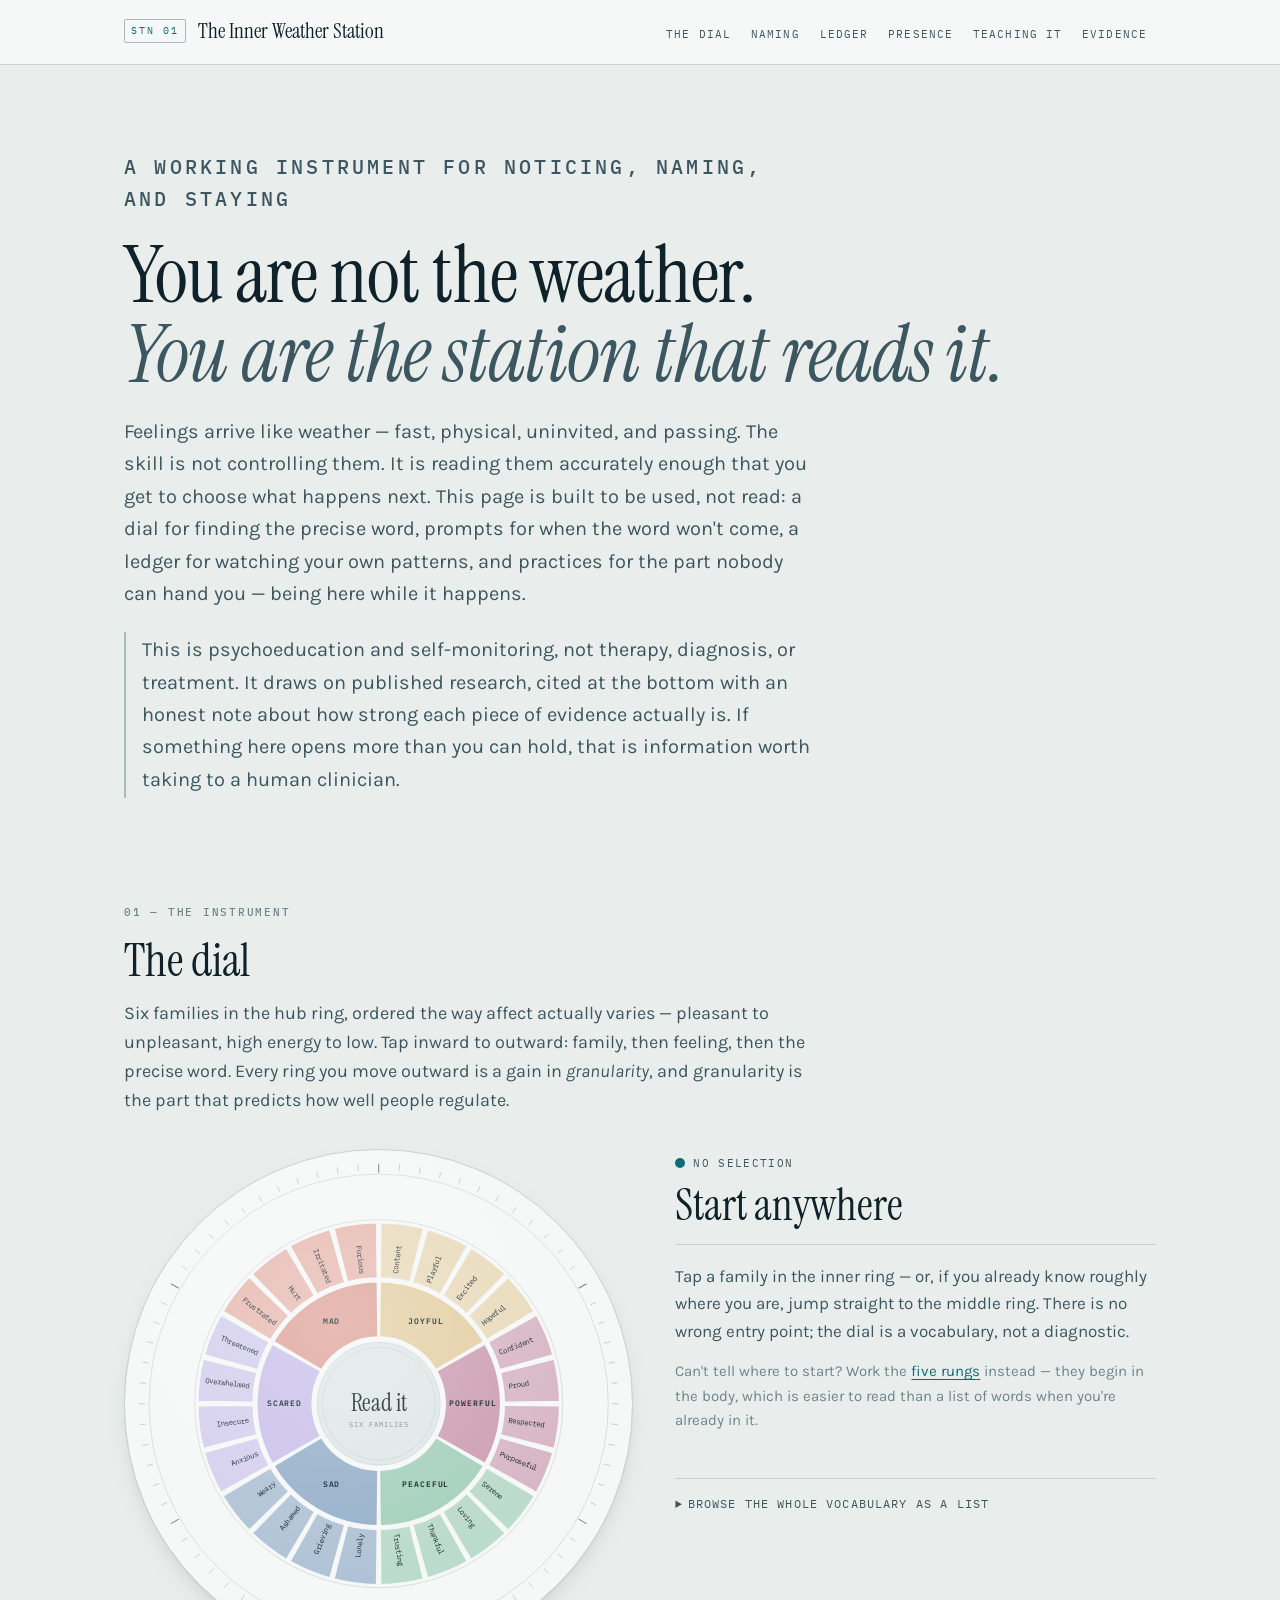
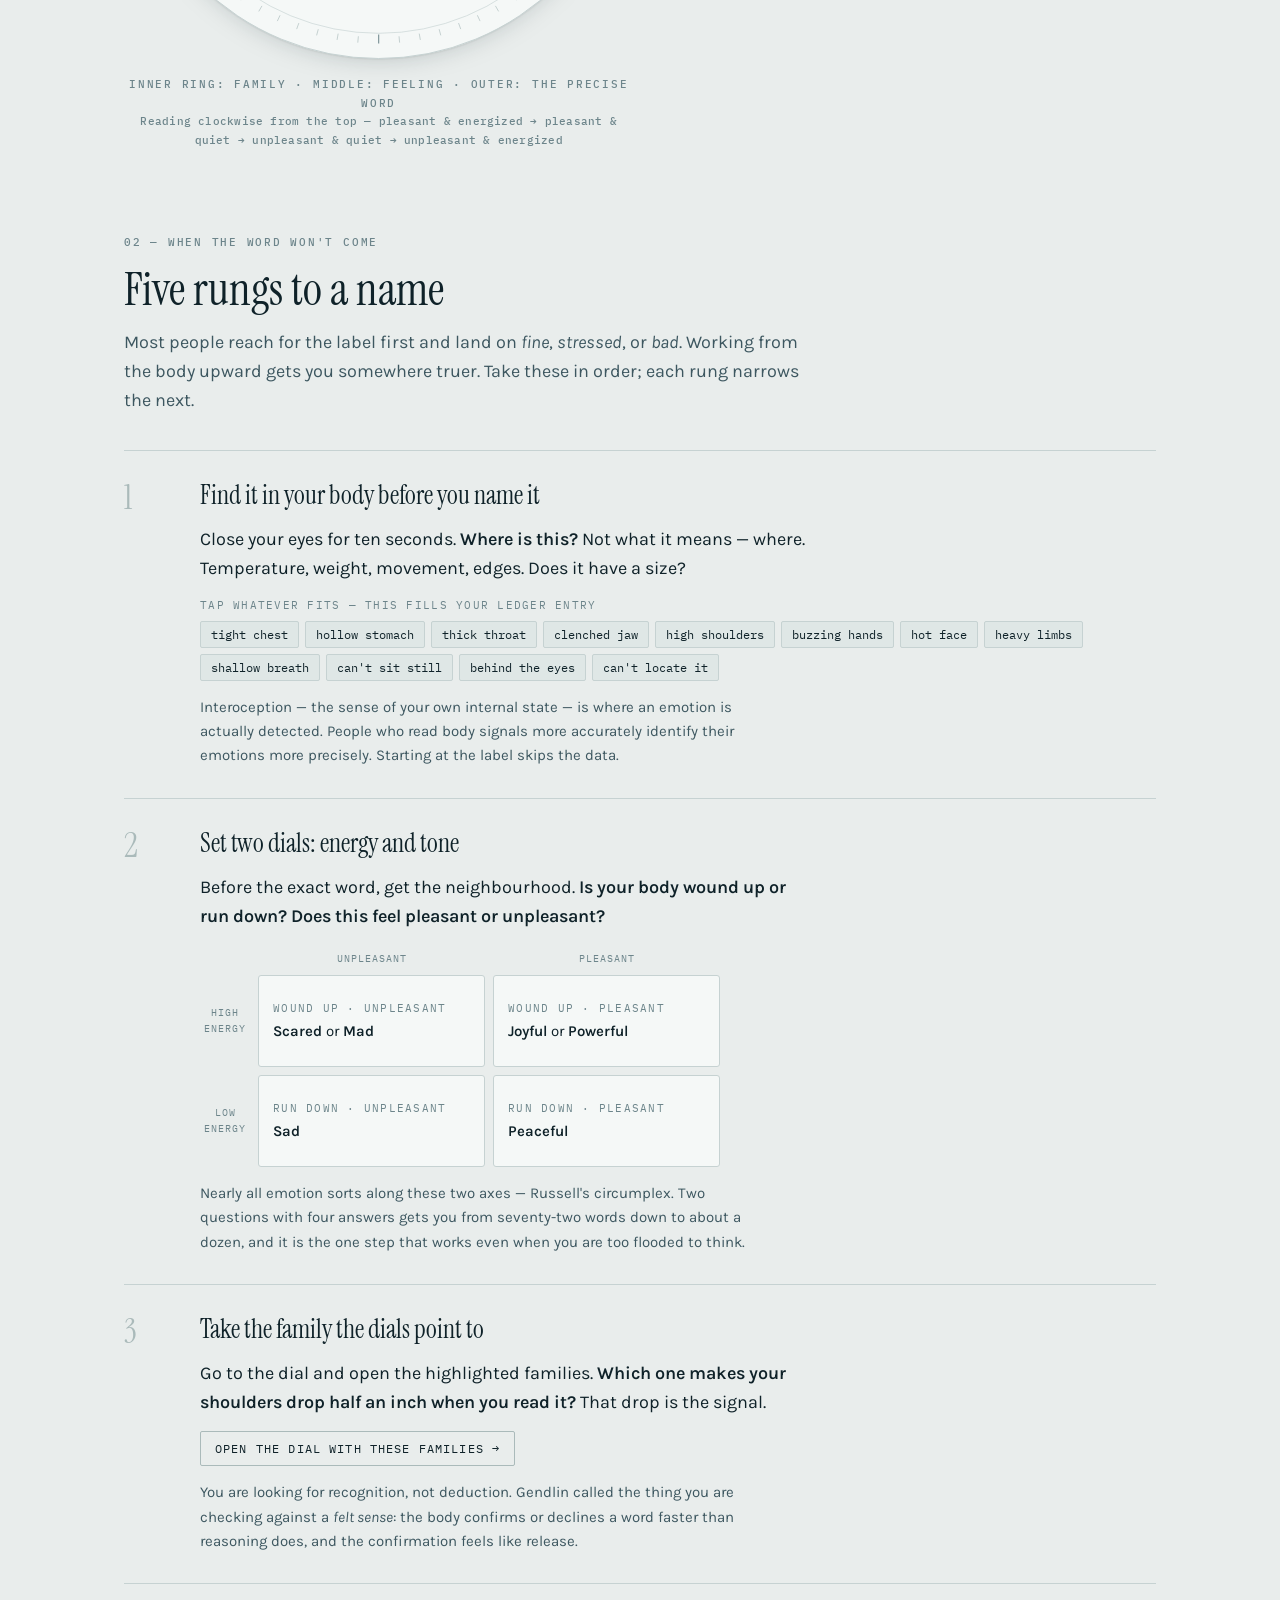
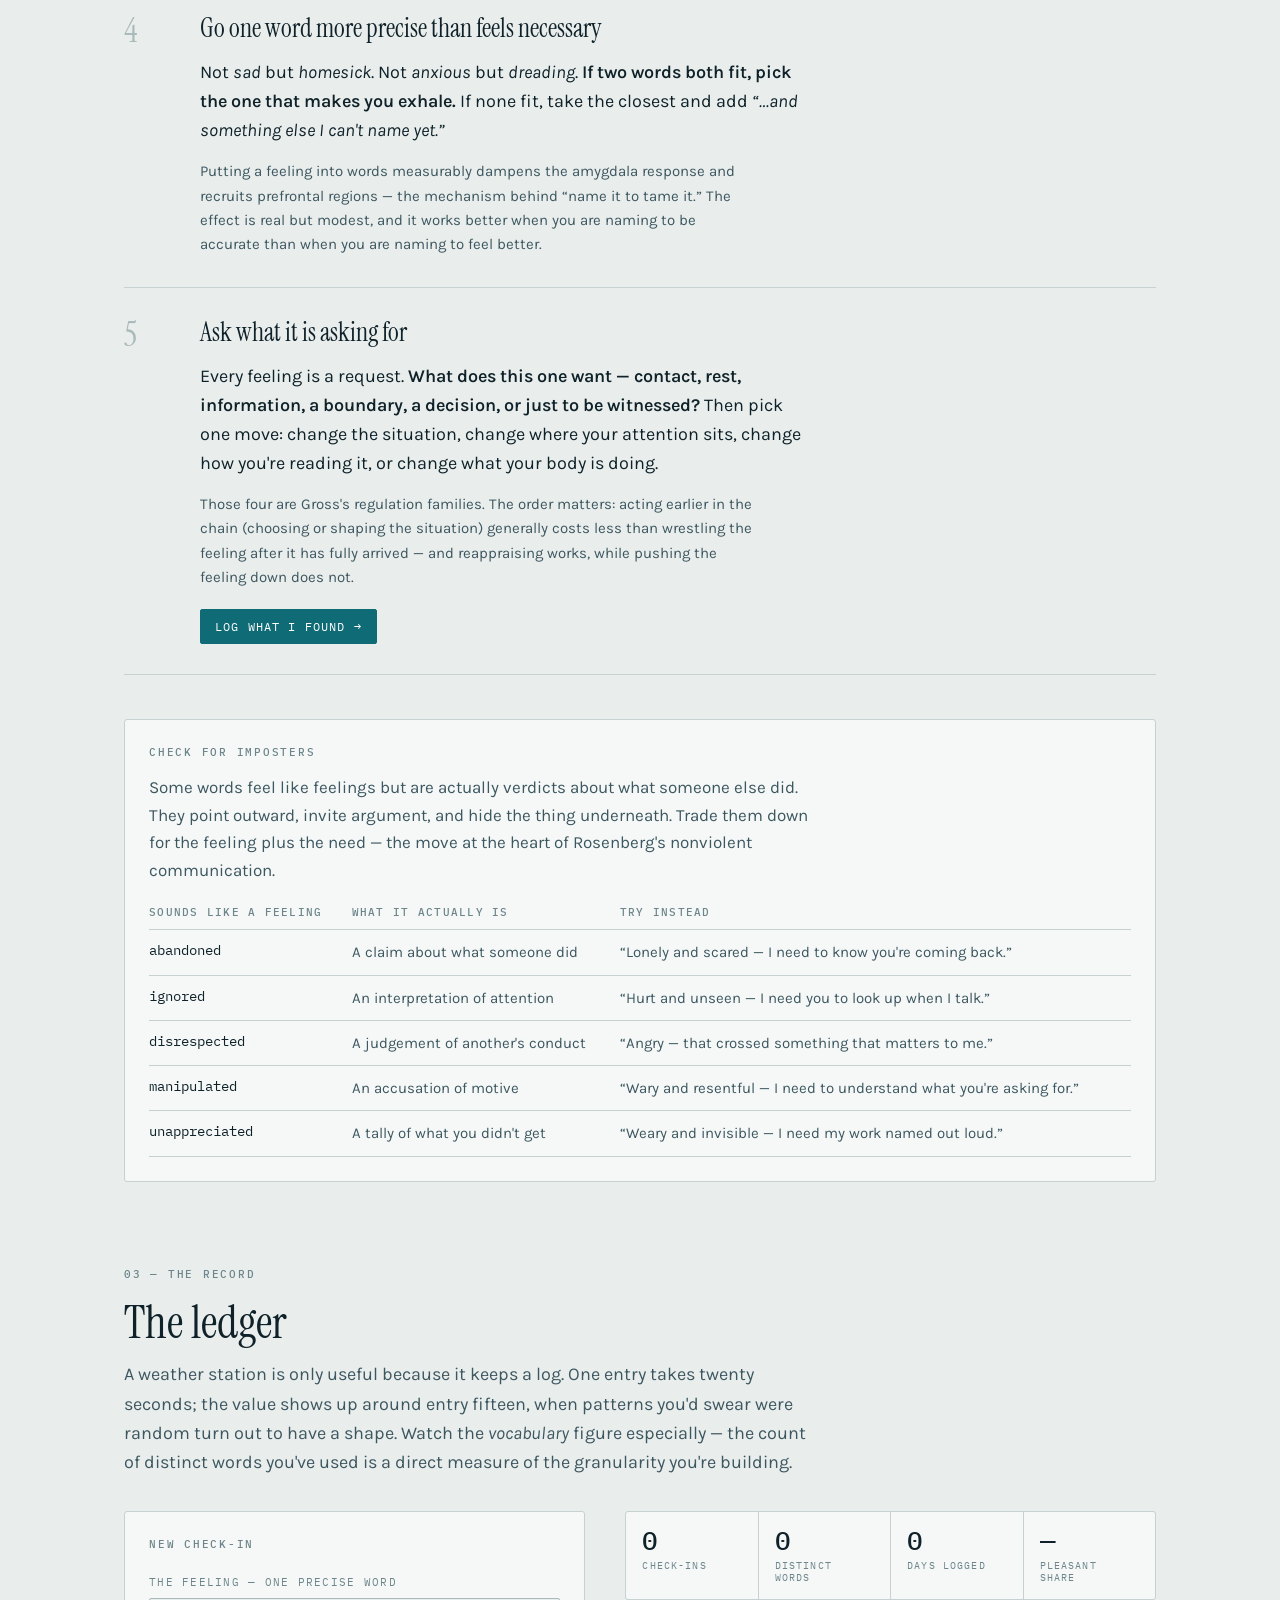
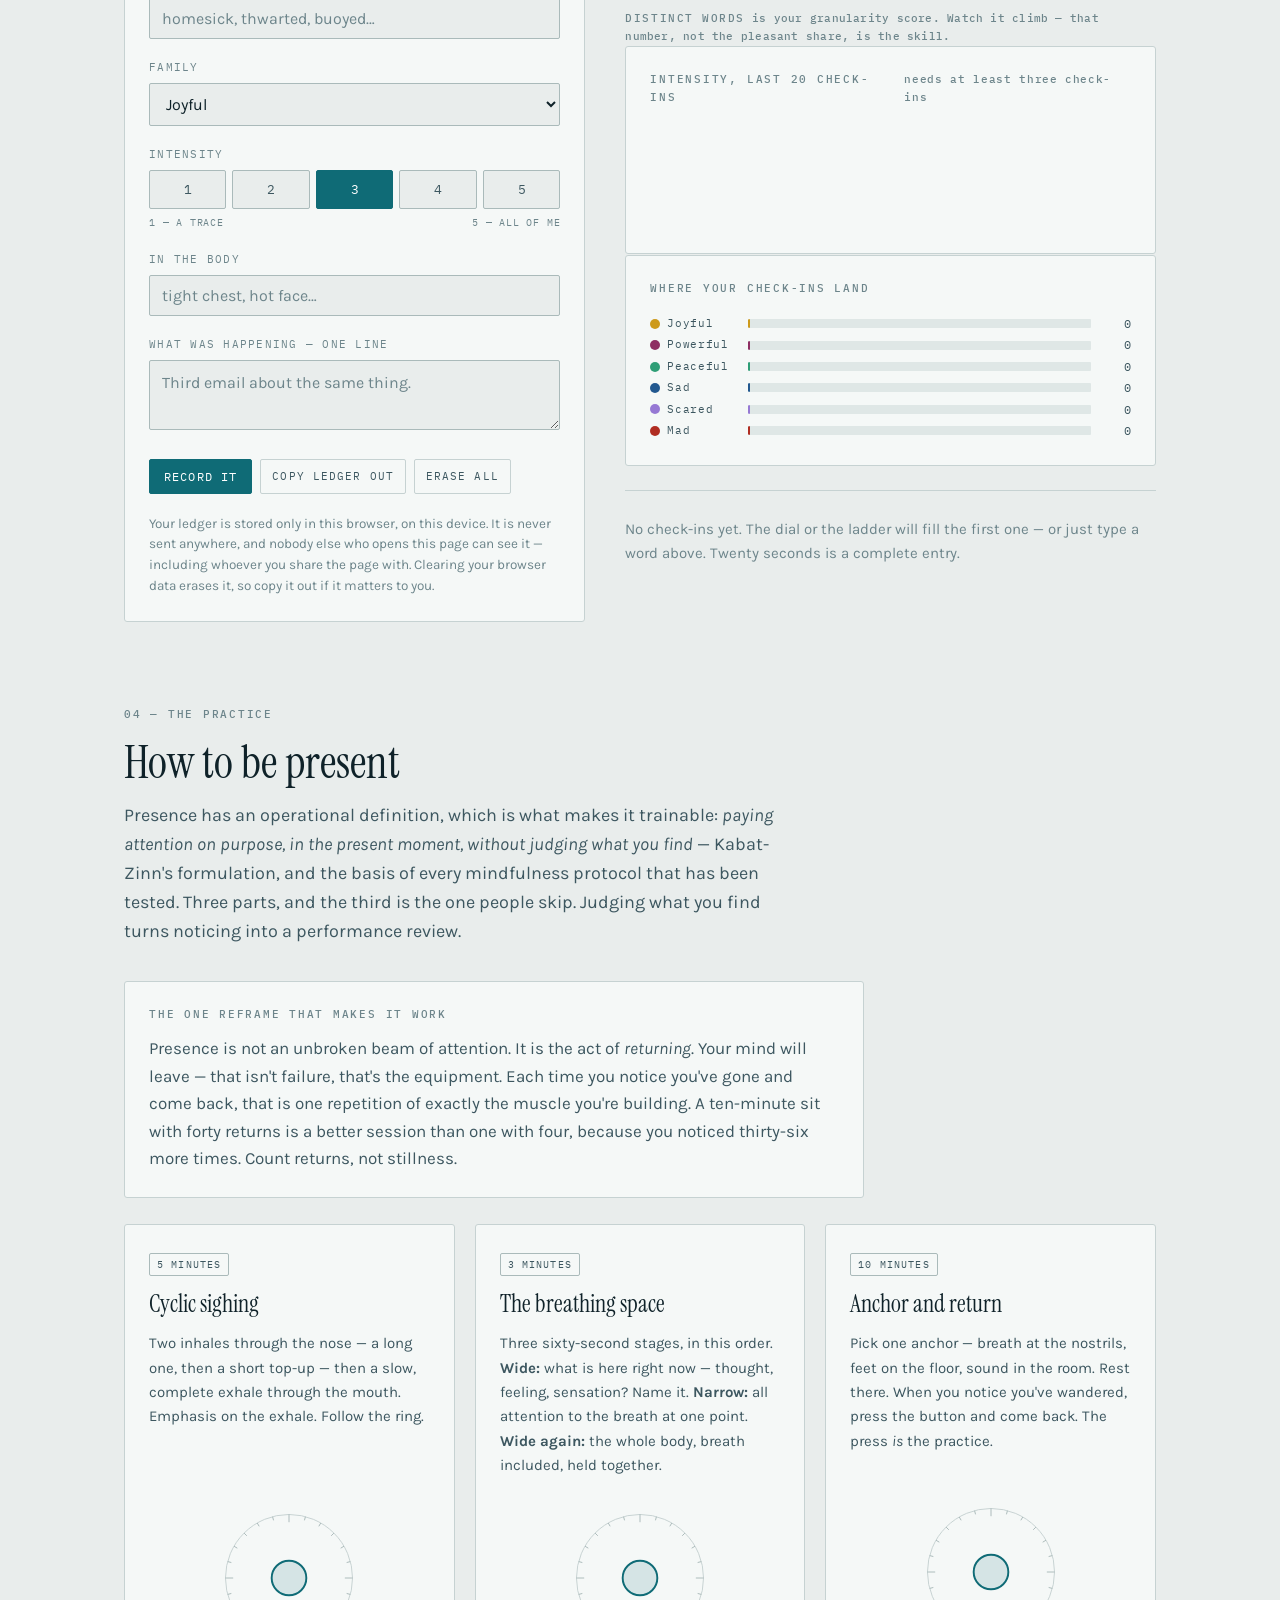
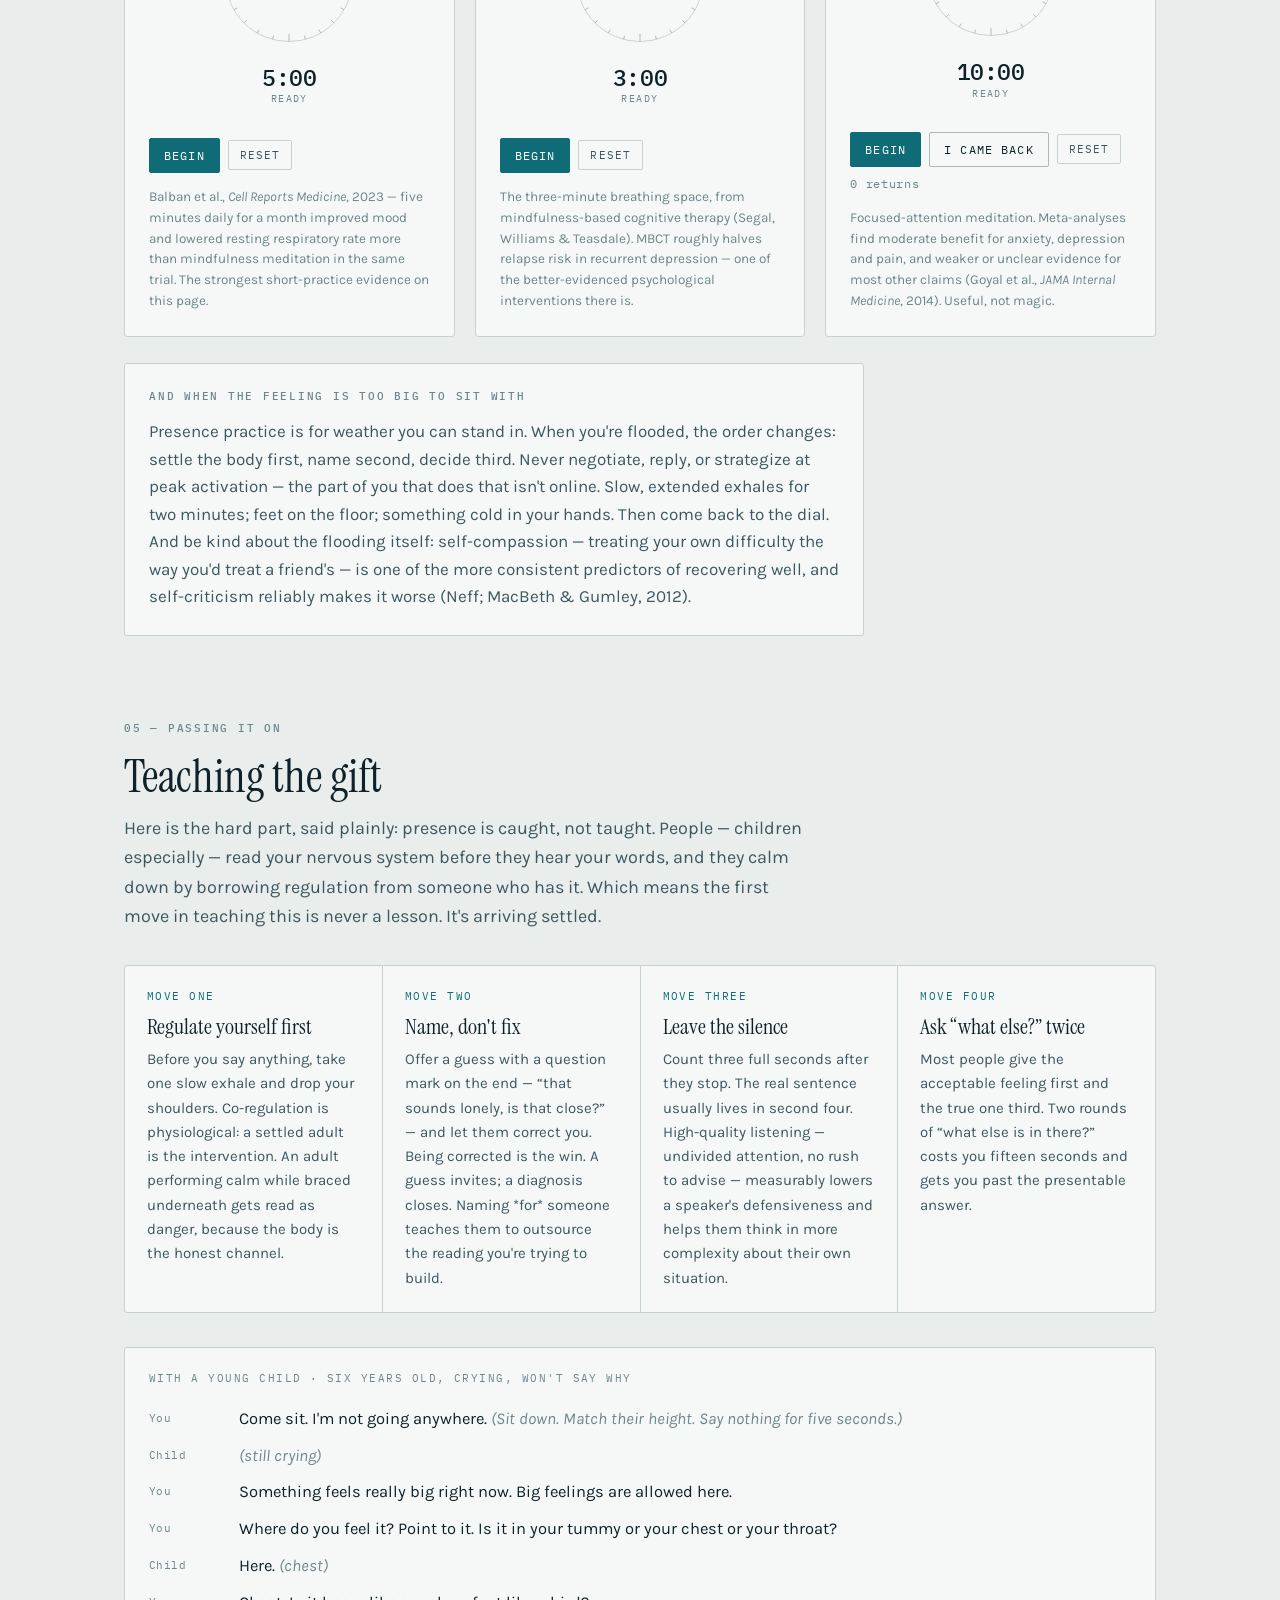
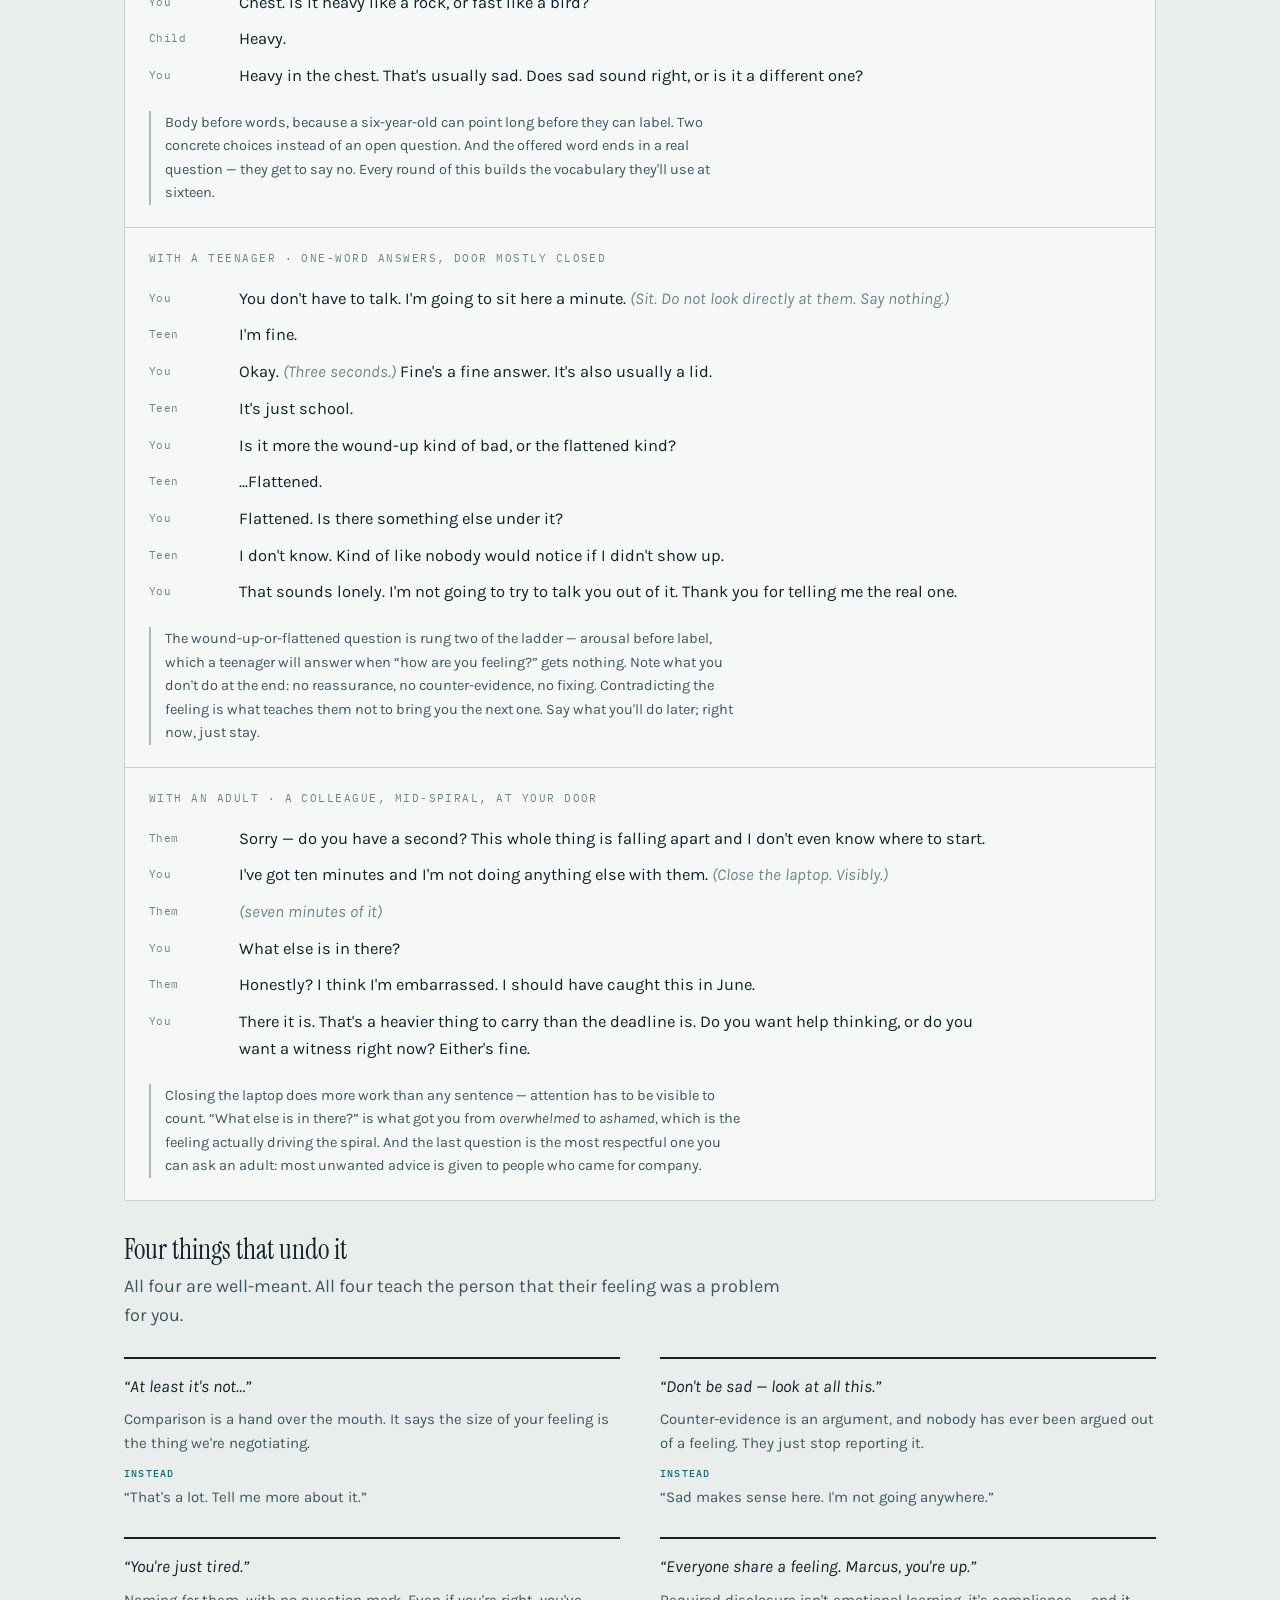
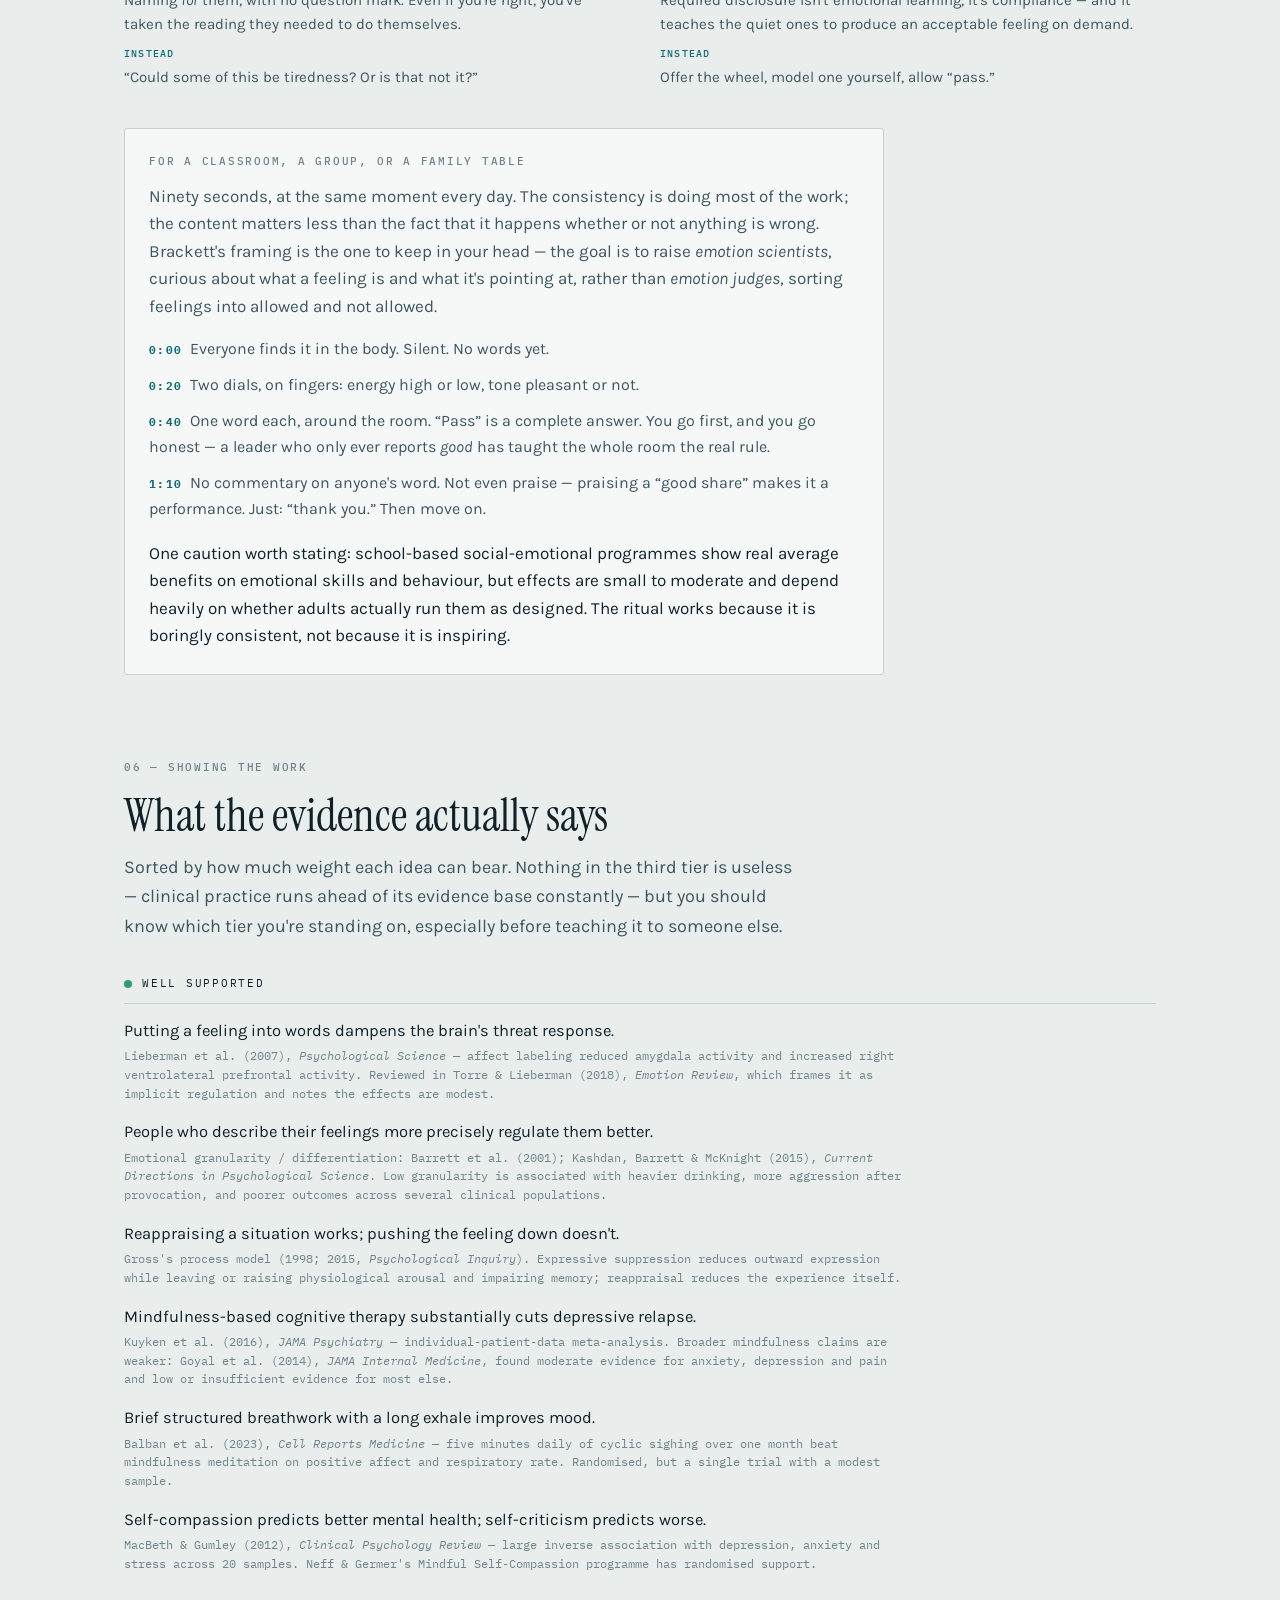
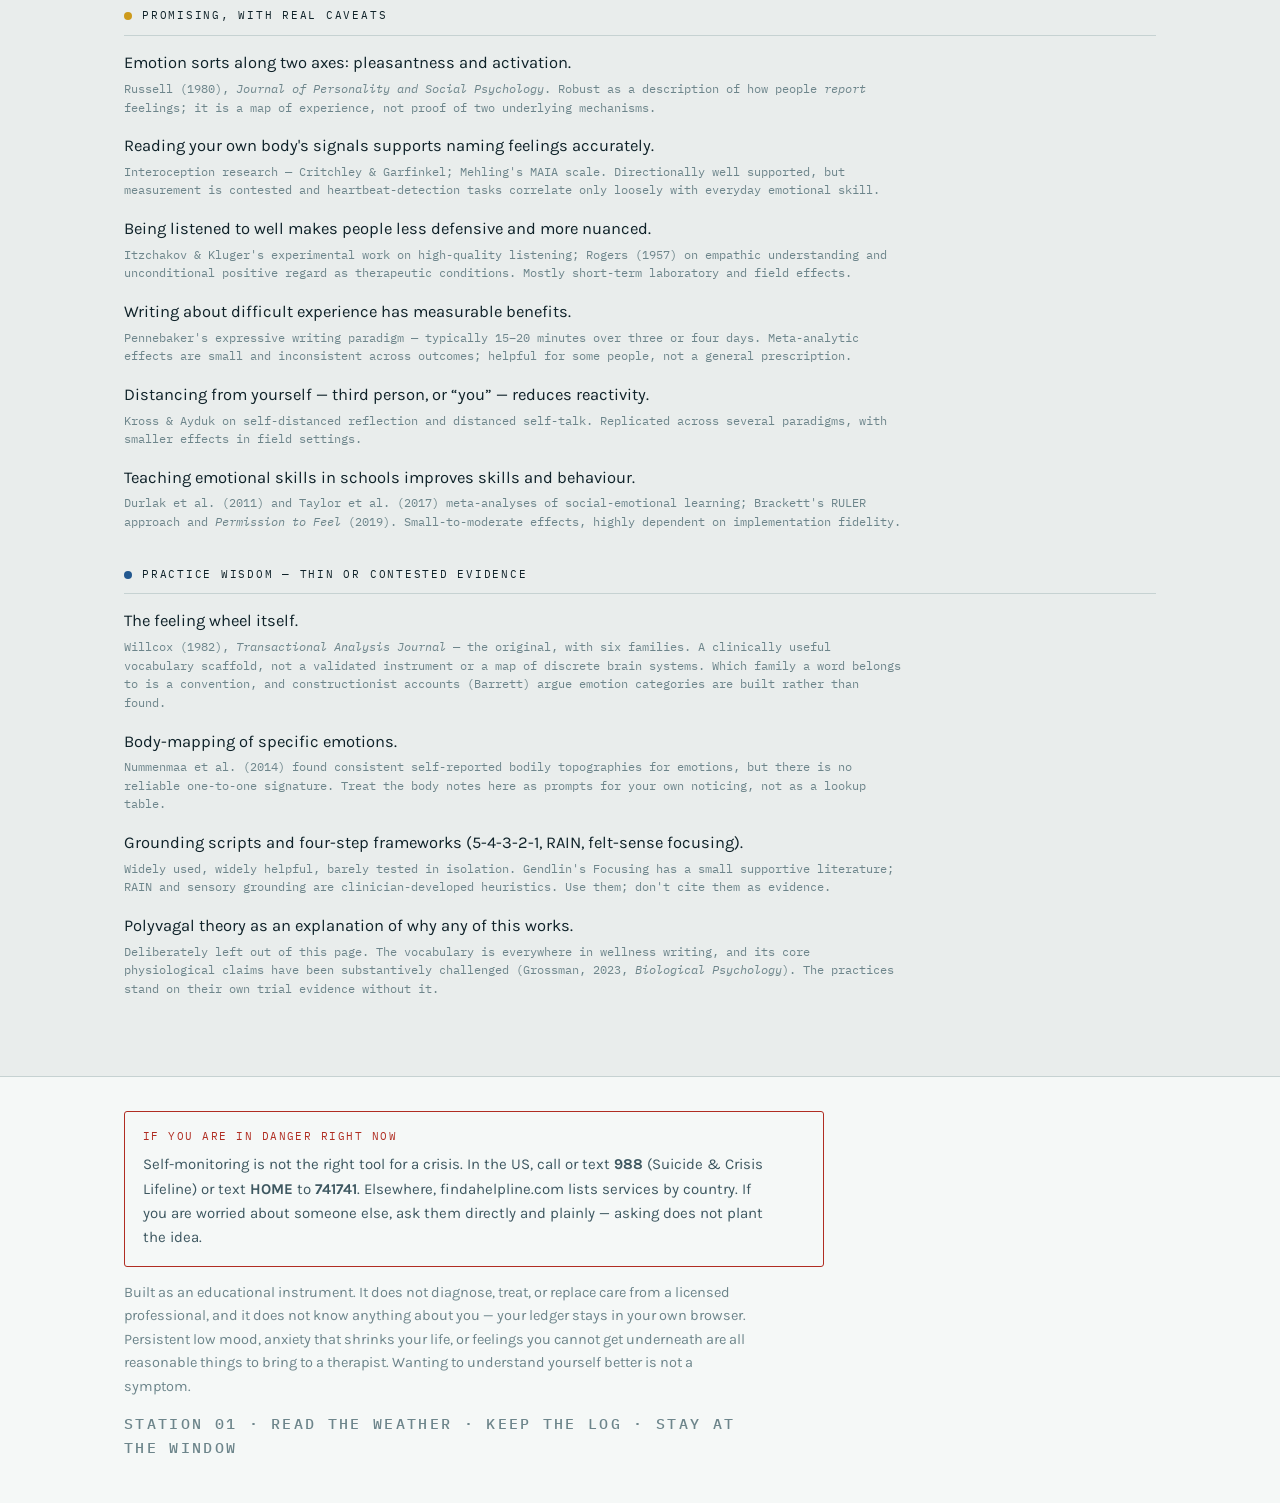
==== feelings/index.html @ 46fe53ad "Add The Inner Weather Station at /feelings A self-contained interactive page for naming and tracking" ====
<!doctype html>
<html lang="en">
<head>
<meta charset="utf-8">
<meta name="viewport" content="width=device-width,initial-scale=1">
<meta name="description" content="An interactive feeling wheel, naming prompts, a private check-in ledger, and timed presence practices.">
<style>*,*::before,*::after{box-sizing:border-box}body{margin:0}img,svg{max-width:100%}</style>
</head>
<body>
<title>The Inner Weather Station</title>
<link rel="preconnect" href="https://fonts.googleapis.com">
<link rel="preconnect" href="https://fonts.gstatic.com" crossorigin>
<link rel="stylesheet" href="https://fonts.googleapis.com/css2?family=Instrument+Serif:ital@0;1&family=Karla:ital,wght@0,300..700;1,400..600&family=IBM+Plex+Mono:wght@400;500;600&display=swap">

<style>
/* ─────────────────────────  TOKENS  ───────────────────────── */
:root{
  --ground:#E9EDEC; --panel:#F5F8F7; --sunk:#DFE7E6;
  --ink:#0F2229; --ink-2:#3D5760; --ink-3:#6D858B;
  --rule:#C6D2D2; --rule-2:#AABABA;
  --accent:#0F6B76; --accent-2:#0B4E56; --accent-ink:#FFFFFF; --accent-wash:#D7E7E8;
  --f1:#CD9A1B; --f2:#8E2F63; --f3:#2E9E76; --f4:#22588F; --f5:#9679D4; --f6:#B02D22;
  --tint-rest:32%; --tint-core:44%; --tint-hover:53%; --tint-on:72%; --tint-dim:13%;
  --lift: 0 1px 1px rgba(15,34,41,.05), 0 10px 30px -18px rgba(15,34,41,.35);
  --dial-glass: radial-gradient(circle at 42% 34%, rgba(255,255,255,.28), rgba(255,255,255,0) 58%);
}
@media (prefers-color-scheme: dark){
  :root:not([data-theme="light"]){
    --ground:#0C1A20; --panel:#14252C; --sunk:#0A161B;
    --ink:#E3EDEC; --ink-2:#A9BFC4; --ink-3:#7D959B;
    --rule:#263B43; --rule-2:#375057;
    --accent:#5CC2CC; --accent-2:#8FDCE3; --accent-ink:#08181C; --accent-wash:#16333A;
    --f1:#B68B2E; --f2:#A63A6E; --f3:#33AC74; --f4:#2A6BB4; --f5:#9C82D6; --f6:#DC5B3C;
    --tint-rest:26%; --tint-core:37%; --tint-hover:47%; --tint-on:66%; --tint-dim:11%;
    --lift: 0 1px 1px rgba(0,0,0,.4), 0 14px 34px -18px rgba(0,0,0,.7);
    --dial-glass: radial-gradient(circle at 42% 34%, rgba(160,220,225,.10), rgba(0,0,0,0) 60%);
  }
}
:root[data-theme="dark"]{
  --ground:#0C1A20; --panel:#14252C; --sunk:#0A161B;
  --ink:#E3EDEC; --ink-2:#A9BFC4; --ink-3:#7D959B;
  --rule:#263B43; --rule-2:#375057;
  --accent:#5CC2CC; --accent-2:#8FDCE3; --accent-ink:#08181C; --accent-wash:#16333A;
  --f1:#B68B2E; --f2:#A63A6E; --f3:#33AC74; --f4:#2A6BB4; --f5:#9C82D6; --f6:#DC5B3C;
  --tint-rest:26%; --tint-core:37%; --tint-hover:47%; --tint-on:66%; --tint-dim:11%;
  --lift: 0 1px 1px rgba(0,0,0,.4), 0 14px 34px -18px rgba(0,0,0,.7);
  --dial-glass: radial-gradient(circle at 42% 34%, rgba(160,220,225,.10), rgba(0,0,0,0) 60%);
}

/* ─────────────────────────  BASE  ───────────────────────── */
*{box-sizing:border-box}
body{
  margin:0; background:var(--ground); color:var(--ink);
  font-family:"Karla","Helvetica Neue",Helvetica,Arial,sans-serif;
  font-size:17px; line-height:1.62; font-weight:400;
  -webkit-font-smoothing:antialiased;
}
h1,h2,h3,h4{margin:0; text-wrap:balance; font-weight:400}
p{margin:0}
a{color:var(--accent); text-decoration-thickness:1px; text-underline-offset:3px}
:where(button,a,input,textarea,select,[tabindex]):focus-visible{
  outline:2px solid var(--accent); outline-offset:2px; border-radius:2px;
}
.wrap{max-width:1080px; margin:0 auto; padding:0 24px}
.measure{max-width:66ch}
.serif{font-family:"Instrument Serif",Georgia,"Times New Roman",serif; font-weight:400; letter-spacing:.004em}
.mono{font-family:"IBM Plex Mono",ui-monospace,SFMono-Regular,Menlo,monospace}
.num{font-variant-numeric:tabular-nums}

.eyebrow{
  font-family:"IBM Plex Mono",ui-monospace,monospace; font-size:11px; font-weight:500;
  letter-spacing:.16em; text-transform:uppercase; color:var(--ink-3);
}
.rule{height:1px; background:var(--rule); border:0; margin:0}

section{padding:76px 0 8px}
section > .wrap > header{display:flex; flex-direction:column; gap:14px; margin-bottom:34px}
.sec-title{font-family:"Instrument Serif",Georgia,serif; font-size:clamp(30px,4.4vw,46px); line-height:1.06}
.sec-lede{color:var(--ink-2); font-size:18px; max-width:62ch}

.card{
  background:var(--panel); border:1px solid var(--rule); border-radius:3px; padding:24px;
}
.stack{display:flex; flex-direction:column}
.g14{gap:14px} .g10{gap:10px} .g20{gap:20px} .g28{gap:28px} .g8{gap:8px}

/* ─────────────────────────  MASTHEAD  ───────────────────────── */
.mast{padding:0; border-bottom:1px solid var(--rule); background:var(--panel)}
.mast-in{display:flex; align-items:baseline; justify-content:space-between; gap:20px; padding:14px 24px; max-width:1080px; margin:0 auto; flex-wrap:wrap}
.brand{display:flex; align-items:baseline; gap:12px}
.brand-mark{
  font-family:"IBM Plex Mono",monospace; font-size:10px; letter-spacing:.2em; color:var(--accent);
  border:1px solid var(--rule-2); padding:3px 6px; border-radius:2px; align-self:center;
}
.brand-name{font-family:"Instrument Serif",Georgia,serif; font-size:21px}
nav.jump{display:flex; gap:2px; flex-wrap:wrap}
nav.jump a{
  font-family:"IBM Plex Mono",monospace; font-size:11px; letter-spacing:.1em; text-transform:uppercase;
  color:var(--ink-2); text-decoration:none; padding:6px 9px; border-radius:2px;
}
nav.jump a:hover{color:var(--ink); background:var(--sunk)}

.hero{padding:64px 0 30px}
.hero h1{font-family:"Instrument Serif",Georgia,serif; font-size:clamp(42px,7.6vw,80px); line-height:.99; letter-spacing:-.012em}
.hero h1 em{font-style:italic; color:var(--ink-2)}
.hero p{font-size:20px; color:var(--ink-2); max-width:58ch; margin-top:22px}
.disclaim{
  margin-top:30px; border-left:2px solid var(--rule-2); padding:2px 0 2px 16px;
  font-size:14.5px; color:var(--ink-3); max-width:64ch;
}

/* ─────────────────────────  DIAL  ───────────────────────── */
.dial-grid{display:grid; grid-template-columns:minmax(0,1.06fr) minmax(0,1fr); gap:42px; align-items:start}
@media (max-width:940px){ .dial-grid{grid-template-columns:1fr; gap:28px} }

.dial-shell{position:relative; background:var(--panel); border:1px solid var(--rule); border-radius:50%; padding:10px; box-shadow:var(--lift)}
.dial-shell::after{content:""; position:absolute; inset:0; border-radius:50%; background:var(--dial-glass); pointer-events:none}
svg.dial{display:block; width:100%; height:auto; overflow:visible}

.wseg{
  fill:color-mix(in oklab, var(--c) var(--tint-rest), var(--panel));
  stroke:var(--panel); stroke-width:2; transition:fill .16s ease;
}
.wedge[data-kind="core"] .wseg{fill:color-mix(in oklab, var(--c) var(--tint-core), var(--panel))}
.wedge{cursor:pointer}
.wedge:hover .wseg{fill:color-mix(in oklab, var(--c) var(--tint-hover), var(--panel))}
.wedge[data-on="1"] .wseg{fill:color-mix(in oklab, var(--c) var(--tint-on), var(--panel)); stroke:var(--c); stroke-width:1.5}
.wedge[data-dim="1"] .wseg{fill:color-mix(in oklab, var(--c) var(--tint-dim), var(--panel))}
.wedge[data-dim="1"] .wlabel{opacity:.5}
.wedge:focus{outline:none}
.wedge:focus-visible .wseg{stroke:var(--ink); stroke-width:2.5}
.wlabel{
  font-family:"IBM Plex Mono",monospace; fill:var(--ink); pointer-events:none;
  dominant-baseline:middle; transition:opacity .16s ease;
}
.wlabel-core{font-size:12.5px; font-weight:600; letter-spacing:.11em; text-transform:uppercase}
.wlabel-mid{font-size:11.5px; font-weight:400; letter-spacing:.005em}
.wlabel-nub{font-size:9.5px; font-weight:400; letter-spacing:.005em; fill:var(--ink-2)}
.tick{stroke:var(--rule-2); stroke-width:1}
.tick-major{stroke:var(--ink-3); stroke-width:1.6}
.hub-plate{fill:var(--sunk); stroke:var(--rule); stroke-width:1}
.hub-word{font-family:"Instrument Serif",Georgia,serif; fill:var(--ink); text-anchor:middle; dominant-baseline:middle}
.hub-sub{font-family:"IBM Plex Mono",monospace; font-size:10.5px; letter-spacing:.15em; text-transform:uppercase; fill:var(--ink-3); text-anchor:middle; dominant-baseline:middle}

/* readout */
.readout{position:sticky; top:16px; display:flex; flex-direction:column; gap:0}
.readout-head{border-bottom:1px solid var(--rule); padding-bottom:16px; margin-bottom:18px}
.readout-name{font-family:"Instrument Serif",Georgia,serif; font-size:clamp(32px,5vw,44px); line-height:1.02; margin-top:6px}
.fam-chip{display:inline-flex; align-items:center; gap:8px; font-family:"IBM Plex Mono",monospace; font-size:11px; letter-spacing:.12em; text-transform:uppercase; color:var(--ink-2)}
.dot{width:10px; height:10px; border-radius:50%; background:var(--c,var(--accent)); flex:0 0 auto}
.field{display:grid; grid-template-columns:96px 1fr; gap:14px; padding:12px 0; border-bottom:1px dashed var(--rule)}
.field:last-of-type{border-bottom:0}
.field dt{font-family:"IBM Plex Mono",monospace; font-size:10.5px; letter-spacing:.12em; text-transform:uppercase; color:var(--ink-3); padding-top:5px}
.field dd{margin:0; color:var(--ink)}
.field dd em{font-style:italic; color:var(--ink-2)}
@media (max-width:520px){ .field{grid-template-columns:1fr; gap:4px} }
.nubs{display:flex; flex-wrap:wrap; gap:6px; margin-top:4px}

/* buttons */
.btn{
  font-family:"IBM Plex Mono",monospace; font-size:11.5px; letter-spacing:.1em; text-transform:uppercase;
  background:transparent; color:var(--ink); border:1px solid var(--rule-2); border-radius:2px;
  padding:9px 14px; cursor:pointer; transition:background .15s, border-color .15s, color .15s;
}
.btn:hover{background:var(--sunk); border-color:var(--ink-3)}
.btn-primary{background:var(--accent); color:var(--accent-ink); border-color:var(--accent)}
.btn-primary:hover{background:var(--accent-2); border-color:var(--accent-2); color:var(--accent-ink)}
.btn-quiet{border-color:var(--rule); color:var(--ink-2); font-size:11px; padding:7px 11px}
.btn-row{display:flex; flex-wrap:wrap; gap:8px; margin-top:20px}
.chip{
  font-family:"IBM Plex Mono",monospace; font-size:12px; background:var(--sunk); color:var(--ink);
  border:1px solid var(--rule); border-radius:2px; padding:5px 10px; cursor:pointer;
}
.chip:hover{border-color:var(--ink-3)}
.chip[aria-pressed="true"]{background:var(--accent-wash); border-color:var(--accent); color:var(--ink)}

details.listview{margin-top:26px; border-top:1px solid var(--rule); padding-top:16px}
details.listview summary{cursor:pointer; font-family:"IBM Plex Mono",monospace; font-size:11.5px; letter-spacing:.1em; text-transform:uppercase; color:var(--ink-2)}
details.listview summary:hover{color:var(--ink)}
.vocab{display:grid; grid-template-columns:repeat(auto-fill,minmax(230px,1fr)); gap:22px; margin-top:22px}
.vocab h4{font-family:"IBM Plex Mono",monospace; font-size:11px; letter-spacing:.14em; text-transform:uppercase; display:flex; align-items:center; gap:8px; margin-bottom:8px}
.vocab ul{list-style:none; margin:0; padding:0; display:flex; flex-wrap:wrap; gap:5px}
.vocab button{
  font-family:"Karla",sans-serif; font-size:14px; background:none; border:0; border-bottom:1px solid var(--rule);
  color:var(--ink-2); padding:1px 0; cursor:pointer;
}
.vocab button:hover{color:var(--ink); border-color:var(--ink)}

/* ─────────────────────────  LADDER  ───────────────────────── */
.rungs{display:flex; flex-direction:column; gap:0; counter-reset:rung}
.rung{display:grid; grid-template-columns:56px 1fr; gap:20px; padding:30px 0; border-top:1px solid var(--rule)}
.rung:last-child{border-bottom:1px solid var(--rule)}
.rung-n{font-family:"Instrument Serif",Georgia,serif; font-size:34px; color:var(--rule-2); line-height:1}
.rung h3{font-family:"Instrument Serif",Georgia,serif; font-size:26px; line-height:1.15}
.rung .why{font-size:15px; color:var(--ink-2); max-width:62ch}
.rung .ask{font-size:18px; color:var(--ink); max-width:56ch}
.rung .ask strong{font-weight:600}
@media (max-width:640px){ .rung{grid-template-columns:1fr; gap:12px} .rung-n{font-size:24px} }

.quad{display:grid; grid-template-columns:auto 1fr 1fr; grid-template-rows:auto auto auto; gap:8px; max-width:520px; margin-top:6px}
.quad .qlab{font-family:"IBM Plex Mono",monospace; font-size:10px; letter-spacing:.1em; text-transform:uppercase; color:var(--ink-3); display:flex; align-items:center; justify-content:center; text-align:center; padding:0 4px}
.quad button{
  text-align:left; background:var(--panel); border:1px solid var(--rule); border-radius:3px; padding:14px;
  cursor:pointer; color:var(--ink); font-family:inherit; min-height:92px; transition:border-color .15s, background .15s;
}
.quad button:hover{border-color:var(--ink-3)}
.quad button[aria-pressed="true"]{border-color:var(--accent); background:var(--accent-wash)}
.quad .qt{font-family:"IBM Plex Mono",monospace; font-size:10.5px; letter-spacing:.12em; text-transform:uppercase; color:var(--ink-3); display:block; margin-bottom:6px}
.quad .qb{font-size:15px; line-height:1.35; display:block}
.quad .qb b{font-weight:600}

.imposters{margin-top:8px}
.imposters table{width:100%; border-collapse:collapse; font-size:15px}
.imposters th{text-align:left; font-family:"IBM Plex Mono",monospace; font-size:10.5px; letter-spacing:.12em; text-transform:uppercase; color:var(--ink-3); font-weight:500; padding:0 14px 8px 0; border-bottom:1px solid var(--rule)}
.imposters td{padding:10px 14px 10px 0; border-bottom:1px solid var(--rule); vertical-align:top; color:var(--ink-2)}
.imposters td:first-child{color:var(--ink); font-family:"IBM Plex Mono",monospace; font-size:13.5px; white-space:nowrap}
.tblwrap{overflow-x:auto}

/* ─────────────────────────  LEDGER  ───────────────────────── */
.log-grid{display:grid; grid-template-columns:minmax(0,1fr) minmax(0,1.15fr); gap:40px; align-items:start}
@media (max-width:940px){ .log-grid{grid-template-columns:1fr; gap:30px} }

.lab{font-family:"IBM Plex Mono",monospace; font-size:10.5px; letter-spacing:.12em; text-transform:uppercase; color:var(--ink-3); display:block; margin-bottom:7px}
input[type="text"], textarea, select{
  width:100%; font-family:inherit; font-size:16px; color:var(--ink); background:var(--ground);
  border:1px solid var(--rule-2); border-radius:2px; padding:10px 12px;
}
textarea{resize:vertical; min-height:64px; line-height:1.5}
input::placeholder, textarea::placeholder{color:var(--ink-3)}

.dialer{display:flex; gap:6px}
.dialer button{
  flex:1; font-family:"IBM Plex Mono",monospace; font-size:13px; padding:10px 0; background:var(--ground);
  border:1px solid var(--rule-2); border-radius:2px; color:var(--ink-2); cursor:pointer;
}
.dialer button[aria-pressed="true"]{background:var(--accent); border-color:var(--accent); color:var(--accent-ink)}
.dial-scale{display:flex; justify-content:space-between; font-family:"IBM Plex Mono",monospace; font-size:10px; letter-spacing:.08em; text-transform:uppercase; color:var(--ink-3); margin-top:6px}

.tiles{display:grid; grid-template-columns:repeat(auto-fit,minmax(118px,1fr)); gap:1px; background:var(--rule); border:1px solid var(--rule); border-radius:3px; overflow:hidden}
.tile{background:var(--panel); padding:14px 16px}
.tile .tv{font-family:"IBM Plex Mono",monospace; font-size:26px; font-weight:500; font-variant-numeric:tabular-nums; line-height:1.1; letter-spacing:-.01em}
.tile .tl{font-family:"IBM Plex Mono",monospace; font-size:9.5px; letter-spacing:.12em; text-transform:uppercase; color:var(--ink-3); margin-top:5px; line-height:1.35}

.spark-card{margin-top:1px}
.spark-head{display:flex; align-items:baseline; justify-content:space-between; gap:12px; margin-bottom:2px}
svg.spark{display:block; width:100%; height:auto; overflow:visible; touch-action:none}
.spk-line{fill:none; stroke:var(--accent); stroke-width:2; stroke-linecap:round; stroke-linejoin:round}
.spk-area{fill:var(--accent); opacity:.11}
.spk-grid{stroke:var(--rule); stroke-width:1}
.spk-end{fill:var(--accent); stroke:var(--panel); stroke-width:2}
.spk-hit{fill:transparent}
.spk-cross{stroke:var(--ink-3); stroke-width:1; stroke-dasharray:2 3}
.spk-ax{font-family:"IBM Plex Mono",monospace; font-size:9.5px; fill:var(--ink-3); letter-spacing:.06em}
.tip{
  position:absolute; pointer-events:none; background:var(--ink); color:var(--ground);
  font-family:"IBM Plex Mono",monospace; font-size:11px; padding:6px 8px; border-radius:2px;
  white-space:nowrap; transform:translate(-50%,-135%); opacity:0; transition:opacity .1s; z-index:5;
}
.relpos{position:relative}

.dist{display:flex; flex-direction:column; gap:2px; margin-top:16px}
.distrow{display:grid; grid-template-columns:88px 1fr 30px; gap:10px; align-items:center; font-size:13.5px}
.distrow .dn{font-family:"IBM Plex Mono",monospace; font-size:11px; letter-spacing:.06em; color:var(--ink-2); display:flex; align-items:center; gap:7px}
.bar{display:block; height:9px; border-radius:1px; background:var(--c); min-width:2px}
.bartrack{display:block; background:var(--sunk); border-radius:1px; overflow:hidden}
.distrow .dv{font-family:"IBM Plex Mono",monospace; font-size:12px; font-variant-numeric:tabular-nums; color:var(--ink-2); text-align:right}

.ledger{margin-top:24px; border-top:1px solid var(--rule)}
.entry{display:grid; grid-template-columns:74px 1fr auto; gap:14px; padding:13px 0; border-bottom:1px solid var(--rule); align-items:start}
.entry .ets{font-family:"IBM Plex Mono",monospace; font-size:11px; color:var(--ink-3); font-variant-numeric:tabular-nums; padding-top:3px; line-height:1.35}
.entry .ew{display:flex; align-items:baseline; gap:8px; flex-wrap:wrap; margin-bottom:1px}
.entry .ewn{font-size:17px}
.entry .eint{font-family:"IBM Plex Mono",monospace; font-size:11px; color:var(--ink-3); letter-spacing:.08em}
.entry .enote{display:block; font-size:14.5px; color:var(--ink-2); margin-top:3px}
.entry .del{background:none; border:0; color:var(--ink-3); cursor:pointer; font-family:"IBM Plex Mono",monospace; font-size:13px; padding:2px 4px; line-height:1}
.entry .del:hover{color:var(--f6)}
.empty{padding:26px 0; color:var(--ink-3); font-size:15px}

/* ─────────────────────────  PRACTICE  ───────────────────────── */
.prac-grid{display:grid; grid-template-columns:repeat(auto-fit,minmax(280px,1fr)); gap:20px}
.prac{display:flex; flex-direction:column; gap:14px}
.prac h3{font-family:"Instrument Serif",Georgia,serif; font-size:24px; line-height:1.12}
.prac .src{font-size:13.5px; color:var(--ink-3); line-height:1.55}
.prac .how{font-size:15px; color:var(--ink-2)}
.pacer-wrap{display:flex; flex-direction:column; align-items:center; gap:10px; padding:10px 0; margin-top:auto}
svg.pacer{width:154px; height:154px; overflow:visible}
.pc-track{fill:none; stroke:var(--rule); stroke-width:1}
.pc-fill{fill:var(--accent); opacity:.14}
.pc-ring{fill:none; stroke:var(--accent); stroke-width:2}
.pc-ticks{stroke:var(--rule-2); stroke-width:1}
.pc-readout{display:flex; flex-direction:column; align-items:center; gap:1px; margin:0}
.pc-clock{font-family:"IBM Plex Mono",monospace; font-size:23px; font-weight:500; font-variant-numeric:tabular-nums; letter-spacing:-.015em; line-height:1.1}
.pc-lab{font-family:"IBM Plex Mono",monospace; font-size:10px; letter-spacing:.14em; text-transform:uppercase; color:var(--ink-3)}
.prac-foot{display:flex; gap:8px; align-items:center; flex-wrap:wrap; padding-top:6px}
.retcount{font-family:"IBM Plex Mono",monospace; font-size:11.5px; color:var(--ink-3); letter-spacing:.06em}

.pill{
  display:inline-block; font-family:"IBM Plex Mono",monospace; font-size:9.5px; letter-spacing:.12em;
  text-transform:uppercase; padding:3px 7px; border-radius:2px; border:1px solid var(--rule-2); color:var(--ink-2);
}

/* ─────────────────────────  TEACH  ───────────────────────── */
.moves{display:grid; grid-template-columns:repeat(auto-fit,minmax(238px,1fr)); gap:1px; background:var(--rule); border:1px solid var(--rule); border-radius:3px; overflow:hidden}
.move{background:var(--panel); padding:22px}
.move .mk{font-family:"IBM Plex Mono",monospace; font-size:10.5px; letter-spacing:.14em; text-transform:uppercase; color:var(--accent); margin-bottom:9px}
.move h4{font-family:"Instrument Serif",Georgia,serif; font-size:22px; line-height:1.14; margin-bottom:8px}
.move p{font-size:15px; color:var(--ink-2)}

.scripts{display:flex; flex-direction:column; gap:1px; background:var(--rule); border:1px solid var(--rule); border-radius:3px; overflow:hidden}
.script{background:var(--panel); padding:22px 24px}
.script .who{font-family:"IBM Plex Mono",monospace; font-size:10.5px; letter-spacing:.14em; text-transform:uppercase; color:var(--ink-3); margin-bottom:14px}
.line{display:grid; grid-template-columns:76px 1fr; gap:14px; padding:5px 0; max-width:86ch}
.line .sp{font-family:"IBM Plex Mono",monospace; font-size:11px; color:var(--ink-3); padding-top:4px; letter-spacing:.04em}
.line .sl{font-size:16.5px}
.line .sl em{font-style:italic; color:var(--ink-3)}
.line-you .sl{color:var(--ink)}
.gloss{font-size:14.5px; color:var(--ink-2); border-left:2px solid var(--rule-2); padding-left:14px; margin-top:16px; max-width:66ch}
@media (max-width:560px){ .line{grid-template-columns:1fr; gap:2px} .line .sp{padding-top:8px} }

.donts{display:grid; grid-template-columns:repeat(2,minmax(0,1fr)); gap:28px 40px}
@media (max-width:700px){ .donts{grid-template-columns:1fr} }
.dont{border-top:2px solid var(--ink); padding-top:14px}
.dont .bad{font-size:17px; font-style:italic; color:var(--ink)}
.dont .why{font-size:15px; color:var(--ink-2); margin-top:7px}
.dont .instead{font-size:15px; margin-top:10px; color:var(--ink-2)}
.dont .instead b{font-family:"IBM Plex Mono",monospace; font-size:10px; letter-spacing:.12em; text-transform:uppercase; color:var(--accent); display:block; margin-bottom:3px; font-weight:500}

/* ─────────────────────────  EVIDENCE  ───────────────────────── */
.tiers{display:flex; flex-direction:column; gap:34px}
.tier h3{font-family:"IBM Plex Mono",monospace; font-size:11px; letter-spacing:.16em; text-transform:uppercase; display:flex; align-items:center; gap:10px; padding-bottom:10px; border-bottom:1px solid var(--rule)}
.tier h3 .grade{width:8px; height:8px; border-radius:50%}
.tier ul{list-style:none; margin:14px 0 0; padding:0; display:flex; flex-direction:column; gap:16px}
.tier li{display:grid; grid-template-columns:1fr; gap:3px; max-width:78ch}
.tier .claim{font-size:16.5px}
.tier .cite{font-family:"IBM Plex Mono",monospace; font-size:12px; color:var(--ink-3); line-height:1.55}

footer{margin-top:70px; border-top:1px solid var(--rule); background:var(--panel)}
.foot-in{max-width:1080px; margin:0 auto; padding:34px 24px 44px; display:flex; flex-direction:column; gap:14px}
.foot-in p{font-size:14.5px; color:var(--ink-3); max-width:70ch}
.crisis{border:1px solid var(--f6); border-radius:3px; padding:16px 18px; max-width:70ch}
.crisis .h{font-family:"IBM Plex Mono",monospace; font-size:10.5px; letter-spacing:.14em; text-transform:uppercase; color:var(--f6); margin-bottom:7px}
.crisis p{font-size:15px; color:var(--ink-2)}

.toast{
  position:fixed; left:50%; bottom:26px; transform:translateX(-50%) translateY(14px);
  background:var(--ink); color:var(--ground); font-family:"IBM Plex Mono",monospace; font-size:12px;
  padding:10px 16px; border-radius:2px; opacity:0; pointer-events:none; transition:opacity .18s, transform .18s; z-index:50;
}
.toast[data-on="1"]{opacity:1; transform:translateX(-50%) translateY(0)}

@media (max-width:560px){
  body{font-size:16px}
  .wrap{padding:0 18px}
  .eyebrow{font-size:10px; letter-spacing:.1em}
  .hero{padding:40px 0 22px}
  .hero p{font-size:18px}
  .disclaim{font-size:14px}
  section{padding:54px 0 4px}
  .card{padding:18px}
  nav.jump{gap:0}
  nav.jump a{font-size:10px; padding:6px 7px}
  .sec-lede{font-size:17px}
  .mast-in{padding:12px 18px}
  .foot-in{padding:28px 18px 38px}
}

@media (prefers-reduced-motion: reduce){
  *{animation-duration:.001ms !important; transition-duration:.001ms !important}
}
</style>

<header class="mast">
  <div class="mast-in">
    <div class="brand">
      <span class="brand-mark">STN 01</span>
      <span class="brand-name">The Inner Weather Station</span>
    </div>
    <nav class="jump" aria-label="Sections">
      <a href="#dial">The dial</a>
      <a href="#name">Naming</a>
      <a href="#log">Ledger</a>
      <a href="#presence">Presence</a>
      <a href="#teach">Teaching it</a>
      <a href="#evidence">Evidence</a>
    </nav>
  </div>
</header>

<main>

<!-- ══════════════════ HERO ══════════════════ -->
<div class="hero"><div class="wrap">
  <p class="eyebrow" style="margin-bottom:20px">A working instrument for noticing, naming, and staying</p>
  <h1>You are not the weather.<br><em>You are the station that reads it.</em></h1>
  <p>Feelings arrive like weather — fast, physical, uninvited, and passing. The skill is not controlling
  them. It is reading them accurately enough that you get to choose what happens next. This page is
  built to be used, not read: a dial for finding the precise word, prompts for when the word won't
  come, a ledger for watching your own patterns, and practices for the part nobody can hand you — being
  here while it happens.</p>
  <p class="disclaim">This is psychoeducation and self-monitoring, not therapy, diagnosis, or treatment.
  It draws on published research, cited at the bottom with an honest note about how strong each piece of
  evidence actually is. If something here opens more than you can hold, that is information worth taking
  to a human clinician.</p>
</div></div>

<!-- ══════════════════ THE DIAL ══════════════════ -->
<section id="dial"><div class="wrap">
  <header>
    <p class="eyebrow">01 — The instrument</p>
    <h2 class="sec-title">The dial</h2>
    <p class="sec-lede">Six families in the hub ring, ordered the way affect actually varies — pleasant to
    unpleasant, high energy to low. Tap inward to outward: family, then feeling, then the precise word.
    Every ring you move outward is a gain in <em>granularity</em>, and granularity is the part that
    predicts how well people regulate.</p>
  </header>

  <div class="dial-grid">
    <div>
      <div class="dial-shell"><svg class="dial" id="dialSvg" viewBox="0 0 760 760" role="group" aria-label="Interactive feeling dial"></svg></div>
      <p class="eyebrow" style="margin-top:16px; text-align:center; line-height:1.7">
        Inner ring: family · Middle: feeling · Outer: the precise word<br>
        <span style="text-transform:none; letter-spacing:.02em">Reading clockwise from the top — pleasant &amp; energized → pleasant &amp; quiet → unpleasant &amp; quiet → unpleasant &amp; energized</span>
      </p>
    </div>

    <div class="readout" id="readout">
      <div class="readout-head">
        <span class="fam-chip" id="roChip"><span class="dot" style="--c:var(--accent)"></span><span id="roChipTxt">No selection</span></span>
        <h3 class="readout-name" id="roName">Start anywhere</h3>
      </div>
      <div id="roBody"></div>
      <div class="btn-row" id="roActions"></div>

      <details class="listview">
        <summary>Browse the whole vocabulary as a list</summary>
        <div class="vocab" id="vocabList"></div>
      </details>
    </div>
  </div>
</div></section>

<!-- ══════════════════ NAMING LADDER ══════════════════ -->
<section id="name"><div class="wrap">
  <header>
    <p class="eyebrow">02 — When the word won't come</p>
    <h2 class="sec-title">Five rungs to a name</h2>
    <p class="sec-lede">Most people reach for the label first and land on <em>fine</em>, <em>stressed</em>,
    or <em>bad</em>. Working from the body upward gets you somewhere truer. Take these in order; each rung
    narrows the next.</p>
  </header>

  <div class="rungs">

    <div class="rung">
      <div class="rung-n">1</div>
      <div class="stack g14">
        <h3>Find it in your body before you name it</h3>
        <p class="ask">Close your eyes for ten seconds. <strong>Where is this?</strong> Not what it means —
        where. Temperature, weight, movement, edges. Does it have a size?</p>
        <div>
          <span class="lab">Tap whatever fits — this fills your ledger entry</span>
          <div class="nubs" id="bodyChips"></div>
        </div>
        <p class="why">Interoception — the sense of your own internal state — is where an emotion is
        actually detected. People who read body signals more accurately identify their emotions more
        precisely. Starting at the label skips the data.</p>
      </div>
    </div>

    <div class="rung">
      <div class="rung-n">2</div>
      <div class="stack g14">
        <h3>Set two dials: energy and tone</h3>
        <p class="ask">Before the exact word, get the neighbourhood. <strong>Is your body wound up or run
        down? Does this feel pleasant or unpleasant?</strong></p>
        <div class="quad" id="quad" role="group" aria-label="Energy and tone grid"></div>
        <p class="why">Nearly all emotion sorts along these two axes — Russell's circumplex. Two questions
        with four answers gets you from seventy-two words down to about a dozen, and it is the one step
        that works even when you are too flooded to think.</p>
      </div>
    </div>

    <div class="rung">
      <div class="rung-n">3</div>
      <div class="stack g14">
        <h3>Take the family the dials point to</h3>
        <p class="ask">Go to the dial and open the highlighted families. <strong>Which one makes your
        shoulders drop half an inch when you read it?</strong> That drop is the signal.</p>
        <div class="btn-row" style="margin-top:0"><button class="btn" id="toDial">Open the dial with these families →</button></div>
        <p class="why">You are looking for recognition, not deduction. Gendlin called the thing you are
        checking against a <em>felt sense</em>: the body confirms or declines a word faster than reasoning
        does, and the confirmation feels like release.</p>
      </div>
    </div>

    <div class="rung">
      <div class="rung-n">4</div>
      <div class="stack g14">
        <h3>Go one word more precise than feels necessary</h3>
        <p class="ask">Not <em>sad</em> but <em>homesick</em>. Not <em>anxious</em> but <em>dreading</em>.
        <strong>If two words both fit, pick the one that makes you exhale.</strong> If none fit, take the
        closest and add <em>“…and something else I can't name yet.”</em></p>
        <p class="why">Putting a feeling into words measurably dampens the amygdala response and recruits
        prefrontal regions — the mechanism behind “name it to tame it.” The effect is real but modest,
        and it works better when you are naming to be accurate than when you are naming to feel better.</p>
      </div>
    </div>

    <div class="rung">
      <div class="rung-n">5</div>
      <div class="stack g14">
        <h3>Ask what it is asking for</h3>
        <p class="ask">Every feeling is a request. <strong>What does this one want — contact, rest,
        information, a boundary, a decision, or just to be witnessed?</strong> Then pick one move:
        change the situation, change where your attention sits, change how you're reading it, or change
        what your body is doing.</p>
        <p class="why">Those four are Gross's regulation families. The order matters: acting earlier in the
        chain (choosing or shaping the situation) generally costs less than wrestling the feeling after it
        has fully arrived — and reappraising works, while pushing the feeling down does not.</p>
        <div class="btn-row" style="margin-top:6px"><button class="btn btn-primary" id="toLog">Log what I found →</button></div>
      </div>
    </div>
  </div>

  <div class="card imposters" style="margin-top:44px">
    <p class="eyebrow" style="margin-bottom:12px">Check for imposters</p>
    <p class="measure" style="margin-bottom:20px; color:var(--ink-2)">Some words feel like feelings but
    are actually verdicts about what someone else did. They point outward, invite argument, and hide the
    thing underneath. Trade them down for the feeling plus the need — the move at the heart of
    Rosenberg's nonviolent communication.</p>
    <div class="tblwrap"><table>
      <thead><tr><th>Sounds like a feeling</th><th>What it actually is</th><th>Try instead</th></tr></thead>
      <tbody>
        <tr><td>abandoned</td><td>A claim about what someone did</td><td>“Lonely and scared — I need to know you're coming back.”</td></tr>
        <tr><td>ignored</td><td>An interpretation of attention</td><td>“Hurt and unseen — I need you to look up when I talk.”</td></tr>
        <tr><td>disrespected</td><td>A judgement of another's conduct</td><td>“Angry — that crossed something that matters to me.”</td></tr>
        <tr><td>manipulated</td><td>An accusation of motive</td><td>“Wary and resentful — I need to understand what you're asking for.”</td></tr>
        <tr><td>unappreciated</td><td>A tally of what you didn't get</td><td>“Weary and invisible — I need my work named out loud.”</td></tr>
      </tbody>
    </table></div>
  </div>
</div></section>

<!-- ══════════════════ LEDGER ══════════════════ -->
<section id="log"><div class="wrap">
  <header>
    <p class="eyebrow">03 — The record</p>
    <h2 class="sec-title">The ledger</h2>
    <p class="sec-lede">A weather station is only useful because it keeps a log. One entry takes twenty
    seconds; the value shows up around entry fifteen, when patterns you'd swear were random turn out to
    have a shape. Watch the <em>vocabulary</em> figure especially — the count of distinct words you've
    used is a direct measure of the granularity you're building.</p>
  </header>

  <div class="log-grid">
    <div class="card stack g20">
      <p class="eyebrow">New check-in</p>
      <div>
        <label class="lab" for="wordIn">The feeling — one precise word</label>
        <input type="text" id="wordIn" placeholder="homesick, thwarted, buoyed…" autocomplete="off">
      </div>
      <div>
        <label class="lab" for="famIn">Family</label>
        <select id="famIn"></select>
      </div>
      <div>
        <span class="lab">Intensity</span>
        <div class="dialer" id="intDial" role="group" aria-label="Intensity, 1 to 5"></div>
        <div class="dial-scale"><span>1 — a trace</span><span>5 — all of me</span></div>
      </div>
      <div>
        <label class="lab" for="bodyIn">In the body</label>
        <input type="text" id="bodyIn" placeholder="tight chest, hot face…" autocomplete="off">
      </div>
      <div>
        <label class="lab" for="noteIn">What was happening — one line</label>
        <textarea id="noteIn" placeholder="Third email about the same thing."></textarea>
      </div>
      <div class="btn-row" style="margin-top:0">
        <button class="btn btn-primary" id="saveEntry">Record it</button>
        <button class="btn btn-quiet" id="exportBtn">Copy ledger out</button>
        <button class="btn btn-quiet" id="clearBtn">Erase all</button>
      </div>
      <p class="why" style="font-size:13.5px; color:var(--ink-3); line-height:1.55">
        Your ledger is stored only in this browser, on this device. It is never sent anywhere, and nobody
        else who opens this page can see it — including whoever you share the page with. Clearing your
        browser data erases it, so copy it out if it matters to you.</p>
      <div id="exportOut" hidden>
        <label class="lab" for="exportTxt">Your ledger as CSV — paste it into a spreadsheet</label>
        <textarea id="exportTxt" readonly rows="5" class="mono" style="font-size:12px"></textarea>
      </div>
    </div>

    <div>
      <div class="tiles" id="tiles"></div>
      <p class="eyebrow" style="margin-top:10px; text-transform:none; letter-spacing:.02em; line-height:1.6">
        <span style="text-transform:uppercase; letter-spacing:.14em">Distinct words</span> is your
        granularity score. Watch it climb — that number, not the pleasant share, is the skill.</p>

      <div class="card spark-card">
        <div class="spark-head">
          <p class="eyebrow">Intensity, last 20 check-ins</p>
          <span class="eyebrow" id="sparkNote" style="letter-spacing:.06em; text-transform:none"></span>
        </div>
        <div class="relpos" id="sparkWrap">
          <svg class="spark" id="spark" viewBox="0 0 520 130" role="img" aria-label="Line chart of intensity across recent check-ins"></svg>
          <div class="tip" id="sparkTip"></div>
        </div>
      </div>

      <div class="card" style="margin-top:1px">
        <p class="eyebrow">Where your check-ins land</p>
        <div class="dist" id="dist"></div>
      </div>

      <div class="ledger" id="ledger" aria-live="polite"></div>
    </div>
  </div>
</div></section>

<!-- ══════════════════ PRESENCE ══════════════════ -->
<section id="presence"><div class="wrap">
  <header>
    <p class="eyebrow">04 — The practice</p>
    <h2 class="sec-title">How to be present</h2>
    <p class="sec-lede">Presence has an operational definition, which is what makes it trainable:
    <em>paying attention on purpose, in the present moment, without judging what you find</em> — Kabat-Zinn's
    formulation, and the basis of every mindfulness protocol that has been tested. Three parts, and the
    third is the one people skip. Judging what you find turns noticing into a performance review.</p>
  </header>

  <div class="card measure" style="max-width:74ch; margin-bottom:26px">
    <p class="eyebrow" style="margin-bottom:12px">The one reframe that makes it work</p>
    <p style="color:var(--ink-2)">Presence is not an unbroken beam of attention. It is the act of
    <em>returning</em>. Your mind will leave — that isn't failure, that's the equipment. Each time you
    notice you've gone and come back, that is one repetition of exactly the muscle you're building. A
    ten-minute sit with forty returns is a better session than one with four, because you noticed
    thirty-six more times. Count returns, not stillness.</p>
  </div>

  <div class="prac-grid">

    <div class="card prac">
      <div><span class="pill">5 minutes</span></div>
      <h3>Cyclic sighing</h3>
      <p class="how">Two inhales through the nose — a long one, then a short top-up — then a slow,
      complete exhale through the mouth. Emphasis on the exhale. Follow the ring.</p>
      <div class="pacer-wrap">
        <svg class="pacer" id="pacerA" viewBox="0 0 160 160" aria-hidden="true"></svg>
        <p class="pc-readout" aria-live="off"><span class="pc-clock num" id="clkA">5:00</span><span class="pc-lab" id="phA">ready</span></p>
      </div>
      <div class="prac-foot">
        <button class="btn btn-primary" data-timer="A">Begin</button>
        <button class="btn btn-quiet" data-reset="A">Reset</button>
      </div>
      <p class="src">Balban et al., <em>Cell Reports Medicine</em>, 2023 — five minutes daily for a month
      improved mood and lowered resting respiratory rate more than mindfulness meditation in the same
      trial. The strongest short-practice evidence on this page.</p>
    </div>

    <div class="card prac">
      <div><span class="pill">3 minutes</span></div>
      <h3>The breathing space</h3>
      <p class="how">Three sixty-second stages, in this order. <b>Wide:</b> what is here right now —
      thought, feeling, sensation? Name it. <b>Narrow:</b> all attention to the breath at one point.
      <b>Wide again:</b> the whole body, breath included, held together.</p>
      <div class="pacer-wrap">
        <svg class="pacer" id="pacerB" viewBox="0 0 160 160" aria-hidden="true"></svg>
        <p class="pc-readout" aria-live="off"><span class="pc-clock num" id="clkB">3:00</span><span class="pc-lab" id="phB">ready</span></p>
      </div>
      <div class="prac-foot">
        <button class="btn btn-primary" data-timer="B">Begin</button>
        <button class="btn btn-quiet" data-reset="B">Reset</button>
      </div>
      <p class="src">The three-minute breathing space, from mindfulness-based cognitive therapy (Segal,
      Williams &amp; Teasdale). MBCT roughly halves relapse risk in recurrent depression — one of the
      better-evidenced psychological interventions there is.</p>
    </div>

    <div class="card prac">
      <div><span class="pill">10 minutes</span></div>
      <h3>Anchor and return</h3>
      <p class="how">Pick one anchor — breath at the nostrils, feet on the floor, sound in the room. Rest
      there. When you notice you've wandered, press the button and come back. The press <em>is</em> the
      practice.</p>
      <div class="pacer-wrap">
        <svg class="pacer" id="pacerC" viewBox="0 0 160 160" aria-hidden="true"></svg>
        <p class="pc-readout" aria-live="off"><span class="pc-clock num" id="clkC">10:00</span><span class="pc-lab" id="phC">ready</span></p>
      </div>
      <div class="prac-foot">
        <button class="btn btn-primary" data-timer="C">Begin</button>
        <button class="btn" id="retBtn">I came back</button>
        <button class="btn btn-quiet" data-reset="C">Reset</button>
        <span class="retcount" id="retCount">0 returns</span>
      </div>
      <p class="src">Focused-attention meditation. Meta-analyses find moderate benefit for anxiety,
      depression and pain, and weaker or unclear evidence for most other claims (Goyal et al., <em>JAMA
      Internal Medicine</em>, 2014). Useful, not magic.</p>
    </div>
  </div>

  <div class="card" style="margin-top:26px; max-width:74ch">
    <p class="eyebrow" style="margin-bottom:12px">And when the feeling is too big to sit with</p>
    <p style="color:var(--ink-2)">Presence practice is for weather you can stand in. When you're flooded,
    the order changes: settle the body first, name second, decide third. Never negotiate, reply, or
    strategize at peak activation — the part of you that does that isn't online. Slow, extended exhales
    for two minutes; feet on the floor; something cold in your hands. Then come back to the dial. And be
    kind about the flooding itself: self-compassion — treating your own difficulty the way you'd treat a
    friend's — is one of the more consistent predictors of recovering well, and self-criticism reliably
    makes it worse (Neff; MacBeth &amp; Gumley, 2012).</p>
  </div>
</div></section>

<!-- ══════════════════ TEACHING ══════════════════ -->
<section id="teach"><div class="wrap">
  <header>
    <p class="eyebrow">05 — Passing it on</p>
    <h2 class="sec-title">Teaching the gift</h2>
    <p class="sec-lede">Here is the hard part, said plainly: presence is caught, not taught. People —
    children especially — read your nervous system before they hear your words, and they calm down by
    borrowing regulation from someone who has it. Which means the first move in teaching this is never a
    lesson. It's arriving settled.</p>
  </header>

  <div class="moves" style="margin-bottom:34px">
    <div class="move">
      <p class="mk">Move one</p>
      <h4>Regulate yourself first</h4>
      <p>Before you say anything, take one slow exhale and drop your shoulders. Co-regulation is
      physiological: a settled adult is the intervention. An adult performing calm while braced
      underneath gets read as danger, because the body is the honest channel.</p>
    </div>
    <div class="move">
      <p class="mk">Move two</p>
      <h4>Name, don't fix</h4>
      <p>Offer a guess with a question mark on the end — “that sounds lonely, is that close?” — and let
      them correct you. Being corrected is the win. A guess invites; a diagnosis closes. Naming *for*
      someone teaches them to outsource the reading you're trying to build.</p>
    </div>
    <div class="move">
      <p class="mk">Move three</p>
      <h4>Leave the silence</h4>
      <p>Count three full seconds after they stop. The real sentence usually lives in second four.
      High-quality listening — undivided attention, no rush to advise — measurably lowers a speaker's
      defensiveness and helps them think in more complexity about their own situation.</p>
    </div>
    <div class="move">
      <p class="mk">Move four</p>
      <h4>Ask “what else?” twice</h4>
      <p>Most people give the acceptable feeling first and the true one third. Two rounds of “what else
      is in there?” costs you fifteen seconds and gets you past the presentable answer.</p>
    </div>
  </div>

  <div class="scripts" style="margin-bottom:34px">

    <div class="script">
      <p class="who">With a young child · six years old, crying, won't say why</p>
      <div class="line line-you"><span class="sp">You</span><span class="sl">Come sit. I'm not going anywhere. <em>(Sit down. Match their height. Say nothing for five seconds.)</em></span></div>
      <div class="line"><span class="sp">Child</span><span class="sl"><em>(still crying)</em></span></div>
      <div class="line line-you"><span class="sp">You</span><span class="sl">Something feels really big right now. Big feelings are allowed here.</span></div>
      <div class="line line-you"><span class="sp">You</span><span class="sl">Where do you feel it? Point to it. Is it in your tummy or your chest or your throat?</span></div>
      <div class="line"><span class="sp">Child</span><span class="sl">Here. <em>(chest)</em></span></div>
      <div class="line line-you"><span class="sp">You</span><span class="sl">Chest. Is it heavy like a rock, or fast like a bird?</span></div>
      <div class="line"><span class="sp">Child</span><span class="sl">Heavy.</span></div>
      <div class="line line-you"><span class="sp">You</span><span class="sl">Heavy in the chest. That's usually sad. Does sad sound right, or is it a different one?</span></div>
      <p class="gloss">Body before words, because a six-year-old can point long before they can label.
      Two concrete choices instead of an open question. And the offered word ends in a real question —
      they get to say no. Every round of this builds the vocabulary they'll use at sixteen.</p>
    </div>

    <div class="script">
      <p class="who">With a teenager · one-word answers, door mostly closed</p>
      <div class="line line-you"><span class="sp">You</span><span class="sl">You don't have to talk. I'm going to sit here a minute. <em>(Sit. Do not look directly at them. Say nothing.)</em></span></div>
      <div class="line"><span class="sp">Teen</span><span class="sl">I'm fine.</span></div>
      <div class="line line-you"><span class="sp">You</span><span class="sl">Okay. <em>(Three seconds.)</em> Fine's a fine answer. It's also usually a lid.</span></div>
      <div class="line"><span class="sp">Teen</span><span class="sl">It's just school.</span></div>
      <div class="line line-you"><span class="sp">You</span><span class="sl">Is it more the wound-up kind of bad, or the flattened kind?</span></div>
      <div class="line"><span class="sp">Teen</span><span class="sl">…Flattened.</span></div>
      <div class="line line-you"><span class="sp">You</span><span class="sl">Flattened. Is there something else under it?</span></div>
      <div class="line"><span class="sp">Teen</span><span class="sl">I don't know. Kind of like nobody would notice if I didn't show up.</span></div>
      <div class="line line-you"><span class="sp">You</span><span class="sl">That sounds lonely. I'm not going to try to talk you out of it. Thank you for telling me the real one.</span></div>
      <p class="gloss">The wound-up-or-flattened question is rung two of the ladder — arousal before label,
      which a teenager will answer when “how are you feeling?” gets nothing. Note what you don't do at
      the end: no reassurance, no counter-evidence, no fixing. Contradicting the feeling is what teaches
      them not to bring you the next one. Say what you'll do later; right now, just stay.</p>
    </div>

    <div class="script">
      <p class="who">With an adult · a colleague, mid-spiral, at your door</p>
      <div class="line"><span class="sp">Them</span><span class="sl">Sorry — do you have a second? This whole thing is falling apart and I don't even know where to start.</span></div>
      <div class="line line-you"><span class="sp">You</span><span class="sl">I've got ten minutes and I'm not doing anything else with them. <em>(Close the laptop. Visibly.)</em></span></div>
      <div class="line"><span class="sp">Them</span><span class="sl"><em>(seven minutes of it)</em></span></div>
      <div class="line line-you"><span class="sp">You</span><span class="sl">What else is in there?</span></div>
      <div class="line"><span class="sp">Them</span><span class="sl">Honestly? I think I'm embarrassed. I should have caught this in June.</span></div>
      <div class="line line-you"><span class="sp">You</span><span class="sl">There it is. That's a heavier thing to carry than the deadline is. Do you want help thinking, or do you want a witness right now? Either's fine.</span></div>
      <p class="gloss">Closing the laptop does more work than any sentence — attention has to be visible to
      count. “What else is in there?” is what got you from <em>overwhelmed</em> to <em>ashamed</em>, which
      is the feeling actually driving the spiral. And the last question is the most respectful one you can
      ask an adult: most unwanted advice is given to people who came for company.</p>
    </div>
  </div>

  <h3 class="sec-title" style="font-size:28px; margin-bottom:8px">Four things that undo it</h3>
  <p class="sec-lede" style="margin-bottom:26px">All four are well-meant. All four teach the person that
  their feeling was a problem for you.</p>
  <div class="donts" style="margin-bottom:38px">
    <div class="dont">
      <p class="bad">“At least it's not…”</p>
      <p class="why">Comparison is a hand over the mouth. It says the size of your feeling is the thing
      we're negotiating.</p>
      <p class="instead"><b>Instead</b>“That's a lot. Tell me more about it.”</p>
    </div>
    <div class="dont">
      <p class="bad">“Don't be sad — look at all this.”</p>
      <p class="why">Counter-evidence is an argument, and nobody has ever been argued out of a feeling.
      They just stop reporting it.</p>
      <p class="instead"><b>Instead</b>“Sad makes sense here. I'm not going anywhere.”</p>
    </div>
    <div class="dont">
      <p class="bad">“You're just tired.”</p>
      <p class="why">Naming <em>for</em> them, with no question mark. Even if you're right, you've taken
      the reading they needed to do themselves.</p>
      <p class="instead"><b>Instead</b>“Could some of this be tiredness? Or is that not it?”</p>
    </div>
    <div class="dont">
      <p class="bad">“Everyone share a feeling. Marcus, you're up.”</p>
      <p class="why">Required disclosure isn't emotional learning, it's compliance — and it teaches the
      quiet ones to produce an acceptable feeling on demand.</p>
      <p class="instead"><b>Instead</b>Offer the wheel, model one yourself, allow “pass.”</p>
    </div>
  </div>

  <div class="card" style="max-width:76ch">
    <p class="eyebrow" style="margin-bottom:12px">For a classroom, a group, or a family table</p>
    <p style="color:var(--ink-2); margin-bottom:16px">Ninety seconds, at the same moment every day. The
    consistency is doing most of the work; the content matters less than the fact that it happens whether
    or not anything is wrong. Brackett's framing is the one to keep in your head — the goal is to raise
    <em>emotion scientists</em>, curious about what a feeling is and what it's pointing at, rather than
    <em>emotion judges</em>, sorting feelings into allowed and not allowed.</p>
    <div class="stack g10" style="color:var(--ink-2); font-size:16px">
      <p><b style="font-family:'IBM Plex Mono',monospace;font-size:11px;letter-spacing:.12em;color:var(--accent);text-transform:uppercase">0:00</b> &nbsp;Everyone finds it in the body. Silent. No words yet.</p>
      <p><b style="font-family:'IBM Plex Mono',monospace;font-size:11px;letter-spacing:.12em;color:var(--accent);text-transform:uppercase">0:20</b> &nbsp;Two dials, on fingers: energy high or low, tone pleasant or not.</p>
      <p><b style="font-family:'IBM Plex Mono',monospace;font-size:11px;letter-spacing:.12em;color:var(--accent);text-transform:uppercase">0:40</b> &nbsp;One word each, around the room. “Pass” is a complete answer. You go first, and you go honest — a leader who only ever reports <em>good</em> has taught the whole room the real rule.</p>
      <p><b style="font-family:'IBM Plex Mono',monospace;font-size:11px;letter-spacing:.12em;color:var(--accent);text-transform:uppercase">1:10</b> &nbsp;No commentary on anyone's word. Not even praise — praising a “good share” makes it a performance. Just: “thank you.” Then move on.</p>
    </div>
    <p class="src" style="margin-top:18px">One caution worth stating: school-based social-emotional
    programmes show real average benefits on emotional skills and behaviour, but effects are small to
    moderate and depend heavily on whether adults actually run them as designed. The ritual works because
    it is boringly consistent, not because it is inspiring.</p>
  </div>
</div></section>

<!-- ══════════════════ EVIDENCE ══════════════════ -->
<section id="evidence"><div class="wrap">
  <header>
    <p class="eyebrow">06 — Showing the work</p>
    <h2 class="sec-title">What the evidence actually says</h2>
    <p class="sec-lede">Sorted by how much weight each idea can bear. Nothing in the third tier is
    useless — clinical practice runs ahead of its evidence base constantly — but you should know which
    tier you're standing on, especially before teaching it to someone else.</p>
  </header>

  <div class="tiers">
    <div class="tier">
      <h3><span class="grade" style="background:var(--f3)"></span>Well supported</h3>
      <ul>
        <li><p class="claim">Putting a feeling into words dampens the brain's threat response.</p>
          <p class="cite">Lieberman et al. (2007), <em>Psychological Science</em> — affect labeling reduced
          amygdala activity and increased right ventrolateral prefrontal activity. Reviewed in Torre &amp;
          Lieberman (2018), <em>Emotion Review</em>, which frames it as implicit regulation and notes the
          effects are modest.</p></li>
        <li><p class="claim">People who describe their feelings more precisely regulate them better.</p>
          <p class="cite">Emotional granularity / differentiation: Barrett et al. (2001); Kashdan, Barrett
          &amp; McKnight (2015), <em>Current Directions in Psychological Science</em>. Low granularity is
          associated with heavier drinking, more aggression after provocation, and poorer outcomes across
          several clinical populations.</p></li>
        <li><p class="claim">Reappraising a situation works; pushing the feeling down doesn't.</p>
          <p class="cite">Gross's process model (1998; 2015, <em>Psychological Inquiry</em>). Expressive
          suppression reduces outward expression while leaving or raising physiological arousal and
          impairing memory; reappraisal reduces the experience itself.</p></li>
        <li><p class="claim">Mindfulness-based cognitive therapy substantially cuts depressive relapse.</p>
          <p class="cite">Kuyken et al. (2016), <em>JAMA Psychiatry</em> — individual-patient-data
          meta-analysis. Broader mindfulness claims are weaker: Goyal et al. (2014), <em>JAMA Internal
          Medicine</em>, found moderate evidence for anxiety, depression and pain and low or insufficient
          evidence for most else.</p></li>
        <li><p class="claim">Brief structured breathwork with a long exhale improves mood.</p>
          <p class="cite">Balban et al. (2023), <em>Cell Reports Medicine</em> — five minutes daily of
          cyclic sighing over one month beat mindfulness meditation on positive affect and respiratory
          rate. Randomised, but a single trial with a modest sample.</p></li>
        <li><p class="claim">Self-compassion predicts better mental health; self-criticism predicts worse.</p>
          <p class="cite">MacBeth &amp; Gumley (2012), <em>Clinical Psychology Review</em> — large inverse
          association with depression, anxiety and stress across 20 samples. Neff &amp; Germer's Mindful
          Self-Compassion programme has randomised support.</p></li>
      </ul>
    </div>

    <div class="tier">
      <h3><span class="grade" style="background:var(--f1)"></span>Promising, with real caveats</h3>
      <ul>
        <li><p class="claim">Emotion sorts along two axes: pleasantness and activation.</p>
          <p class="cite">Russell (1980), <em>Journal of Personality and Social Psychology</em>. Robust as
          a description of how people <em>report</em> feelings; it is a map of experience, not proof of
          two underlying mechanisms.</p></li>
        <li><p class="claim">Reading your own body's signals supports naming feelings accurately.</p>
          <p class="cite">Interoception research — Critchley &amp; Garfinkel; Mehling's MAIA scale.
          Directionally well supported, but measurement is contested and heartbeat-detection tasks
          correlate only loosely with everyday emotional skill.</p></li>
        <li><p class="claim">Being listened to well makes people less defensive and more nuanced.</p>
          <p class="cite">Itzchakov &amp; Kluger's experimental work on high-quality listening; Rogers
          (1957) on empathic understanding and unconditional positive regard as therapeutic conditions.
          Mostly short-term laboratory and field effects.</p></li>
        <li><p class="claim">Writing about difficult experience has measurable benefits.</p>
          <p class="cite">Pennebaker's expressive writing paradigm — typically 15–20 minutes over three or
          four days. Meta-analytic effects are small and inconsistent across outcomes; helpful for some
          people, not a general prescription.</p></li>
        <li><p class="claim">Distancing from yourself — third person, or “you” — reduces reactivity.</p>
          <p class="cite">Kross &amp; Ayduk on self-distanced reflection and distanced self-talk. Replicated
          across several paradigms, with smaller effects in field settings.</p></li>
        <li><p class="claim">Teaching emotional skills in schools improves skills and behaviour.</p>
          <p class="cite">Durlak et al. (2011) and Taylor et al. (2017) meta-analyses of social-emotional
          learning; Brackett's RULER approach and <em>Permission to Feel</em> (2019). Small-to-moderate
          effects, highly dependent on implementation fidelity.</p></li>
      </ul>
    </div>

    <div class="tier">
      <h3><span class="grade" style="background:var(--f4)"></span>Practice wisdom — thin or contested evidence</h3>
      <ul>
        <li><p class="claim">The feeling wheel itself.</p>
          <p class="cite">Willcox (1982), <em>Transactional Analysis Journal</em> — the original, with six
          families. A clinically useful vocabulary scaffold, not a validated instrument or a map of
          discrete brain systems. Which family a word belongs to is a convention, and constructionist
          accounts (Barrett) argue emotion categories are built rather than found.</p></li>
        <li><p class="claim">Body-mapping of specific emotions.</p>
          <p class="cite">Nummenmaa et al. (2014) found consistent self-reported bodily topographies for
          emotions, but there is no reliable one-to-one signature. Treat the body notes here as prompts
          for your own noticing, not as a lookup table.</p></li>
        <li><p class="claim">Grounding scripts and four-step frameworks (5-4-3-2-1, RAIN, felt-sense focusing).</p>
          <p class="cite">Widely used, widely helpful, barely tested in isolation. Gendlin's Focusing has
          a small supportive literature; RAIN and sensory grounding are clinician-developed heuristics.
          Use them; don't cite them as evidence.</p></li>
        <li><p class="claim">Polyvagal theory as an explanation of why any of this works.</p>
          <p class="cite">Deliberately left out of this page. The vocabulary is everywhere in wellness
          writing, and its core physiological claims have been substantively challenged (Grossman, 2023,
          <em>Biological Psychology</em>). The practices stand on their own trial evidence without it.</p></li>
      </ul>
    </div>
  </div>
</div></section>

</main>

<footer>
  <div class="foot-in">
    <div class="crisis">
      <p class="h">If you are in danger right now</p>
      <p>Self-monitoring is not the right tool for a crisis. In the US, call or text <strong>988</strong>
      (Suicide &amp; Crisis Lifeline) or text <strong>HOME</strong> to <strong>741741</strong>. Elsewhere,
      findahelpline.com lists services by country. If you are worried about someone else, ask them
      directly and plainly — asking does not plant the idea.</p>
    </div>
    <p>Built as an educational instrument. It does not diagnose, treat, or replace care from a licensed
    professional, and it does not know anything about you — your ledger stays in your own browser.
    Persistent low mood, anxiety that shrinks your life, or feelings you cannot get underneath are all
    reasonable things to bring to a therapist. Wanting to understand yourself better is not a symptom.</p>
    <p class="eyebrow">Station 01 · Read the weather · Keep the log · Stay at the window</p>
  </div>
</footer>

<div class="toast" id="toast"></div>

<script type="module">
/* ══════════════════════════ DATA ══════════════════════════
   Six families ordered by Russell's circumplex, clockwise from
   the top: pleasant+energised → pleasant+quiet → unpleasant+quiet
   → unpleasant+energised. Families follow Willcox (1982).       */

const FAMILIES = [
  { key:"joyful", name:"Joyful", v:"pleasant", a:"high", tone:"Pleasant, energised, open — the world feels worth moving toward.",
    mids:[
      { name:"Content", def:"Enough. Nothing is missing right now — different from excited, which reaches forward for something not yet here.",
        body:"Shoulders dropped, slow easy breath, a warm settled chest.",
        need:"To be noticed before it passes. Contentment is quiet and almost never gets logged.",
        ask:"What is enough right now that you'd normally walk straight past?",
        nubs:["satisfied","at ease","fulfilled"] },
      { name:"Playful", def:"Energy with no goal attached. The opposite of performing — and the first thing to disappear when you're being evaluated.",
        body:"Light across the face, wanting to move, quick shallow breath.",
        need:"Permission, and usually a partner. Play dies under assessment.",
        ask:"What would you do right now if you knew nobody was grading it?",
        nubs:["amused","buoyant","silly"] },
      { name:"Excited", def:"Pleasant activation aimed at something coming. Physiologically almost identical to anxiety — the difference is what you expect to happen.",
        body:"Fast heart, buzzing hands, genuinely hard to sit still.",
        need:"Somewhere to put the charge, and someone to tell.",
        ask:"What are you moving toward — and is any part of this actually nervous?",
        nubs:["eager","charged","thrilled"] },
      { name:"Hopeful", def:"Holding that a better outcome is possible without knowing it's coming. Quietly vulnerable, because hope is the thing that can be disappointed.",
        body:"Chest opens, eyes lift, a slight forward lean.",
        need:"One concrete next step, so hope doesn't have to live on abstraction.",
        ask:"What are you hoping for, and what would the very first sign of it be?",
        nubs:["buoyed","expectant","heartened"] } ] },

  { key:"powerful", name:"Powerful", v:"pleasant", a:"high", tone:"Pleasant, high agency — you are the one acting, not the one being acted on.",
    mids:[
      { name:"Confident", def:"Trusting your capacity for this specific thing. Not a global claim about your worth, which is why it survives a bad day.",
        body:"Weight even on both feet, steady voice, loose jaw.",
        need:"To be spent. Confidence with nowhere to go turns into restlessness.",
        ask:"What, specifically, are you actually competent at here?",
        nubs:["assured","capable","steady"] },
      { name:"Proud", def:"A standard of your own being met. Distinct from being praised — you can be praised and feel nothing, or unwitnessed and feel this.",
        body:"Chest lifts, spine lengthens, an involuntary small smile.",
        need:"To be witnessed by one person whose judgement you'd actually trust.",
        ask:"What did this cost you that nobody else can see?",
        nubs:["gratified","worthy","glowing"] },
      { name:"Respected", def:"Registering that you matter to someone. This one depends on other people — which is exactly why losing it lands so hard.",
        body:"Warmth in the face, open throat, easier eye contact.",
        need:"To be said out loud. Naming it back is what makes it repeat.",
        ask:"Who gave you this, and do they know they did?",
        nubs:["valued","seen","honoured"] },
      { name:"Purposeful", def:"Energy organised around something that matters. The most durable form of feeling powerful, because it doesn't need an audience.",
        body:"Narrow focus, forward pressure, time going missing.",
        need:"Protection from interruption.",
        ask:"What is the one thing this is in service of?",
        nubs:["driven","focused","resolute"] } ] },

  { key:"peaceful", name:"Peaceful", v:"pleasant", a:"low", tone:"Pleasant, low energy — nothing needs to change right now.",
    mids:[
      { name:"Serene", def:"Calm that isn't the absence of feeling. It's feeling with nothing urgent attached to it.",
        body:"Long exhale, soft belly, attention wide rather than pointed.",
        need:"Not to be spent immediately. Protect whatever produced it.",
        ask:"What did you do — or stop doing — that let this happen?",
        nubs:["calm","still","unhurried"] },
      { name:"Loving", def:"Warmth moving outward toward someone specific. Directional, which is what separates it from contentment.",
        body:"Chest warm and full, wanting to move closer, soft throat.",
        need:"Expression. Unspoken love reliably turns into ache.",
        ask:"Who is this pointed at, and what stops you saying it to them?",
        nubs:["tender","warm","fond"] },
      { name:"Thankful", def:"Registering that something good came from outside you. Requires admitting dependence, which is why it can feel unexpectedly heavy.",
        body:"Chest full in a good way, throat tight, sometimes tears.",
        need:"To reach the actual person, not just to be felt privately.",
        ask:"Who or what gave you something you didn't earn?",
        nubs:["grateful","moved","humbled"] },
      { name:"Trusting", def:"Lowered guard. Your nervous system's verdict that this situation is safe — a judgement, and occasionally a wrong one.",
        body:"Shoulders down from the ears, slower scanning, open posture.",
        need:"To be worth it. Trust is data; check it against behaviour.",
        ask:"What told your body this was safe?",
        nubs:["safe","at rest","open"] } ] },

  { key:"sad", name:"Sad", v:"unpleasant", a:"low", tone:"Unpleasant, low energy — something is gone, or out of reach.",
    mids:[
      { name:"Lonely", def:"The gap between the connection you have and the connection you need. Not the same as being alone — you can have this in a full room.",
        body:"Hollow chest, heavy limbs, a pull to curl inward.",
        need:"Contact. One real exchange does more than a crowd.",
        ask:"Who would you want to walk through the door right now?",
        nubs:["isolated","unseen","homesick"] },
      { name:"Grieving", def:"The bill for having loved something. Not a problem to be solved — it's love with nowhere left to land.",
        body:"Waves rather than a state: chest and throat tighten, then release. Unpredictable timing.",
        need:"Time and company. Not repair, and not perspective.",
        ask:"What are you missing, and what did it give you that you no longer have?",
        nubs:["bereft","aching","wistful"] },
      { name:"Ashamed", def:"“I am bad,” where guilt says “I did something bad.” Guilt moves you toward repair; shame moves you toward hiding. The difference is everything.",
        body:"Heat in the face and neck, gaze dropping, wanting to be physically smaller.",
        need:"To be seen anyway. Shame does not survive being met without flinching.",
        ask:"Is this about something you did, or about who you think you are? What's the guilt version of the sentence?",
        nubs:["exposed","small","mortified"] },
      { name:"Weary", def:"Depletion, not laziness. Often what depression feels like from the inside before it has a name.",
        body:"Everything heavy, food and interest gone flat, speech slow.",
        need:"Real rest — and if this has run for weeks, a professional set of eyes.",
        ask:"When did you last feel rested? What has been drawing on you since then?",
        nubs:["depleted","flat","numb"] } ] },

  { key:"scared", name:"Scared", v:"unpleasant", a:"high", tone:"Unpleasant, high energy — something might hurt, and you're braced for it.",
    mids:[
      { name:"Anxious", def:"Fear without a target: the body prepared for a threat the mind hasn't specified yet.",
        body:"Tight chest, high shallow breathing, restless hands, eyes scanning.",
        need:"Specificity. A named fear is smaller than an unnamed one.",
        ask:"Finish the sentence: “I'm afraid that ______ will happen, and then ______.”",
        nubs:["restless","keyed up","dreading"] },
      { name:"Insecure", def:"Fear pointed at your own adequacy rather than at the situation. The threat is being found out.",
        body:"Tight throat, shoulders drawn up, silently rehearsing what to say.",
        need:"Evidence, not reassurance. Reassurance wears off in an hour.",
        ask:"What are you afraid they'll find out? Now — is it actually true?",
        nubs:["unsure","shaky","inadequate"] },
      { name:"Overwhelmed", def:"Demand past capacity, so nothing gets processed at all. The freeze is a full inbox, not a failure of character.",
        body:"Buzzing head, tight chest, can't finish a thought, urge to leave the room.",
        need:"Reduction. One item, written down, out of your head.",
        ask:"If you could only do one of these in the next hour, which one?",
        nubs:["flooded","scattered","frozen"] },
      { name:"Threatened", def:"Fear with a source you can point at. Sharper and considerably more useful than free-floating anxiety.",
        body:"Jaw set, muscles loaded, narrowed vision, very awake.",
        need:"Safety first, decisions second. Don't strategise while flooded.",
        ask:"What is the specific threat, and what would genuinely make you safer in the next ten minutes?",
        nubs:["alarmed","wary","braced"] } ] },

  { key:"mad", name:"Mad", v:"unpleasant", a:"high", tone:"Unpleasant, high energy — a boundary or a value has been crossed.",
    mids:[
      { name:"Frustrated", def:"Blocked movement toward something you want. Anger's most common and least dangerous form.",
        body:"Tension in hands and jaw, sharp exhale, a wish to push against something.",
        need:"A different route — or to grieve the route that just closed.",
        ask:"What are you trying to do that isn't working? Is the block outside you or inside you?",
        nubs:["thwarted","impatient","stuck"] },
      { name:"Hurt", def:"Anger's softer origin, and almost always underneath it. Find the hurt and the anger gets far more accurate.",
        body:"Ache behind the sternum, tight throat, tears close to the surface.",
        need:"Acknowledgement — from whoever caused it, or failing that, from you.",
        ask:"What did you hope for from them that you didn't get?",
        nubs:["wounded","betrayed","raw"] },
      { name:"Irritated", def:"Low-grade anger, usually about accumulation rather than the current trigger. The last straw is rarely the problem.",
        body:"Prickly skin, short breath, no tolerance for noise or being touched.",
        need:"To find the real load. Also, unglamorously: food, water, sleep.",
        ask:"What is this the tenth of? And when did you last eat or sleep properly?",
        nubs:["annoyed","edgy","prickly"] },
      { name:"Furious", def:"Full activation in defence of something that matters. Excellent information about your values, and terrible at choosing actions.",
        body:"Heat, hard heartbeat, sound loud in the ears, hands wanting to move.",
        need:"Discharge without damage now; the decision later.",
        ask:"Which value of yours got violated? And what will you regret if you act in the next ten minutes?",
        nubs:["enraged","seething","hot"] } ] },
];

const BODY_CHIPS = ["tight chest","hollow stomach","thick throat","clenched jaw","high shoulders",
  "buzzing hands","hot face","heavy limbs","shallow breath","can't sit still","behind the eyes","can't locate it"];

const QUADS = [
  { a:"high", v:"pleasant",   t:"Wound up · pleasant",   b:"<b>Joyful</b> or <b>Powerful</b>", fams:[0,1] },
  { a:"high", v:"unpleasant", t:"Wound up · unpleasant", b:"<b>Scared</b> or <b>Mad</b>",      fams:[4,5] },
  { a:"low",  v:"pleasant",   t:"Run down · pleasant",   b:"<b>Peaceful</b>",                  fams:[2] },
  { a:"low",  v:"unpleasant", t:"Run down · unpleasant", b:"<b>Sad</b>",                       fams:[3] },
];

/* ══════════════════════════ HELPERS ══════════════════════════ */
const $  = (s,r=document)=>r.querySelector(s);
const $$ = (s,r=document)=>[...r.querySelectorAll(s)];
const SVGNS = "http://www.w3.org/2000/svg";
const el = (n,a={},kids=[])=>{ const e=document.createElementNS(SVGNS,n);
  for(const k in a) e.setAttribute(k,a[k]); kids.forEach(c=>e.appendChild(c)); return e; };
const rad = d => d*Math.PI/180;
const famVar = i => `var(--f${i+1})`;
const esc = s => String(s).replace(/[&<>"]/g,c=>({"&":"&amp;","<":"&lt;",">":"&gt;",'"':"&quot;"}[c]));
const reduceMotion = matchMedia("(prefers-reduced-motion: reduce)").matches;

let toastT;
function toast(msg){
  const t=$("#toast"); t.textContent=msg; t.dataset.on="1";
  clearTimeout(toastT); toastT=setTimeout(()=>t.dataset.on="0",2600);
}

/* ══════════════════════════ THE DIAL ══════════════════════════ */
const C=380, HUB=96, R1=[104,190], R2=[196,282], R3=[287,358], TICK=[364,374], PAD=0.7;

function sector(r0,r1,a0,a1){
  const pt=(r,a)=>[ (C+r*Math.cos(rad(a))).toFixed(2), (C+r*Math.sin(rad(a))).toFixed(2) ];
  const [x0,y0]=pt(r1,a0), [x1,y1]=pt(r1,a1), [x2,y2]=pt(r0,a1), [x3,y3]=pt(r0,a0);
  const laf = (a1-a0) > 180 ? 1 : 0;
  return `M${x0} ${y0}A${r1} ${r1} 0 ${laf} 1 ${x1} ${y1}L${x2} ${y2}A${r0} ${r0} 0 ${laf} 0 ${x3} ${y3}Z`;
}

/** Radial label that always reads right-side-up. */
function radialLabel(text, cls, rIn, midA, inset=8){
  const flip = midA > 90 && midA < 270;
  const r = rIn + inset;
  const g = el("g",{transform:`translate(${C} ${C}) rotate(${midA})`});
  if(flip){
    const inner = el("g",{transform:"rotate(180)"});
    const t = el("text",{class:`wlabel ${cls}`, x:-r, y:0, "text-anchor":"end"});
    t.textContent = text; inner.appendChild(t); g.appendChild(inner);
  } else {
    const t = el("text",{class:`wlabel ${cls}`, x:r, y:0, "text-anchor":"start"});
    t.textContent = text; g.appendChild(t);
  }
  return g;
}

const svg = $("#dialSvg");
let sel = { fi:null, mi:null, ni:null };   // current selection

function buildDial(){
  svg.textContent = "";

  /* engraved rim */
  const rim = el("g",{"aria-hidden":"true"});
  for(let k=0;k<72;k++){
    const a = -90 + k*5, major = k%12===0;
    const r0 = major ? TICK[0]-4 : TICK[0], r1 = TICK[1];
    rim.appendChild(el("line",{ class: major?"tick tick-major":"tick",
      x1:(C+r0*Math.cos(rad(a))).toFixed(2), y1:(C+r0*Math.sin(rad(a))).toFixed(2),
      x2:(C+r1*Math.cos(rad(a))).toFixed(2), y2:(C+r1*Math.sin(rad(a))).toFixed(2) }));
  }
  svg.appendChild(rim);

  /* rings */
  const gRings = el("g");
  FAMILIES.forEach((F,fi)=>{
    const fa0 = -90 + fi*60, fa1 = fa0 + 60;

    /* — core wedge — */
    const wCore = el("g",{ class:"wedge", "data-kind":"core", "data-fi":fi, tabindex:"0",
      role:"button", "aria-label":`${F.name} — feeling family`, style:`--c:${famVar(fi)}` });
    wCore.appendChild(el("path",{class:"wseg", d:sector(R1[0],R1[1],fa0+PAD,fa1-PAD)}));
      const cr=(R1[0]+R1[1])/2, ca=rad(fa0+30);
    const ct=el("text",{class:"wlabel wlabel-core",
      x:(C+cr*Math.cos(ca)).toFixed(1), y:(C+cr*Math.sin(ca)).toFixed(1), "text-anchor":"middle"});
    ct.textContent=F.name.toUpperCase(); wCore.appendChild(ct);
    gRings.appendChild(wCore);

    /* — mid wedges — */
    F.mids.forEach((M,mi)=>{
      const ma0 = fa0 + mi*15, ma1 = ma0 + 15;
      const w = el("g",{ class:"wedge", "data-kind":"mid", "data-fi":fi, "data-mi":mi, tabindex:"0",
        role:"button", "aria-label":`${M.name} — a ${F.name.toLowerCase()} feeling`, style:`--c:${famVar(fi)}` });
      w.appendChild(el("path",{class:"wseg", d:sector(R2[0],R2[1],ma0+PAD,ma1-PAD)}));
      w.appendChild(radialLabel(M.name,"wlabel-mid",R2[0],ma0+7.5,8));
      gRings.appendChild(w);
    });
  });
  svg.appendChild(gRings);

  /* — nuance ring: guide circles so the empty slot reads as waiting — */
  const guide=el("g",{"aria-hidden":"true"});
  [R3[0],R3[1]].forEach(r=>guide.appendChild(
    el("circle",{cx:C, cy:C, r, fill:"none", stroke:"var(--rule)", "stroke-width":"1"})));
  svg.appendChild(guide);
  svg.appendChild(el("g",{id:"nubRing"}));

  /* — hub readout — */
  const hub = el("g",{id:"hub","aria-hidden":"true"});
  hub.appendChild(el("circle",{class:"hub-plate", cx:C, cy:C, r:HUB}));
  hub.appendChild(el("circle",{class:"hub-plate", cx:C, cy:C, r:HUB-8, style:"fill:none"}));
  const w1 = el("text",{id:"hubWord", class:"hub-word", x:C, y:C+2, "font-size":"34"});
  const w2 = el("text",{id:"hubSub",  class:"hub-sub",  x:C, y:C+34});
  const w0 = el("text",{id:"hubTop",  class:"hub-sub",  x:C, y:C-40});
  hub.append(w0,w1,w2); svg.appendChild(hub);

  paintDial();
}

function hubText(top,word,sub){
  const t=$("#hubTop"), w=$("#hubWord"), s=$("#hubSub");
  t.textContent=top; s.textContent=sub;
  const len=word.length;
  w.setAttribute("font-size", len>13 ? 22 : len>10 ? 27 : len>7 ? 32 : 38);
  /* wrap two words onto two lines when long */
  w.textContent = word;
}

function paintDial(){
  /* Dimming is reserved for an explicit narrowing (rung two). Dimming five of
     six families just because one is selected bleaches the whole instrument. */
  const narrowed = highlightFams.length > 0;
  $$(".wedge",svg).forEach(w=>{
    const fi=+w.dataset.fi, kind=w.dataset.kind;
    const mi=w.dataset.mi!==undefined?+w.dataset.mi:null;
    const on = (kind==="core" && sel.fi===fi && sel.mi===null) ||
               (kind==="mid"  && sel.fi===fi && sel.mi===mi);
    w.dataset.on  = on ? "1":"0";
    w.dataset.dim = (narrowed && !highlightFams.includes(fi)) ? "1":"0";
  });
  drawNubRing();
}

function drawNubRing(){
  const g=$("#nubRing"); g.textContent="";
  if(sel.fi===null) return;
  /* Fill the whole family's outer arc, not just three slivers — twelve words
     read as a ring segment, three read as stray tags. The selected feeling's
     words stay lit; its siblings go quiet but remain reachable. */
  const F=FAMILIES[sel.fi], fa0 = -90 + sel.fi*60;
  F.mids.forEach((M,mi)=>{
    M.nubs.forEach((word,ni)=>{
      const a0 = fa0 + mi*15 + ni*5;
      const quiet = sel.mi!==null && sel.mi!==mi;
      const w = el("g",{ class:"wedge", "data-kind":"nub",
        "data-fi":sel.fi, "data-mi":mi, "data-ni":ni, tabindex:"0", role:"button",
        "aria-label":`${word} — a precise word for ${M.name.toLowerCase()}`,
        style:`--c:${famVar(sel.fi)}`,
        "data-on": (sel.mi===mi && sel.ni===ni) ? "1":"0",
        "data-dim": quiet ? "1":"0" });
      w.appendChild(el("path",{class:"wseg", d:sector(R3[0],R3[1],a0+0.35,a0+4.65)}));
      w.appendChild(radialLabel(word,"wlabel-nub",R3[0],a0+2.5,6));
      g.appendChild(w);
    });
  });
}

/* ── selection ── */
let highlightFams = [];

function select(fi,mi,ni){
  highlightFams = [];
  sel = { fi, mi:(mi??null), ni:(ni??null) };
  paintDial(); renderReadout();
}

function onWedge(e){
  const w = e.target.closest(".wedge"); if(!w) return;
  const fi=+w.dataset.fi;
  if(w.dataset.kind==="core") select(fi,null,null);
  else if(w.dataset.kind==="mid") select(fi,+w.dataset.mi,null);
  else select(fi,+w.dataset.mi,+w.dataset.ni);
}
svg.addEventListener("click",onWedge);
svg.addEventListener("keydown",e=>{
  if(e.key==="Enter"||e.key===" "){ e.preventDefault(); onWedge(e); }
});

/* ── readout panel ── */
function renderReadout(){
  const chip=$("#roChip"), chipT=$("#roChipTxt"), name=$("#roName"),
        body=$("#roBody"), acts=$("#roActions");

  if(sel.fi===null){
    chip.style.setProperty("--c","var(--accent)"); chipT.textContent="No selection";
    name.textContent="Start anywhere";
    body.innerHTML = `<p style="color:var(--ink-2)">Tap a family in the inner ring — or, if you already
      know roughly where you are, jump straight to the middle ring. There is no wrong entry point; the
      dial is a vocabulary, not a diagnostic.</p>
      <p style="color:var(--ink-3); font-size:15px; margin-top:14px">Can't tell where to start? Work the
      <a href="#name">five rungs</a> instead — they begin in the body, which is easier to read than a list
      of words when you're already in it.</p>`;
    acts.innerHTML="";
    hubText("","Read it","six families");
    return;
  }

  const F=FAMILIES[sel.fi];
  chip.style.setProperty("--c",famVar(sel.fi));
  chipT.textContent = `${F.name} · ${F.v} · ${F.a==="high"?"energised":"low energy"}`;

  if(sel.mi===null){
    name.textContent = F.name;
    body.innerHTML = `<p style="color:var(--ink-2); font-size:18px">${esc(F.tone)}</p>
      <dl style="margin:20px 0 0">
        <div class="field"><dt>Inside it</dt><dd>${F.mids.map(m=>esc(m.name)).join(" · ")}</dd></div>
      </dl>
      <p style="color:var(--ink-3); font-size:15px; margin-top:16px">Pick the one that lands. Families are
      a convention for organising vocabulary, not a claim that your brain files feelings this way — a word
      that sits in two families at once is a real thing, not a mistake.</p>`;
    acts.innerHTML="";
    hubText("family",F.name,`${F.mids.length} feelings`);
    return;
  }

  const M=F.mids[sel.mi];
  const word = sel.ni!==null ? M.nubs[sel.ni] : M.name;
  name.textContent = word;
  if(sel.ni!==null) chipT.textContent = `${F.name} → ${M.name}`;

  body.innerHTML = `
    <dl style="margin:0">
      <div class="field"><dt>What it is</dt><dd>${esc(M.def)}</dd></div>
      <div class="field"><dt>In the body</dt><dd><em>${esc(M.body)}</em></dd></div>
      <div class="field"><dt>Asking for</dt><dd>${esc(M.need)}</dd></div>
      <div class="field"><dt>Ask yourself</dt><dd>${esc(M.ask)}</dd></div>
      <div class="field"><dt>More precise</dt><dd><div class="nubs">${
        M.nubs.map((n,i)=>`<button class="chip" data-nub="${i}" aria-pressed="${sel.ni===i}">${esc(n)}</button>`).join("")
      }</div></dd></div>
    </dl>`;
  acts.innerHTML = `<button class="btn btn-primary" id="useWord">Log “${esc(word)}” →</button>
                    <button class="btn btn-quiet" id="clearSel">Clear</button>`;
  hubText(sel.ni!==null?M.name.toLowerCase():F.name.toLowerCase(), word, F.name);

  $$("[data-nub]",body).forEach(b=>b.addEventListener("click",()=>{
    const i=+b.dataset.nub; select(sel.fi,sel.mi, sel.ni===i?null:i);
  }));
  $("#useWord").addEventListener("click",()=>prefill(word,sel.fi));
  $("#clearSel").addEventListener("click",()=>{ highlightFams=[]; select(null,null,null); });
}

/* ── vocabulary list view (accessibility + browsing) ── */
function buildVocab(){
  $("#vocabList").innerHTML = FAMILIES.map((F,fi)=>`
    <div>
      <h4><span class="dot" style="--c:${famVar(fi)}"></span>${esc(F.name)}</h4>
      <ul>${F.mids.map((M,mi)=>
        `<li><button data-f="${fi}" data-m="${mi}">${esc(M.name)}</button></li>` +
        M.nubs.map((n,ni)=>`<li><button data-f="${fi}" data-m="${mi}" data-n="${ni}">${esc(n)}</button></li>`).join("")
      ).join("")}</ul>
    </div>`).join("");
  $$("#vocabList button").forEach(b=>b.addEventListener("click",()=>{
    select(+b.dataset.f, +b.dataset.m, b.dataset.n!==undefined?+b.dataset.n:null);
    $("#dial").scrollIntoView({behavior: reduceMotion?"auto":"smooth", block:"start"});
  }));
}

/* ══════════════════════════ LADDER ══════════════════════════ */
const picked = { body:new Set(), quad:null };

$("#bodyChips").innerHTML = BODY_CHIPS.map(c=>
  `<button class="chip" data-body="${esc(c)}" aria-pressed="false">${esc(c)}</button>`).join("");
$$("#bodyChips button").forEach(b=>b.addEventListener("click",()=>{
  const v=b.dataset.body, on=b.getAttribute("aria-pressed")==="true";
  b.setAttribute("aria-pressed",String(!on));
  on ? picked.body.delete(v) : picked.body.add(v);
}));

$("#quad").innerHTML = `
  <span class="qlab" style="grid-row:2; grid-column:1">High<br>energy</span>
  <span class="qlab" style="grid-row:1; grid-column:2">Unpleasant</span>
  <span class="qlab" style="grid-row:1; grid-column:3">Pleasant</span>
  ${[1,0,3,2].map(i=>{ const q=QUADS[i]; return `
    <button data-q="${i}" aria-pressed="false" style="grid-row:${q.a==="high"?2:3}; grid-column:${q.v==="unpleasant"?2:3}">
      <span class="qt">${esc(q.t)}</span><span class="qb">${q.b}</span>
    </button>`; }).join("")}
  <span class="qlab" style="grid-row:3; grid-column:1">Low<br>energy</span>`;

$$("#quad button").forEach(b=>b.addEventListener("click",()=>{
  const i=+b.dataset.q, already = picked.quad===i;
  $$("#quad button").forEach(x=>x.setAttribute("aria-pressed","false"));
  picked.quad = already ? null : i;
  if(!already) b.setAttribute("aria-pressed","true");
  highlightFams = already ? [] : QUADS[i].fams;
  sel={fi:null,mi:null,ni:null}; paintDial(); renderReadout();
}));

$("#toDial").addEventListener("click",()=>{
  if(picked.quad===null) toast("Pick a square in rung two first");
  $("#dial").scrollIntoView({behavior: reduceMotion?"auto":"smooth"});
});
$("#toLog").addEventListener("click",()=>{
  if(picked.body.size) $("#bodyIn").value = [...picked.body].join(", ");
  if(picked.quad!==null && sel.fi===null) $("#famIn").value = String(QUADS[picked.quad].fams[0]);
  $("#log").scrollIntoView({behavior: reduceMotion?"auto":"smooth"});
  setTimeout(()=>$("#wordIn").focus(), reduceMotion?0:420);
});

/* ══════════════════════════ LEDGER ══════════════════════════ */
const KEY="iws.ledger.v1";
let entries = [];
try{ entries = JSON.parse(localStorage.getItem(KEY) || "[]"); if(!Array.isArray(entries)) entries=[]; }
catch(_){ entries=[]; }
function persist(){ try{ localStorage.setItem(KEY, JSON.stringify(entries)); }catch(_){ } }

$("#famIn").innerHTML = FAMILIES.map((F,i)=>`<option value="${i}">${esc(F.name)}</option>`).join("");
let intensity = 3;
$("#intDial").innerHTML = [1,2,3,4,5].map(n=>
  `<button data-i="${n}" aria-pressed="${n===3}">${n}</button>`).join("");
$$("#intDial button").forEach(b=>b.addEventListener("click",()=>{
  intensity=+b.dataset.i;
  $$("#intDial button").forEach(x=>x.setAttribute("aria-pressed",String(+x.dataset.i===intensity)));
}));

function prefill(word,fi){
  $("#wordIn").value = word;
  $("#famIn").value  = String(fi);
  if(picked.body.size && !$("#bodyIn").value) $("#bodyIn").value = [...picked.body].join(", ");
  else if(!$("#bodyIn").value){
    const M = sel.mi!==null ? FAMILIES[fi].mids[sel.mi] : null;
    if(M) $("#bodyIn").placeholder = M.body.replace(/\.$/,"").toLowerCase();
  }
  $("#log").scrollIntoView({behavior: reduceMotion?"auto":"smooth"});
  setTimeout(()=>$("#noteIn").focus(), reduceMotion?0:420);
}

$("#saveEntry").addEventListener("click",()=>{
  const word=$("#wordIn").value.trim();
  if(!word){ $("#wordIn").focus(); toast("Give it a word first — even an imperfect one"); return; }
  entries.unshift({
    id: `${Date.now()}-${entries.length}`,
    ts: new Date().toISOString(),
    word, fi:+$("#famIn").value, intensity,
    body:$("#bodyIn").value.trim(), note:$("#noteIn").value.trim()
  });
  persist(); renderLog();
  $("#wordIn").value=""; $("#bodyIn").value=""; $("#noteIn").value="";
  toast("Recorded. That's the whole practice.");
});

$("#clearBtn").addEventListener("click",()=>{
  if(!entries.length){ toast("Nothing to erase"); return; }
  if(confirm(`Erase all ${entries.length} check-ins? This cannot be undone.`)){
    entries=[]; persist(); renderLog(); toast("Ledger erased");
  }
});

const fmtDate = iso => { const d=new Date(iso);
  return d.toLocaleDateString(undefined,{month:"short",day:"numeric"}) + "\n" +
         d.toLocaleTimeString(undefined,{hour:"numeric",minute:"2-digit"}); };
const localKey = d => `${d.getFullYear()}-${String(d.getMonth()+1).padStart(2,"0")}-${String(d.getDate()).padStart(2,"0")}`;
const dayKey = iso => localKey(new Date(iso));

function stats(){
  const n=entries.length;
  const words=new Set(entries.map(e=>e.word.toLowerCase()));
  const days=new Set(entries.map(e=>dayKey(e.ts)));
  const counts=FAMILIES.map(()=>0);
  entries.forEach(e=>{ if(counts[e.fi]!==undefined) counts[e.fi]++; });
  const pleasant=entries.filter(e=>FAMILIES[e.fi]?.v==="pleasant").length;
  return { n, distinct:words.size, days:days.size, counts, pleasant };
}

function renderTiles(){
  const s=stats();
  const pct = s.n ? Math.round(100*s.pleasant/s.n) : 0;
  const tiles=[
    { v:s.n,        l:"check-ins" },
    { v:s.distinct, l:"distinct words" },
    { v:s.days,     l:"days logged" },
    { v:s.n?`${pct}%`:"—", l:"pleasant share" },
  ];
  $("#tiles").innerHTML = tiles.map(t=>
    `<div class="tile"><div class="tv">${esc(t.v)}</div><div class="tl">${t.l}</div></div>`).join("");
}

function renderDist(){
  const s=stats(), max=Math.max(1,...s.counts);
  $("#dist").innerHTML = FAMILIES.map((F,i)=>`
    <div class="distrow">
      <span class="dn"><span class="dot" style="--c:${famVar(i)}"></span>${esc(F.name)}</span>
      <span class="bartrack"><span class="bar" style="--c:${famVar(i)}; width:${(100*s.counts[i]/max).toFixed(1)}%"></span></span>
      <span class="dv">${s.counts[i]}</span>
    </div>`).join("");
}

/* — sparkline: single series, hover crosshair + tooltip — */
function renderSpark(){
  const svgS=$("#spark"), tip=$("#sparkTip");
  const data = entries.slice(0,20).reverse();
  svgS.textContent="";
  $("#sparkNote").textContent = data.length<3 ? "needs at least three check-ins" : "";
  if(data.length<3) return;

  const W=520,H=130, L=22,R=10,T=12,B=20;
  const x = i => L + (W-L-R) * (data.length===1 ? .5 : i/(data.length-1));
  const y = v => T + (H-T-B) * (1 - (v-1)/4);

  const g=el("g");
  [1,3,5].forEach(v=>{
    g.appendChild(el("line",{class:"spk-grid", x1:L, x2:W-R, y1:y(v), y2:y(v)}));
    const t=el("text",{class:"spk-ax", x:2, y:y(v)+3.5}); t.textContent=v; g.appendChild(t);
  });

  const pts = data.map((e,i)=>[x(i),y(e.intensity)]);
  const line = pts.map((p,i)=>`${i?"L":"M"}${p[0].toFixed(1)} ${p[1].toFixed(1)}`).join("");
  g.appendChild(el("path",{class:"spk-area", d:`${line}L${pts[pts.length-1][0].toFixed(1)} ${y(1)}L${pts[0][0].toFixed(1)} ${y(1)}Z`}));
  g.appendChild(el("path",{class:"spk-line", d:line}));
  const last=pts[pts.length-1];
  g.appendChild(el("circle",{class:"spk-end", cx:last[0], cy:last[1], r:4.5}));

  const cross=el("line",{class:"spk-cross", y1:T, y2:H-B, x1:-99, x2:-99, opacity:"0"});
  g.appendChild(cross);
  g.appendChild(el("rect",{class:"spk-hit", x:L, y:0, width:W-L-R+8, height:H,
    style:"cursor:crosshair"}));
  svgS.appendChild(g);

  const hit=$(".spk-hit",svgS);
  function move(ev){
    const r=svgS.getBoundingClientRect();
    const px=(ev.clientX-r.left)/r.width*W;
    let bi=0,bd=1e9;
    pts.forEach((p,i)=>{ const d=Math.abs(p[0]-px); if(d<bd){bd=d;bi=i;} });
    const e=data[bi], p=pts[bi];
    cross.setAttribute("x1",p[0]); cross.setAttribute("x2",p[0]); cross.setAttribute("opacity","1");
    tip.style.left = `${p[0]/W*100}%`;
    tip.style.top  = `${p[1]/H*100}%`;
    tip.textContent = `${e.word} · ${e.intensity}/5 · ${new Date(e.ts).toLocaleDateString(undefined,{month:"short",day:"numeric"})}`;
    tip.style.opacity="1";
  }
  hit.addEventListener("pointermove",move);
  hit.addEventListener("pointerdown",move);
  hit.addEventListener("pointerleave",()=>{ tip.style.opacity="0"; cross.setAttribute("opacity","0"); });
}

function renderLedger(){
  const box=$("#ledger");
  if(!entries.length){
    box.innerHTML = `<p class="empty">No check-ins yet. The dial or the ladder will fill the first one —
      or just type a word above. Twenty seconds is a complete entry.</p>`;
    return;
  }
  box.innerHTML = entries.map(e=>{
    const F=FAMILIES[e.fi]||FAMILIES[0];
    return `<div class="entry">
      <span class="ets num">${esc(fmtDate(e.ts)).replace("\n","<br>")}</span>
      <span>
        <span class="ew">
          <span class="dot" style="--c:${famVar(e.fi)}"></span>
          <span class="ewn">${esc(e.word)}</span>
          <span class="eint num">${esc(F.name)} · ${e.intensity}/5</span>
        </span>
        ${e.body ? `<span class="enote"><em>${esc(e.body)}</em></span>`:""}
        ${e.note ? `<span class="enote">${esc(e.note)}</span>`:""}
      </span>
      <button class="del" data-del="${esc(e.id)}" aria-label="Delete this check-in" title="Delete">✕</button>
    </div>`;
  }).join("");
  $$("[data-del]",box).forEach(b=>b.addEventListener("click",()=>{
    entries = entries.filter(x=>x.id!==b.dataset.del); persist(); renderLog();
  }));
}

function renderLog(){ renderTiles(); renderSpark(); renderDist(); renderLedger(); }

/* — copy the ledger out —
   Deliberately NOT the `downloads` capability: declaring one costs the page the
   ability to be shared by link, which matters more here than handing over a file. */
$("#exportBtn").addEventListener("click", async ()=>{
  if(!entries.length){ toast("Nothing to copy yet"); return; }
  const rows = [["timestamp","word","family","intensity","body","note"],
    ...[...entries].reverse().map(e=>[e.ts,e.word,(FAMILIES[e.fi]||{}).name||"",e.intensity,e.body,e.note])];
  const csv = rows.map(r=>r.map(c=>`"${String(c??"").replace(/"/g,'""')}"`).join(",")).join("\n");

  /* show it either way — the clipboard is not reliable inside a sandboxed frame */
  const box=$("#exportOut"), txt=$("#exportTxt");
  box.hidden=false; txt.value=csv;
  try{
    await navigator.clipboard.writeText(csv);
    toast(`${entries.length} check-ins copied to your clipboard`);
  }catch(_){
    txt.focus(); txt.select();
    toast("Selected below — copy it with Cmd/Ctrl-C");
  }
});

/* ══════════════════════════ PACERS & TIMERS ══════════════════════════ */
const PRACTICE = {
  A:{ total:300, cycle:[["Inhale",2000],["Again — top up",1000],["Long exhale",6000]] },
  B:{ total:180, stages:[[0,"Wide — what's here?"],[60,"Narrow — the breath"],[120,"Wide — whole body"]] },
  C:{ total:600 },
};
const state = { A:{raf:null,acc:0}, B:{raf:null,acc:0}, C:{raf:null,acc:0} };
let returns = 0;

const fmtClock = s => `${Math.floor(s/60)}:${String(Math.floor(s%60)).padStart(2,"0")}`;
const PC_MIN = 18, PC_MAX = 58;

function pacerFrame(id){
  const svgP=$(`#pacer${id}`); svgP.textContent="";
  const g=el("g");
  g.appendChild(el("circle",{class:"pc-track", cx:80, cy:80, r:66}));
  for(let k=0;k<24;k++){
    const a=-90+k*15, r0=k%6===0?58:62;
    g.appendChild(el("line",{class:"pc-ticks",
      x1:(80+r0*Math.cos(rad(a))).toFixed(2), y1:(80+r0*Math.sin(rad(a))).toFixed(2),
      x2:(80+66*Math.cos(rad(a))).toFixed(2), y2:(80+66*Math.sin(rad(a))).toFixed(2)}));
  }
  g.appendChild(el("circle",{class:"pc-fill", id:`fill${id}`, cx:80, cy:80, r:PC_MIN}));
  g.appendChild(el("circle",{class:"pc-ring", id:`ring${id}`, cx:80, cy:80, r:PC_MIN}));
  svgP.appendChild(g);
  setPacer(id, PC_MIN, "ready", PRACTICE[id].total);
}

function setPacer(id,r,phase,left){
  const f=$(`#fill${id}`), k=$(`#ring${id}`);
  if(f){ f.setAttribute("r",r.toFixed(1)); k.setAttribute("r",r.toFixed(1)); }
  const p=$(`#ph${id}`), t=$(`#clk${id}`);
  if(p) p.textContent=phase;
  if(t) t.textContent=fmtClock(left);
}

/** Radius, phase label and remaining time for a practice at `elapsed` seconds. */
function pacerAt(id, elapsed){
  const cfg=PRACTICE[id];
  const left=Math.max(0, cfg.total-elapsed);
  let r=PC_MIN, phase="";
  if(cfg.cycle){
    const period=cfg.cycle.reduce((a,c)=>a+c[1],0);
    let m=(elapsed*1000)%period;
    for(const [label,dur] of cfg.cycle){
      if(m<dur){
        const f=m/dur;
        phase=label;
        r = label.startsWith("Long") ? PC_MAX-(PC_MAX-PC_MIN)*f
          : (label==="Inhale" ? PC_MIN+28*f : PC_MIN+28+(PC_MAX-PC_MIN-28)*f);
        break;
      }
      m-=dur;
    }
    if(reduceMotion) r = phase.startsWith("Long") ? 26 : 54;
  } else if(cfg.stages){
    phase = ([...cfg.stages].reverse().find(st=>elapsed>=st[0]) || cfg.stages[0])[1];
    r = reduceMotion ? 40 : 38+18*Math.sin(elapsed/5*Math.PI*2);
  } else {
    phase="resting";
    r = reduceMotion ? 40 : 40+8*Math.sin(elapsed/6*Math.PI);
  }
  return {r, phase, left};
}

function startTimer(id){
  const st=state[id], btn=$(`[data-timer="${id}"]`);
  if(st.raf){                       // pause: bank the elapsed time
    cancelAnimationFrame(st.raf); st.raf=null;
    btn.textContent="Resume";
    return;
  }
  const t0 = performance.now() - st.acc*1000;
  const tick = now => {
    /* rAF hands back the frame's start time, which can sit a hair BEFORE the
       performance.now() read above — so elapsed must be clamped, not trusted. */
    const elapsed = Math.max(0, (now - t0)/1000);
    st.acc = elapsed;
    const {r, phase, left} = pacerAt(id, elapsed);
    setPacer(id, r, phase, left);
    if(left<=0){ finishTimer(id); return; }
    st.raf = requestAnimationFrame(tick);
  };
  btn.textContent="Pause";
  st.raf = requestAnimationFrame(tick);
}

function finishTimer(id){
  const st=state[id];
  if(st.raf) cancelAnimationFrame(st.raf);
  st.raf=null; st.acc=0;
  const btn=$(`[data-timer="${id}"]`); if(btn) btn.textContent="Again";
  setPacer(id,PC_MIN,"done",0);
  toast("Done. Notice what changed \u2014 and what didn\u2019t.");
}

function resetTimer(id){
  const st=state[id];
  if(st.raf) cancelAnimationFrame(st.raf);
  st.raf=null; st.acc=0;
  const btn=$(`[data-timer="${id}"]`); if(btn) btn.textContent="Begin";
  pacerFrame(id);
  if(id==="C"){ returns=0; $("#retCount").textContent="0 returns"; }
}

["A","B","C"].forEach(id=>{
  pacerFrame(id);
  $(`[data-timer="${id}"]`).addEventListener("click",()=>startTimer(id));
  $(`[data-reset="${id}"]`).addEventListener("click",()=>resetTimer(id));
});

$("#retBtn").addEventListener("click",()=>{
  returns++;
  $("#retCount").textContent = `${returns} return${returns===1?"":"s"}`;
  if(returns===8) toast("Eight returns is eight repetitions. That\u2019s the work.");
});

/* ══════════════════════════ GO ══════════════════════════ */
buildDial(); buildVocab(); renderReadout(); renderLog();
</script>

</body>
</html>
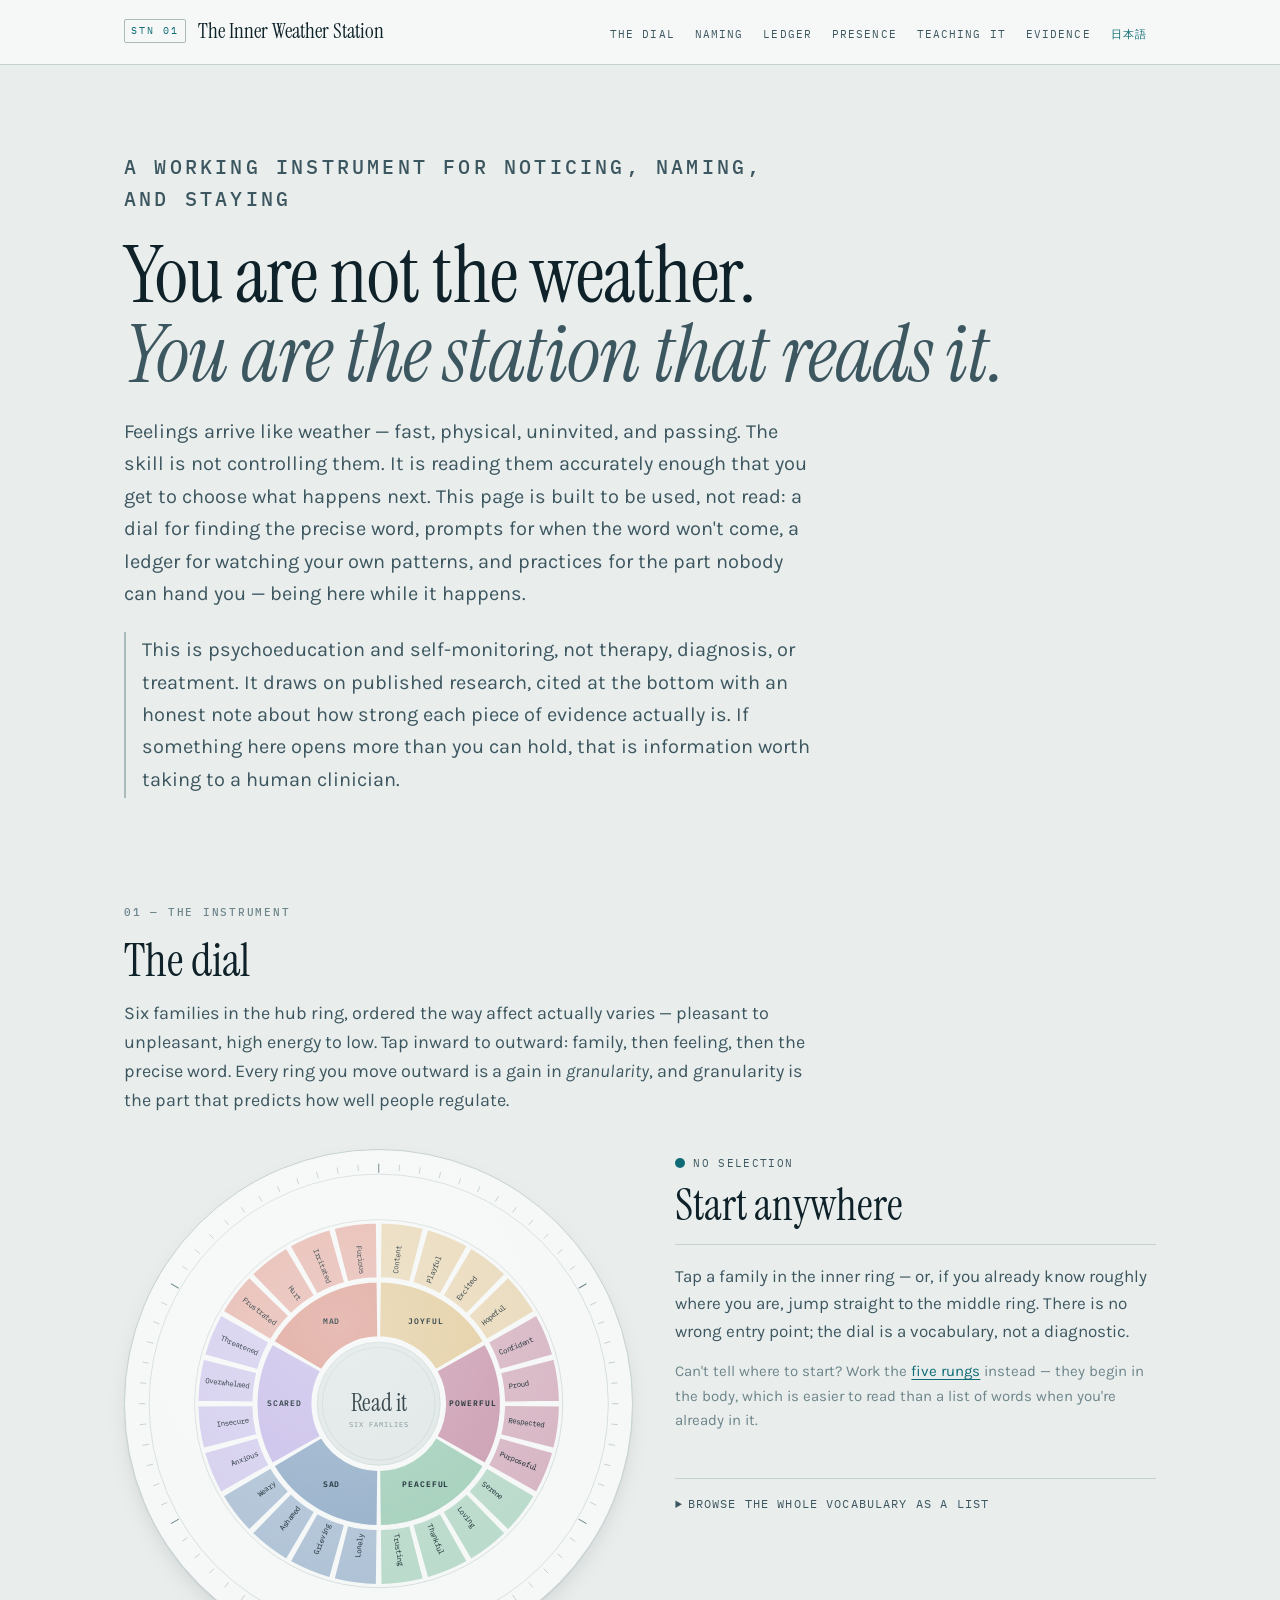
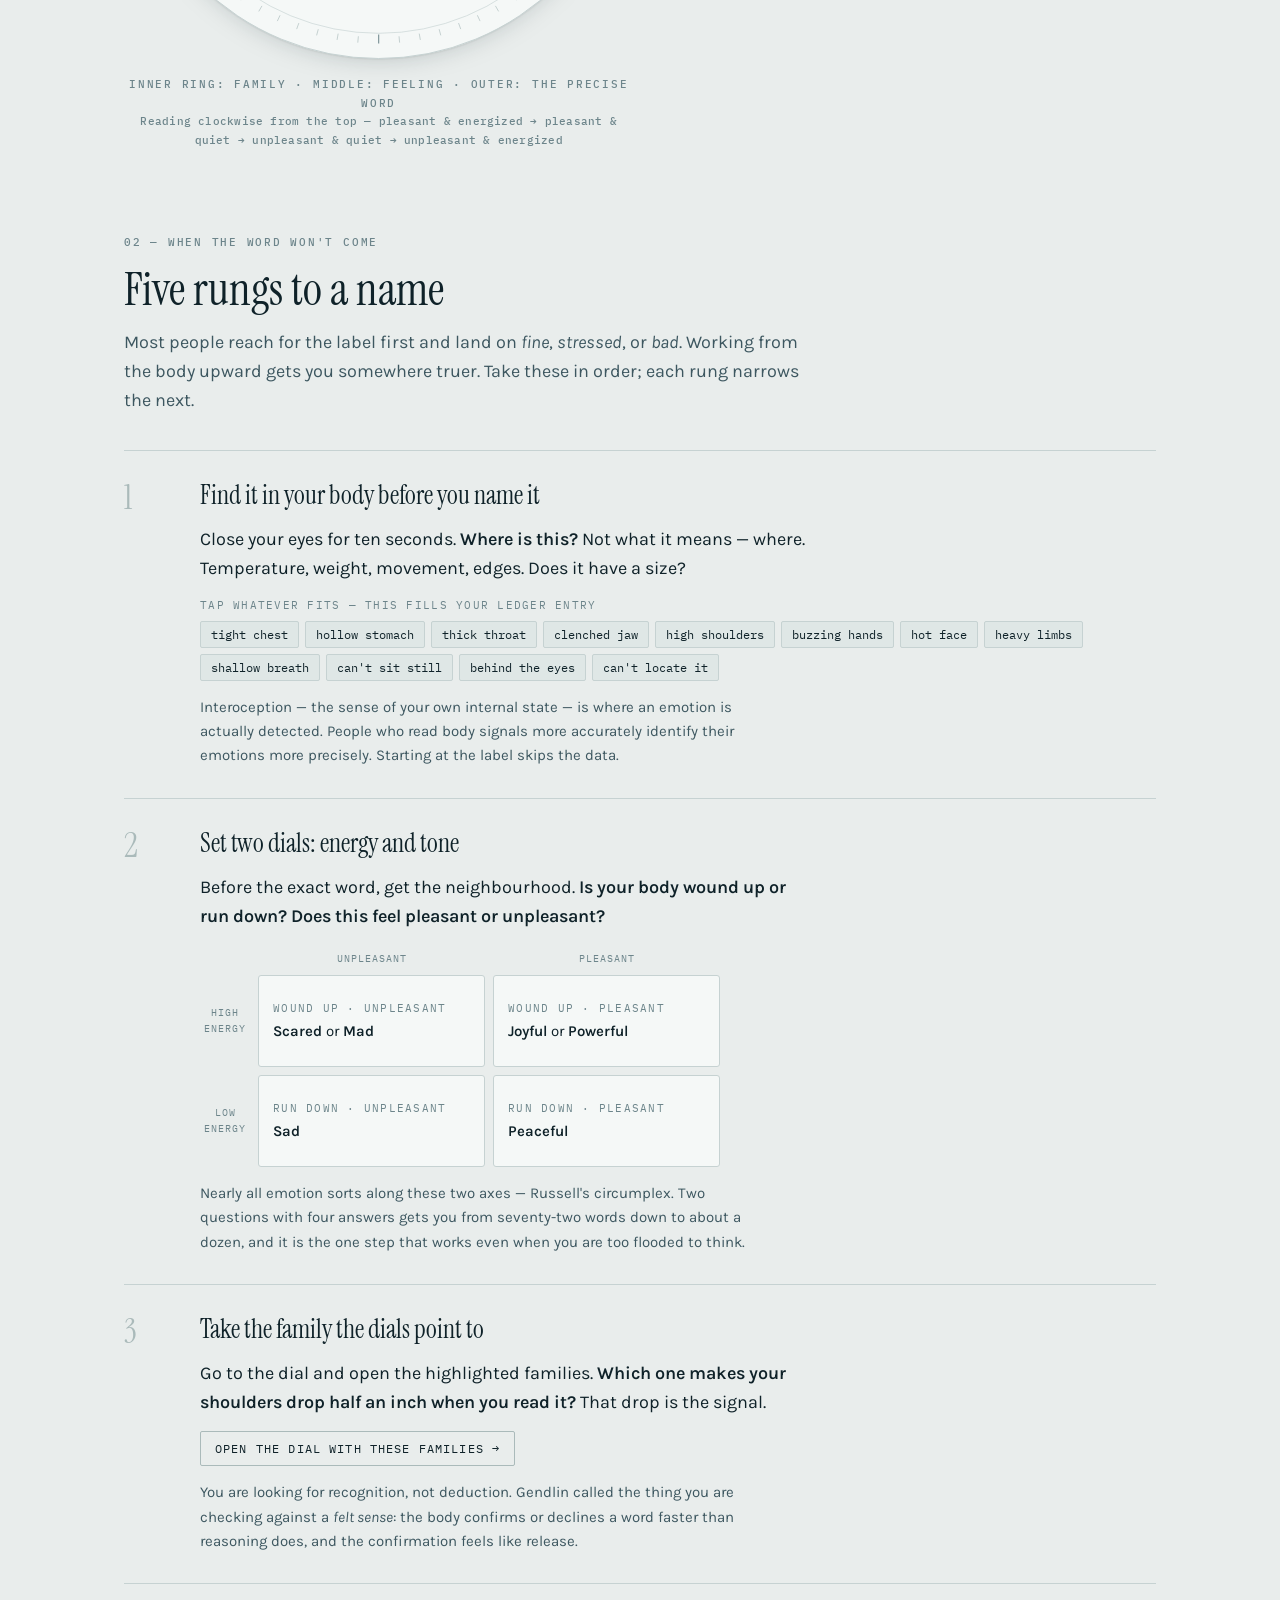
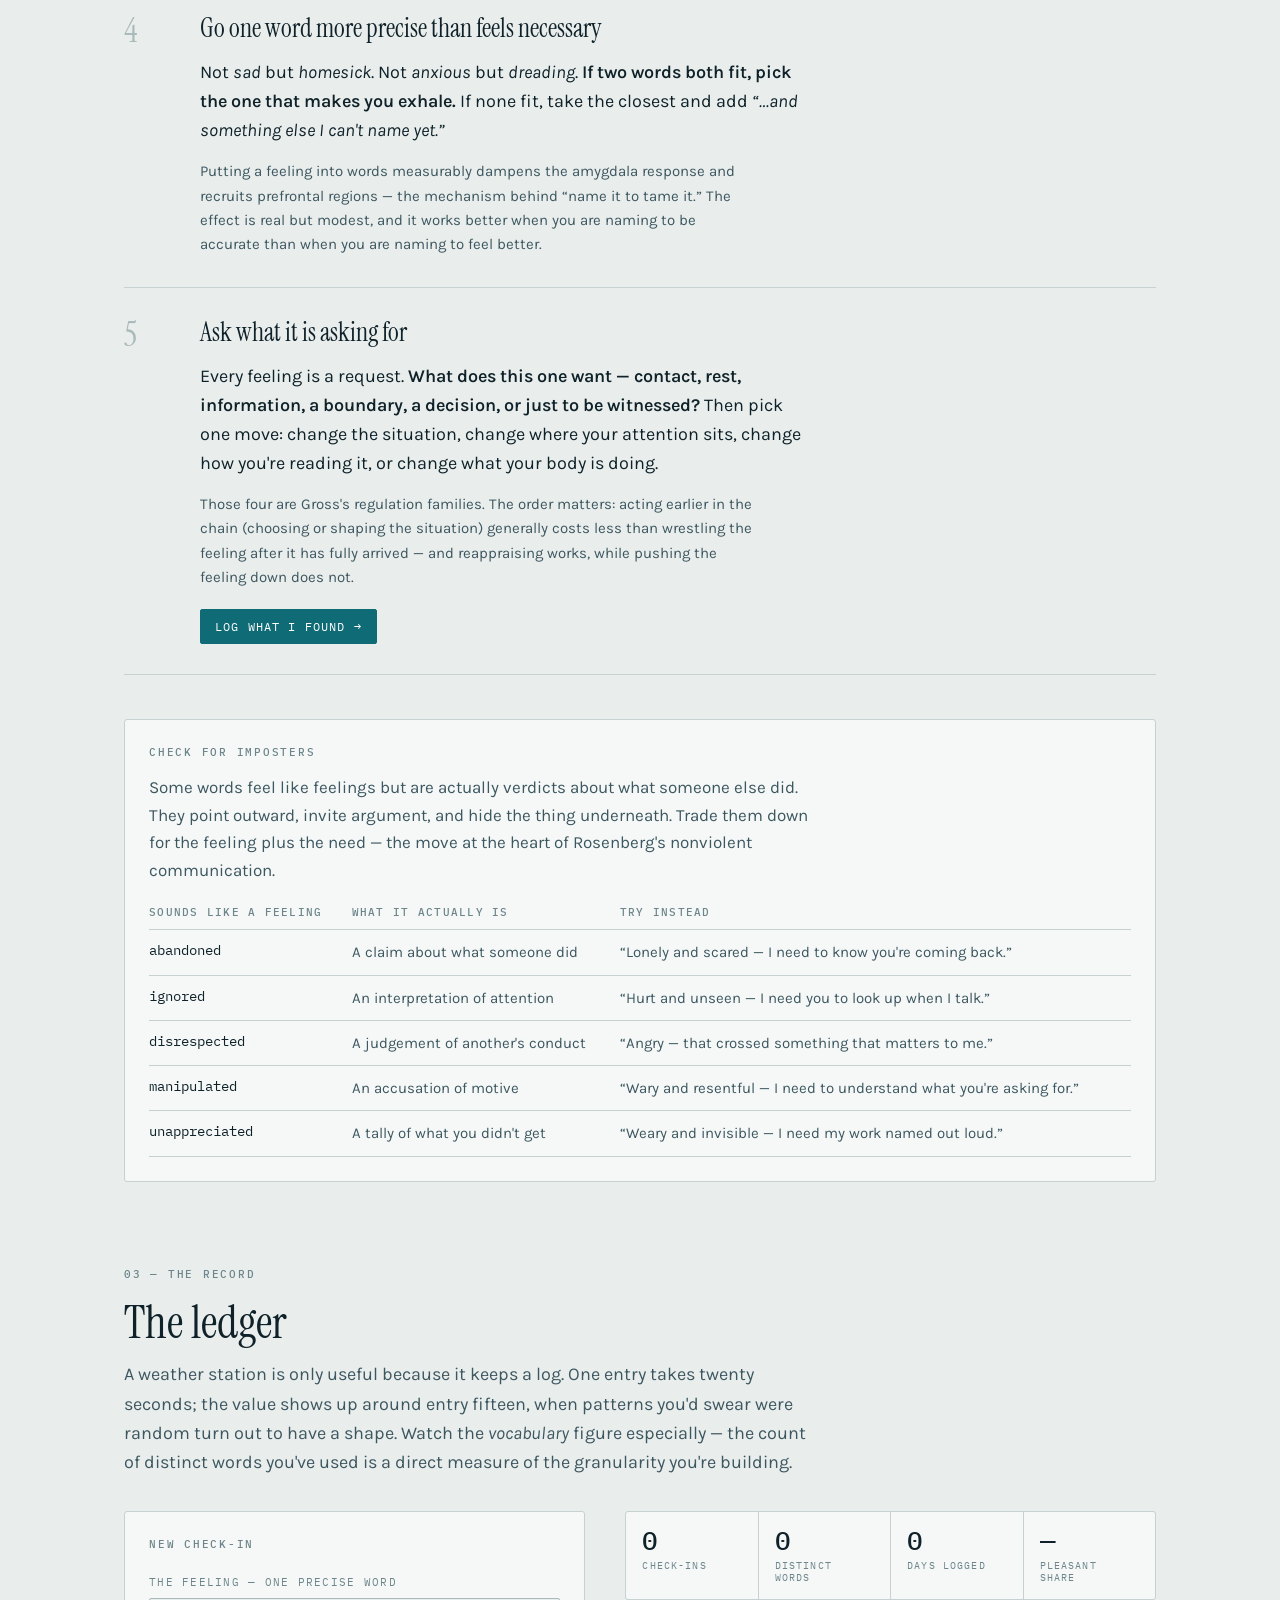
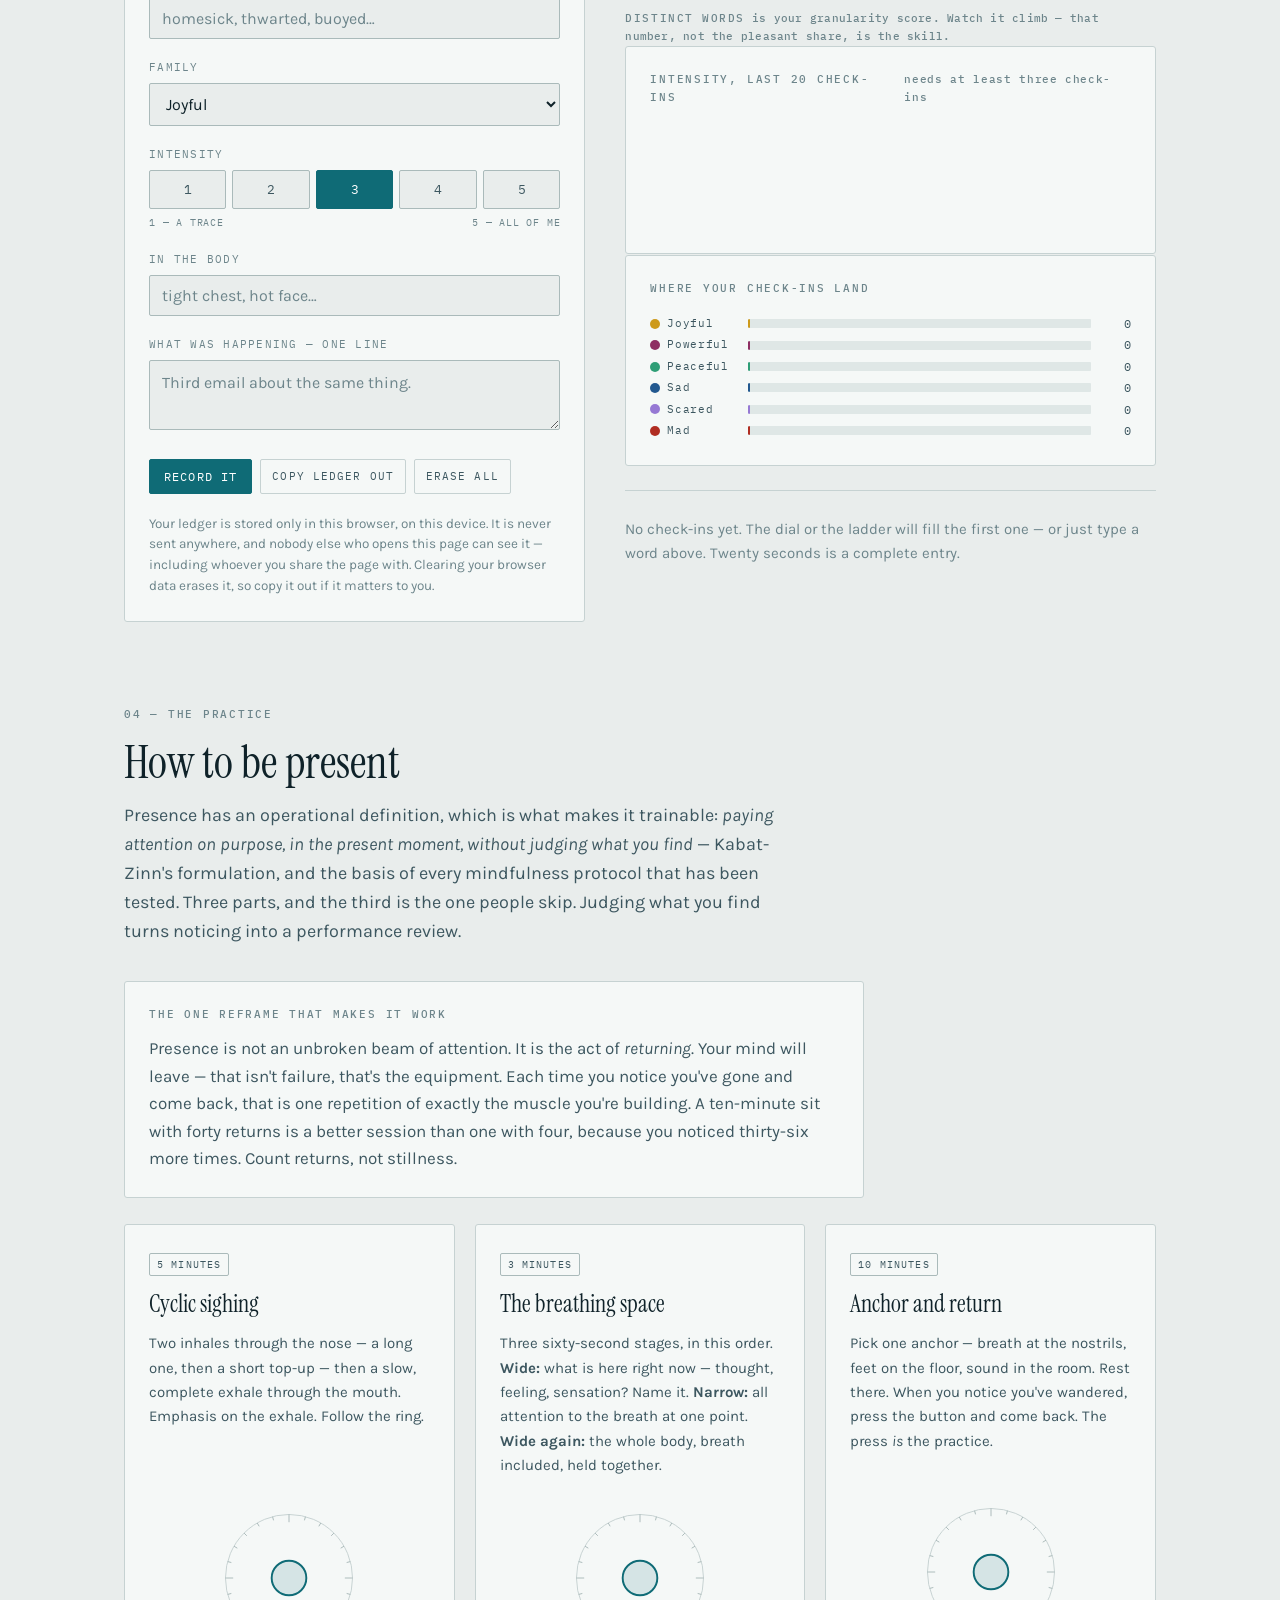
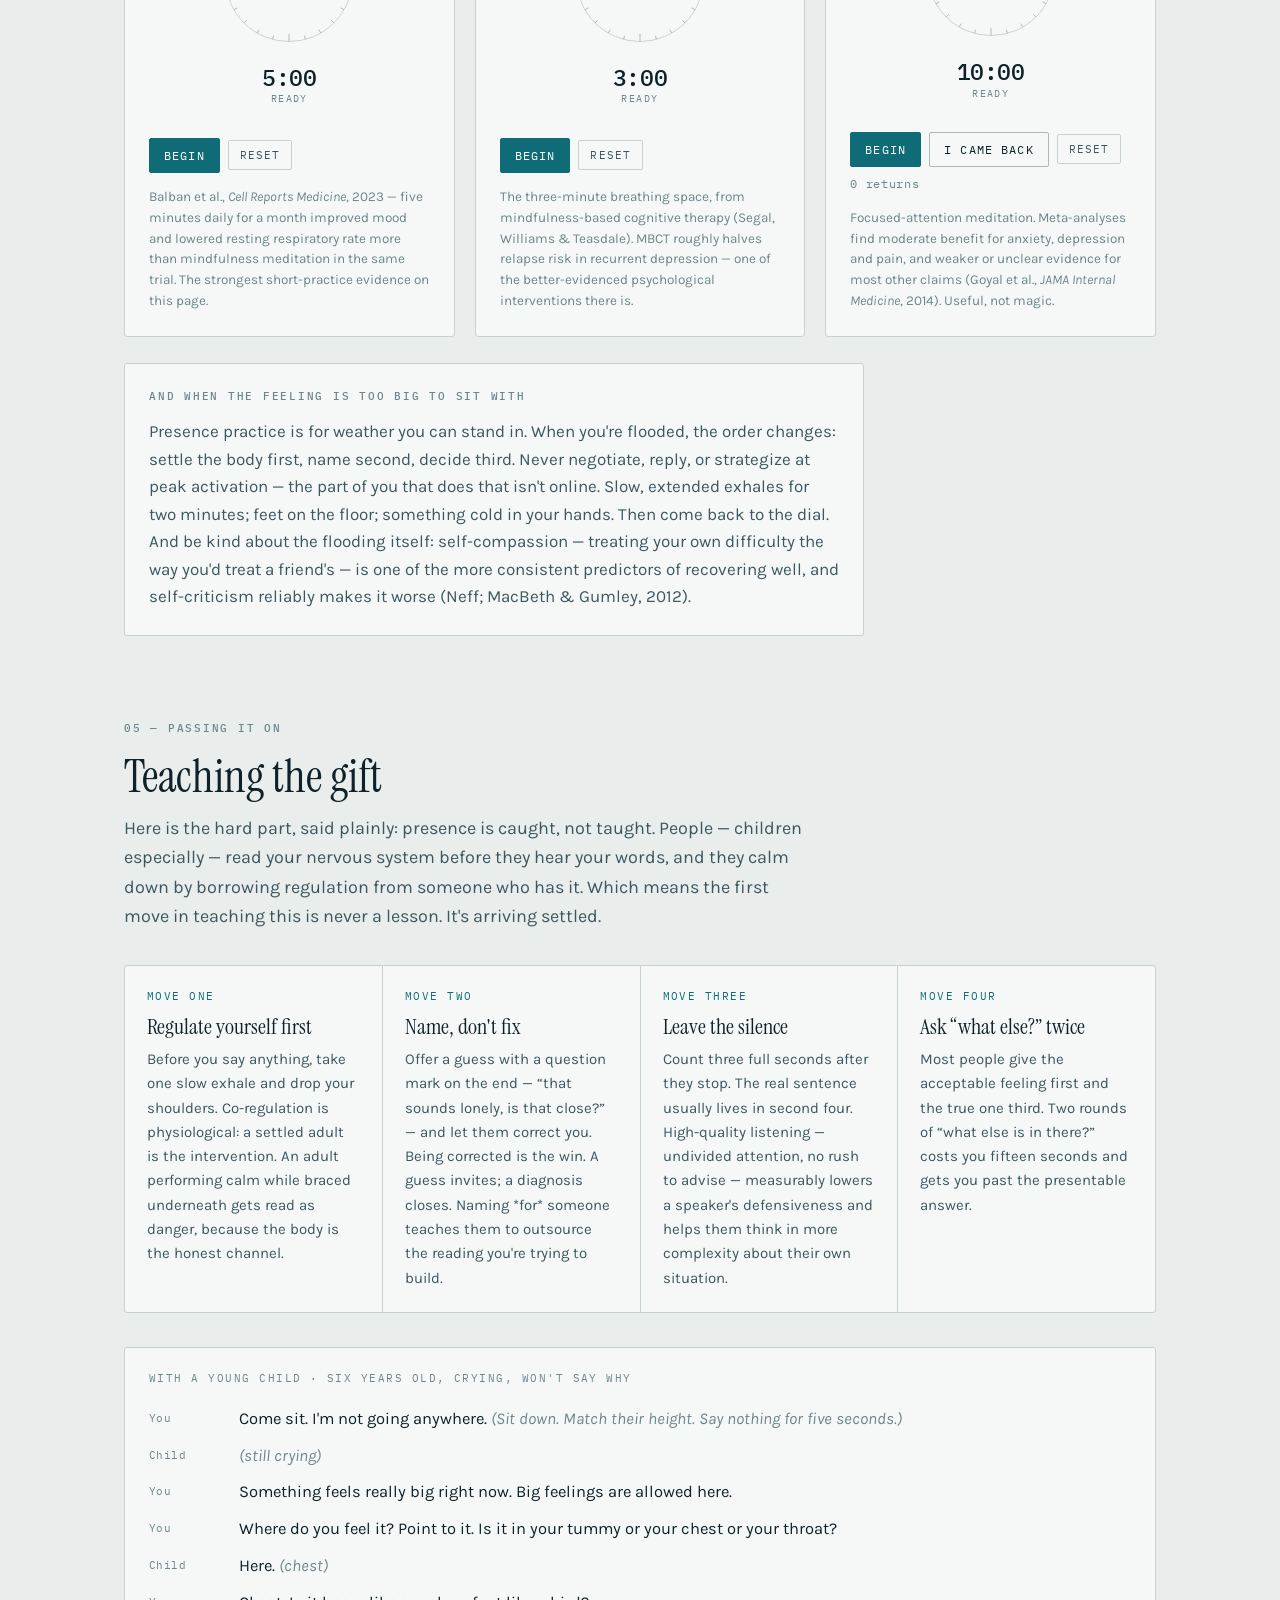
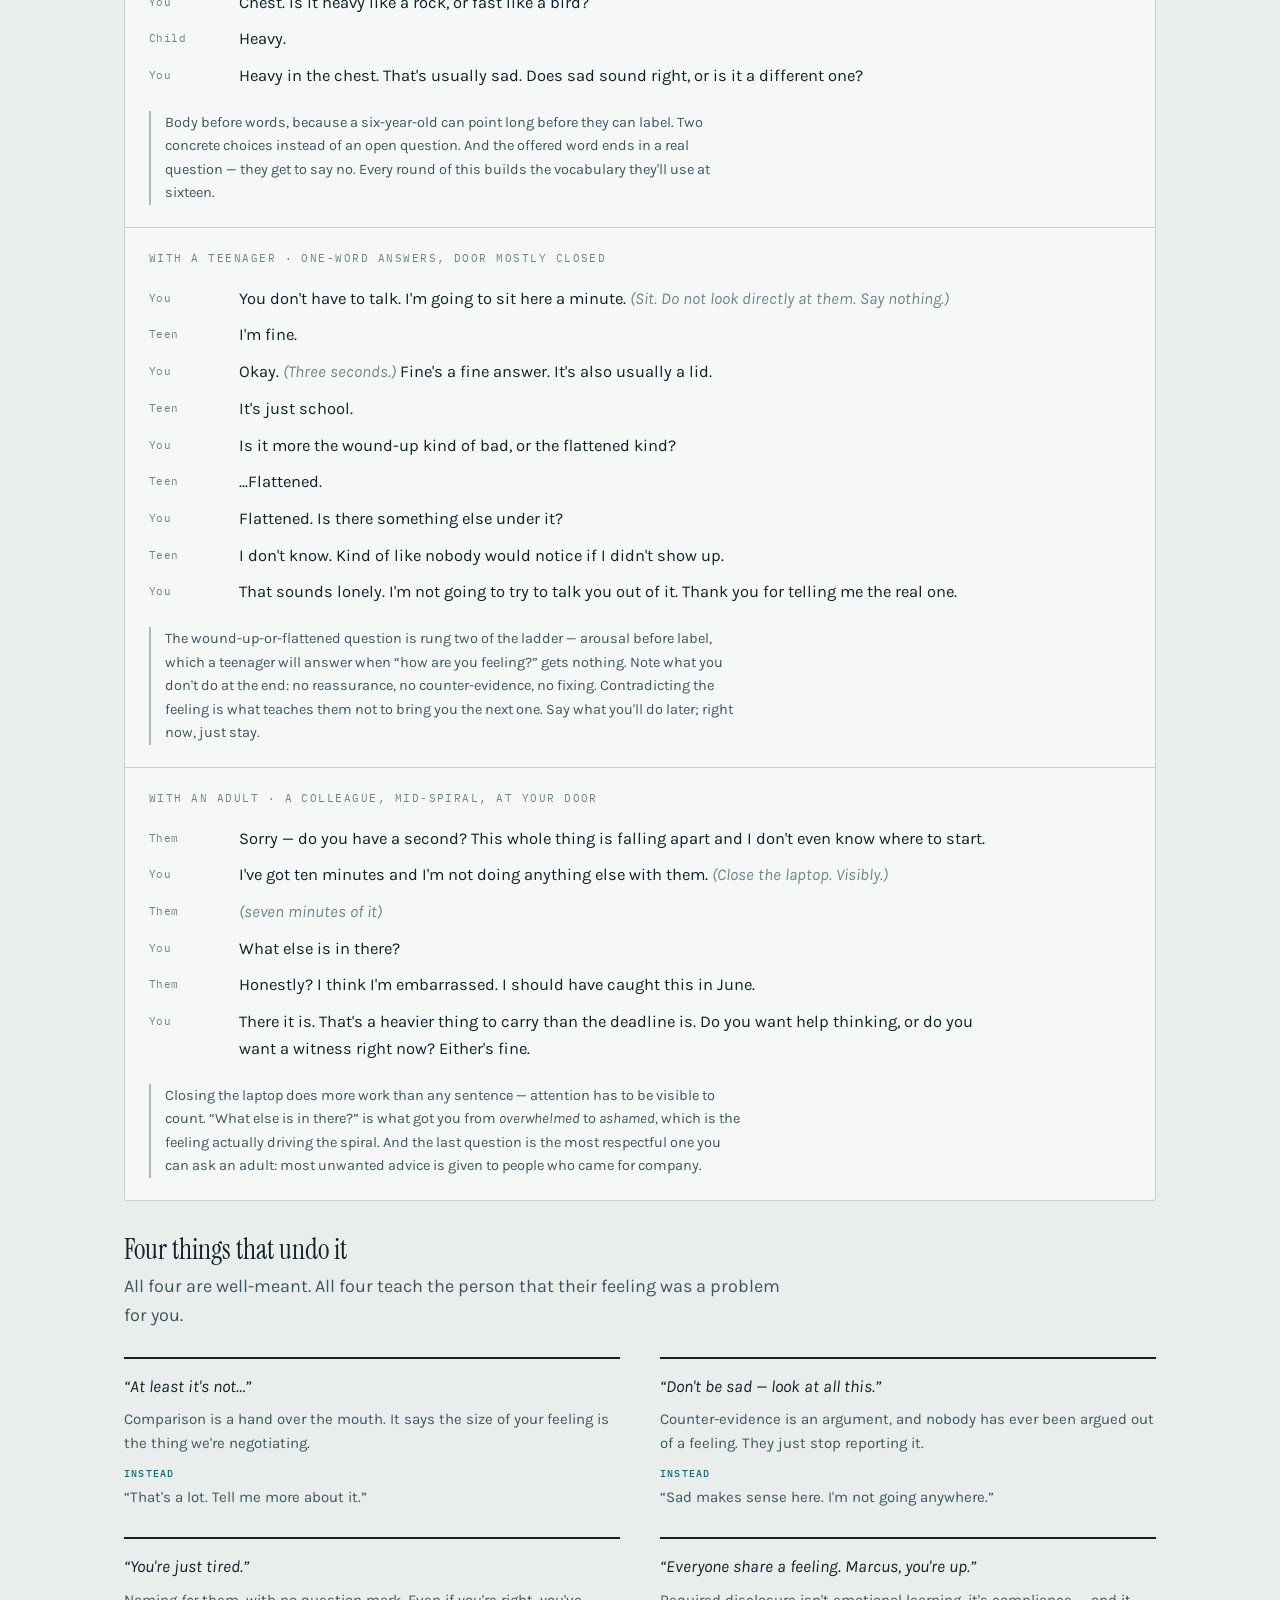
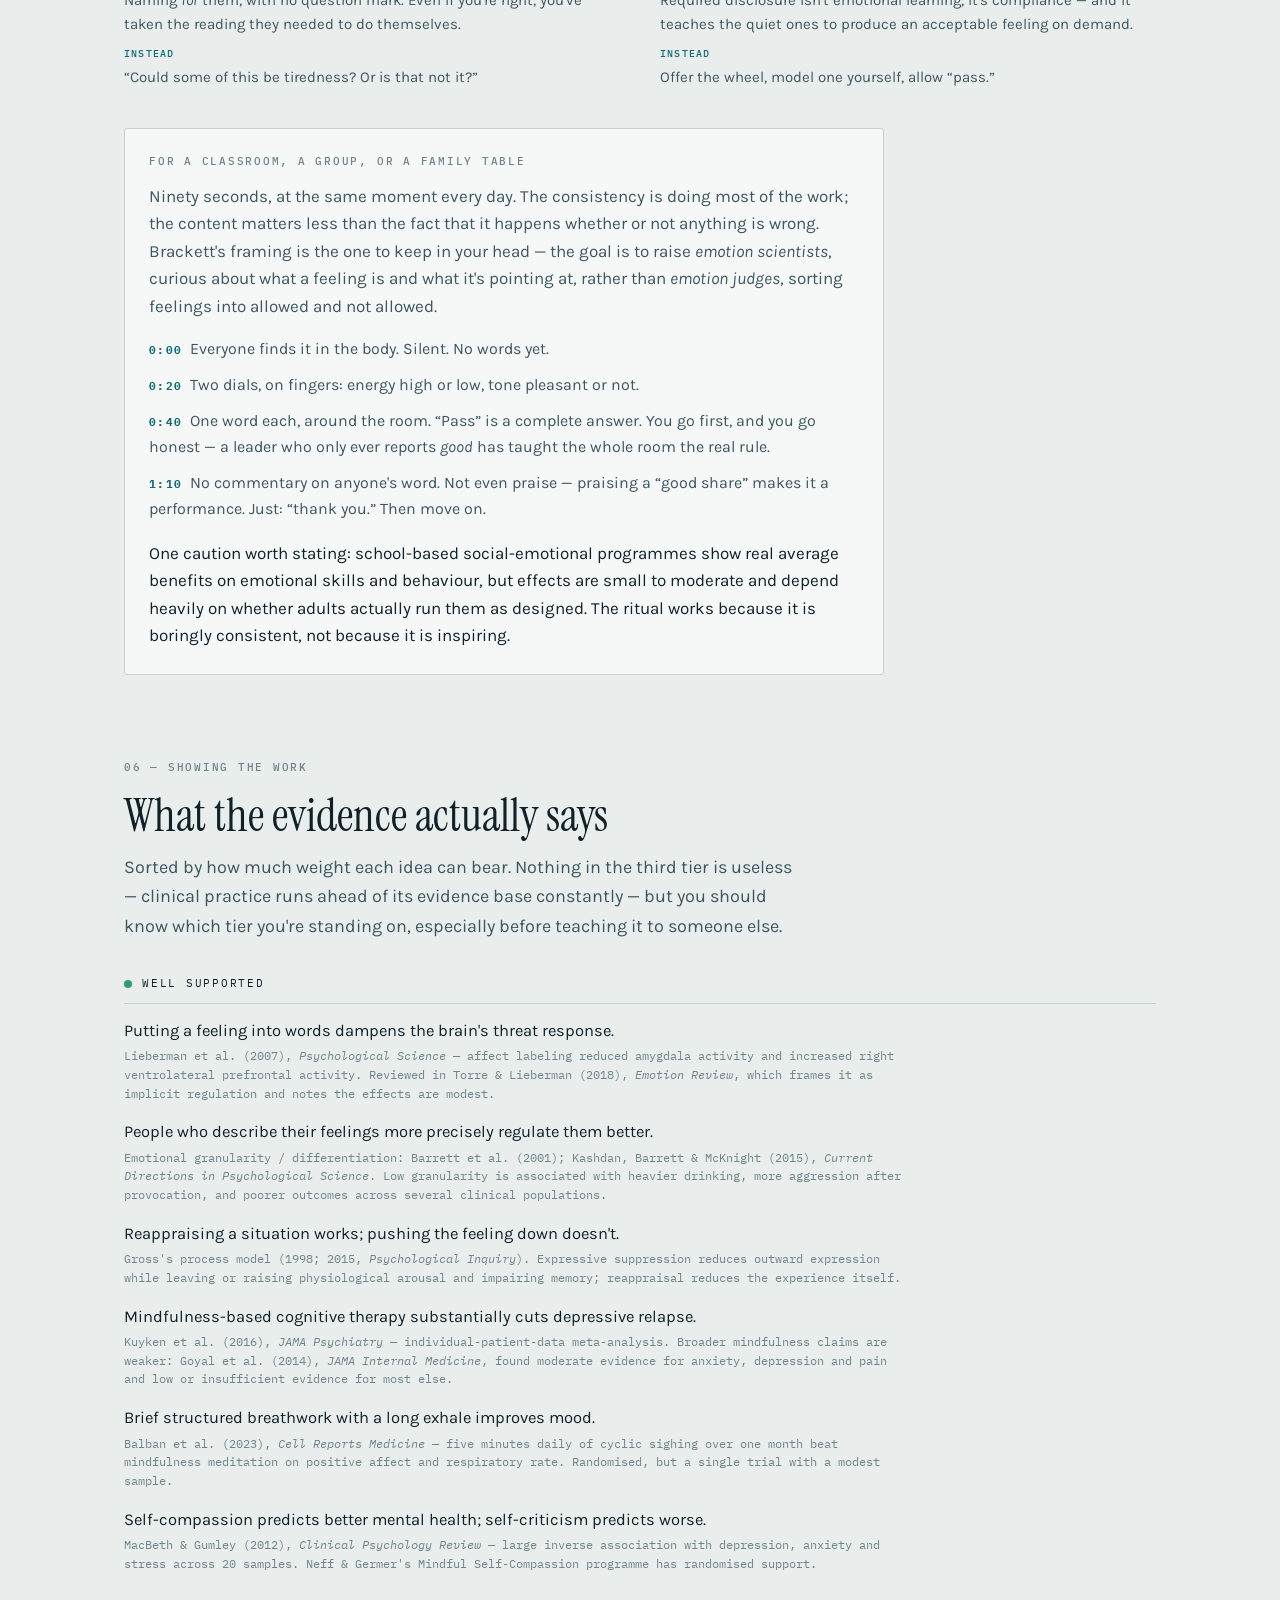
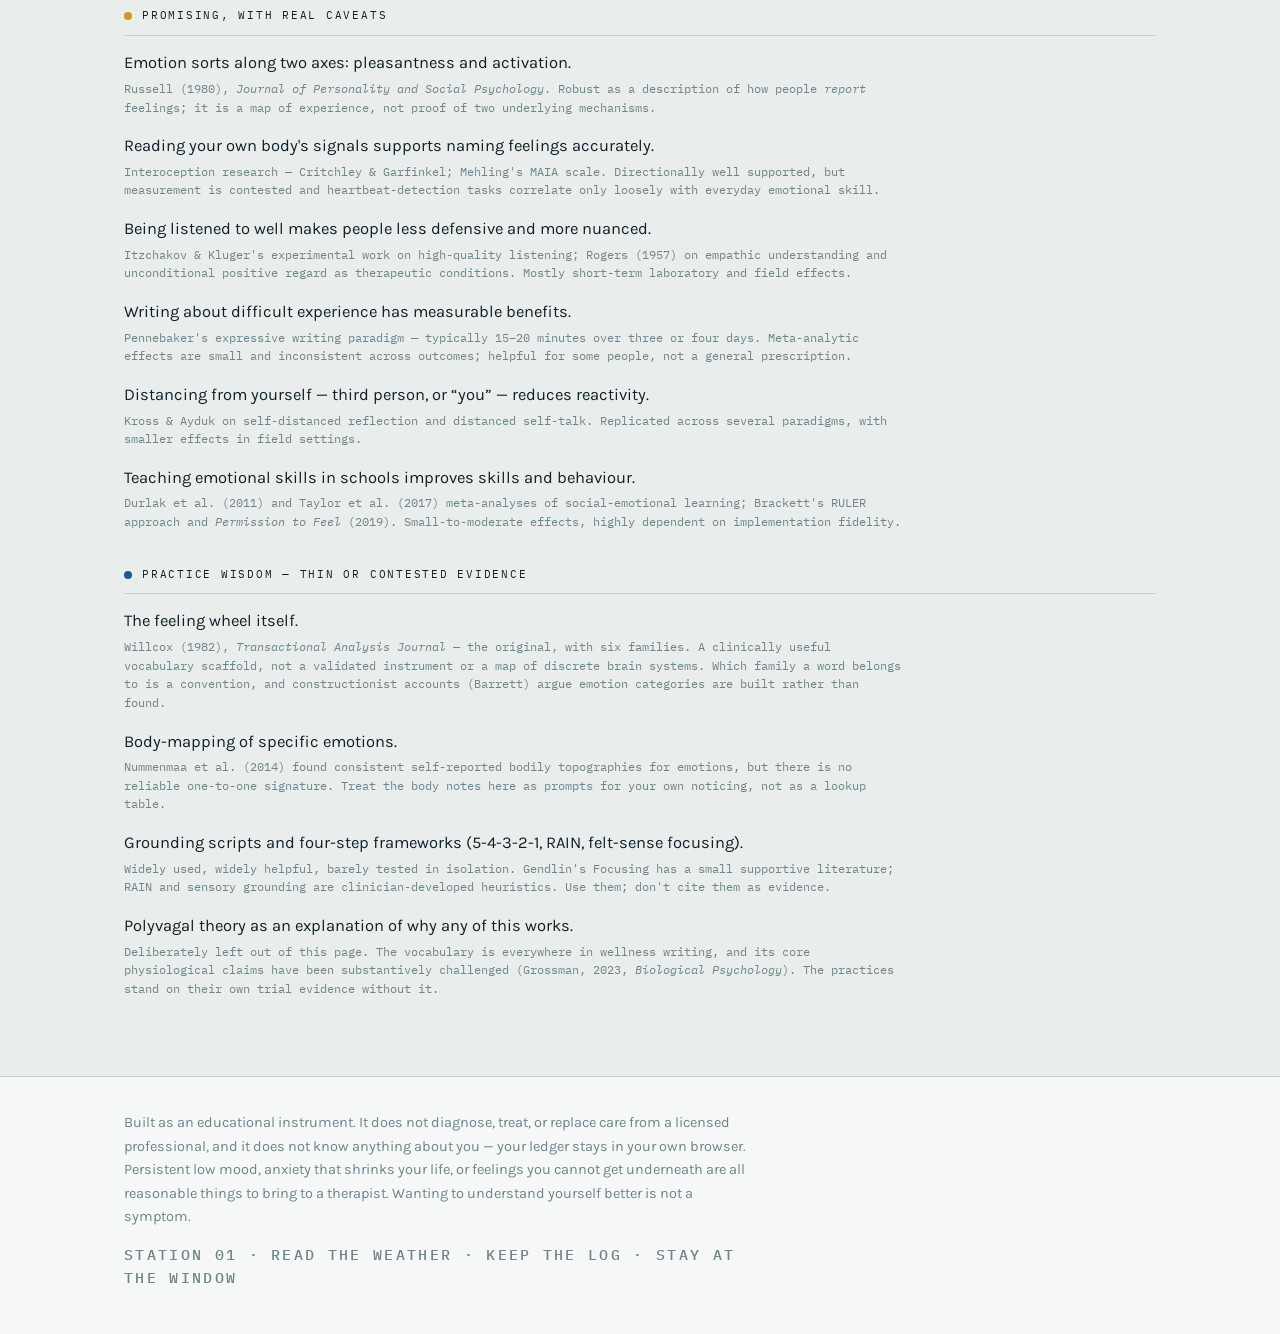
==== commit 5325fe86: "Add 心の観測所, a Japanese companion at /kansokusho; drop crisis panel Adds a Japanese version of the fee" ====
--- a/feelings/index.html
+++ b/feelings/index.html
@@ -337,9 +337,6 @@
 footer{margin-top:70px; border-top:1px solid var(--rule); background:var(--panel)}
 .foot-in{max-width:1080px; margin:0 auto; padding:34px 24px 44px; display:flex; flex-direction:column; gap:14px}
 .foot-in p{font-size:14.5px; color:var(--ink-3); max-width:70ch}
-.crisis{border:1px solid var(--f6); border-radius:3px; padding:16px 18px; max-width:70ch}
-.crisis .h{font-family:"IBM Plex Mono",monospace; font-size:10.5px; letter-spacing:.14em; text-transform:uppercase; color:var(--f6); margin-bottom:7px}
-.crisis p{font-size:15px; color:var(--ink-2)}
 
 .toast{
   position:fixed; left:50%; bottom:26px; transform:translateX(-50%) translateY(14px);
@@ -382,6 +379,7 @@
       <a href="#presence">Presence</a>
       <a href="#teach">Teaching it</a>
       <a href="#evidence">Evidence</a>
+      <a href="https://danle13.github.io/2026summer/kansokusho/" style="color:var(--accent)" lang="ja">日本語</a>
     </nav>
   </div>
 </header>
@@ -953,13 +951,6 @@
 
 <footer>
   <div class="foot-in">
-    <div class="crisis">
-      <p class="h">If you are in danger right now</p>
-      <p>Self-monitoring is not the right tool for a crisis. In the US, call or text <strong>988</strong>
-      (Suicide &amp; Crisis Lifeline) or text <strong>HOME</strong> to <strong>741741</strong>. Elsewhere,
-      findahelpline.com lists services by country. If you are worried about someone else, ask them
-      directly and plainly — asking does not plant the idea.</p>
-    </div>
     <p>Built as an educational instrument. It does not diagnose, treat, or replace care from a licensed
     professional, and it does not know anything about you — your ledger stays in your own browser.
     Persistent low mood, anxiety that shrinks your life, or feelings you cannot get underneath are all
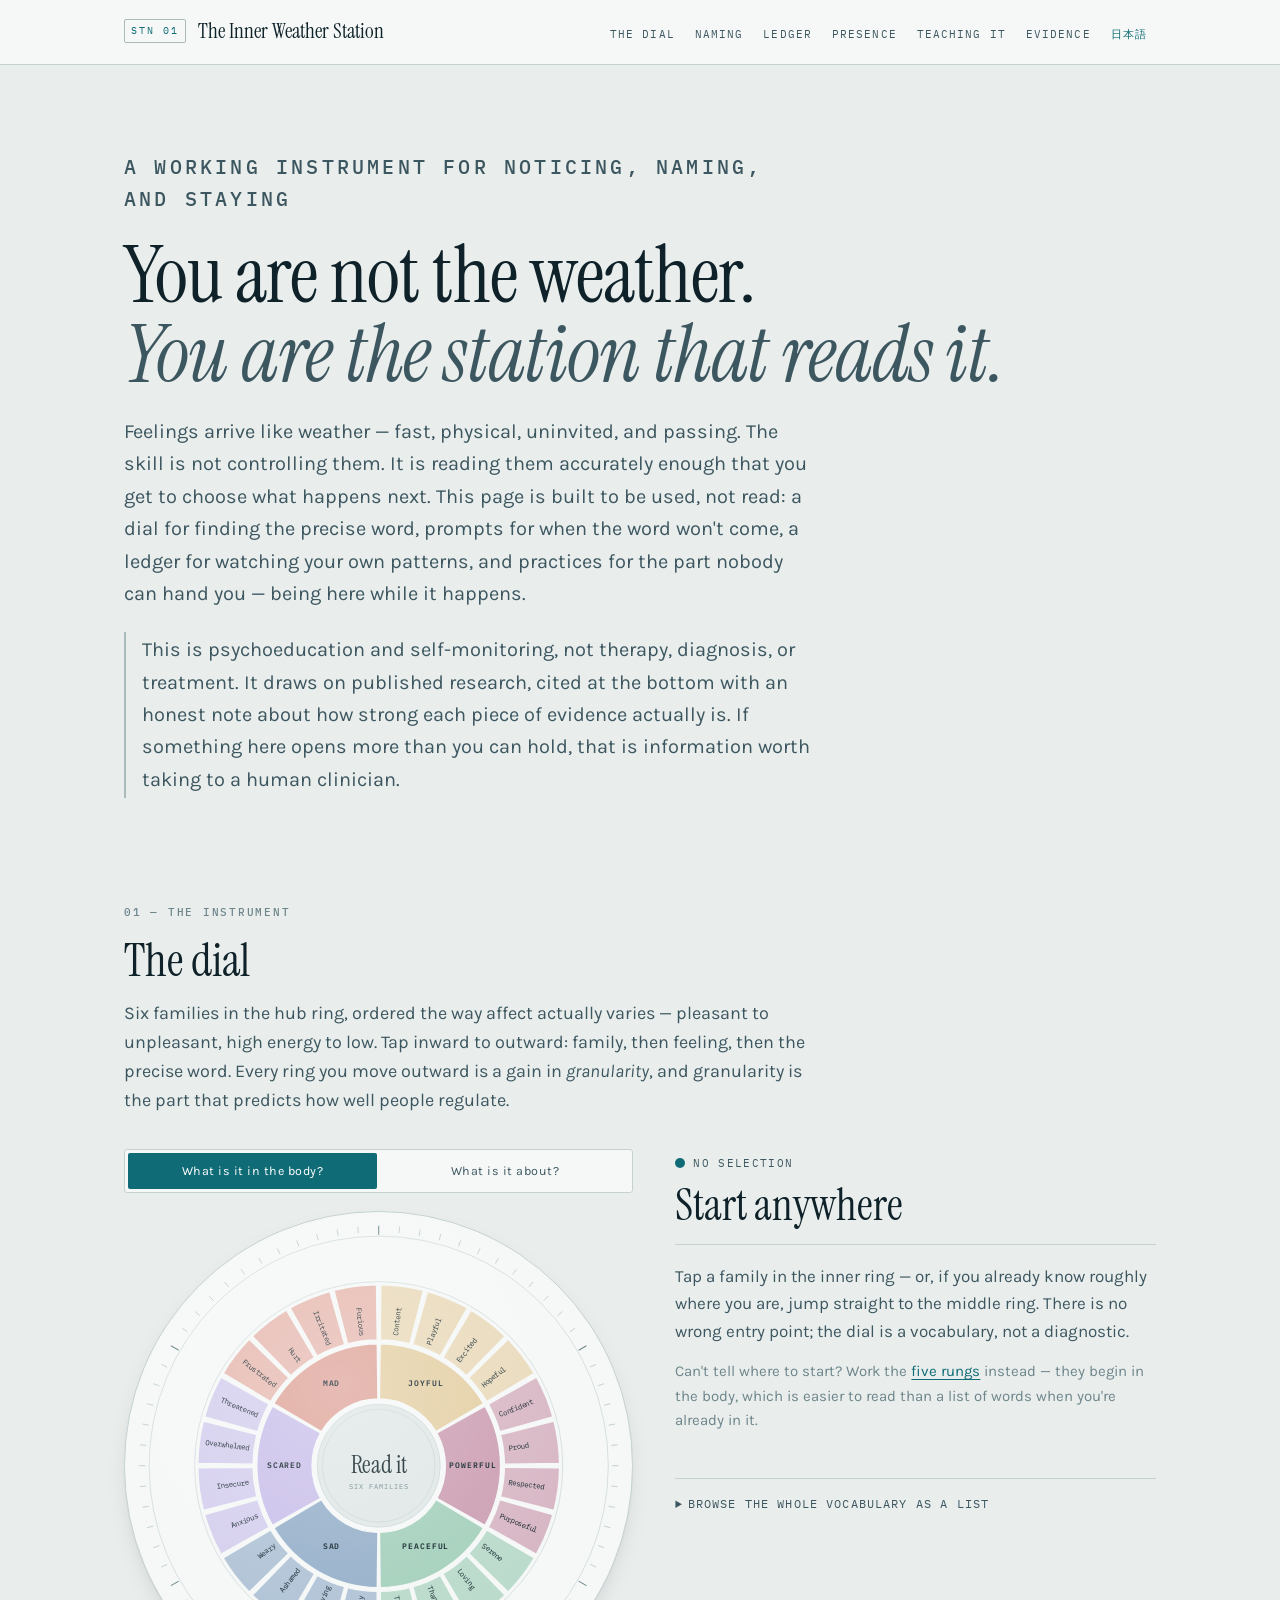
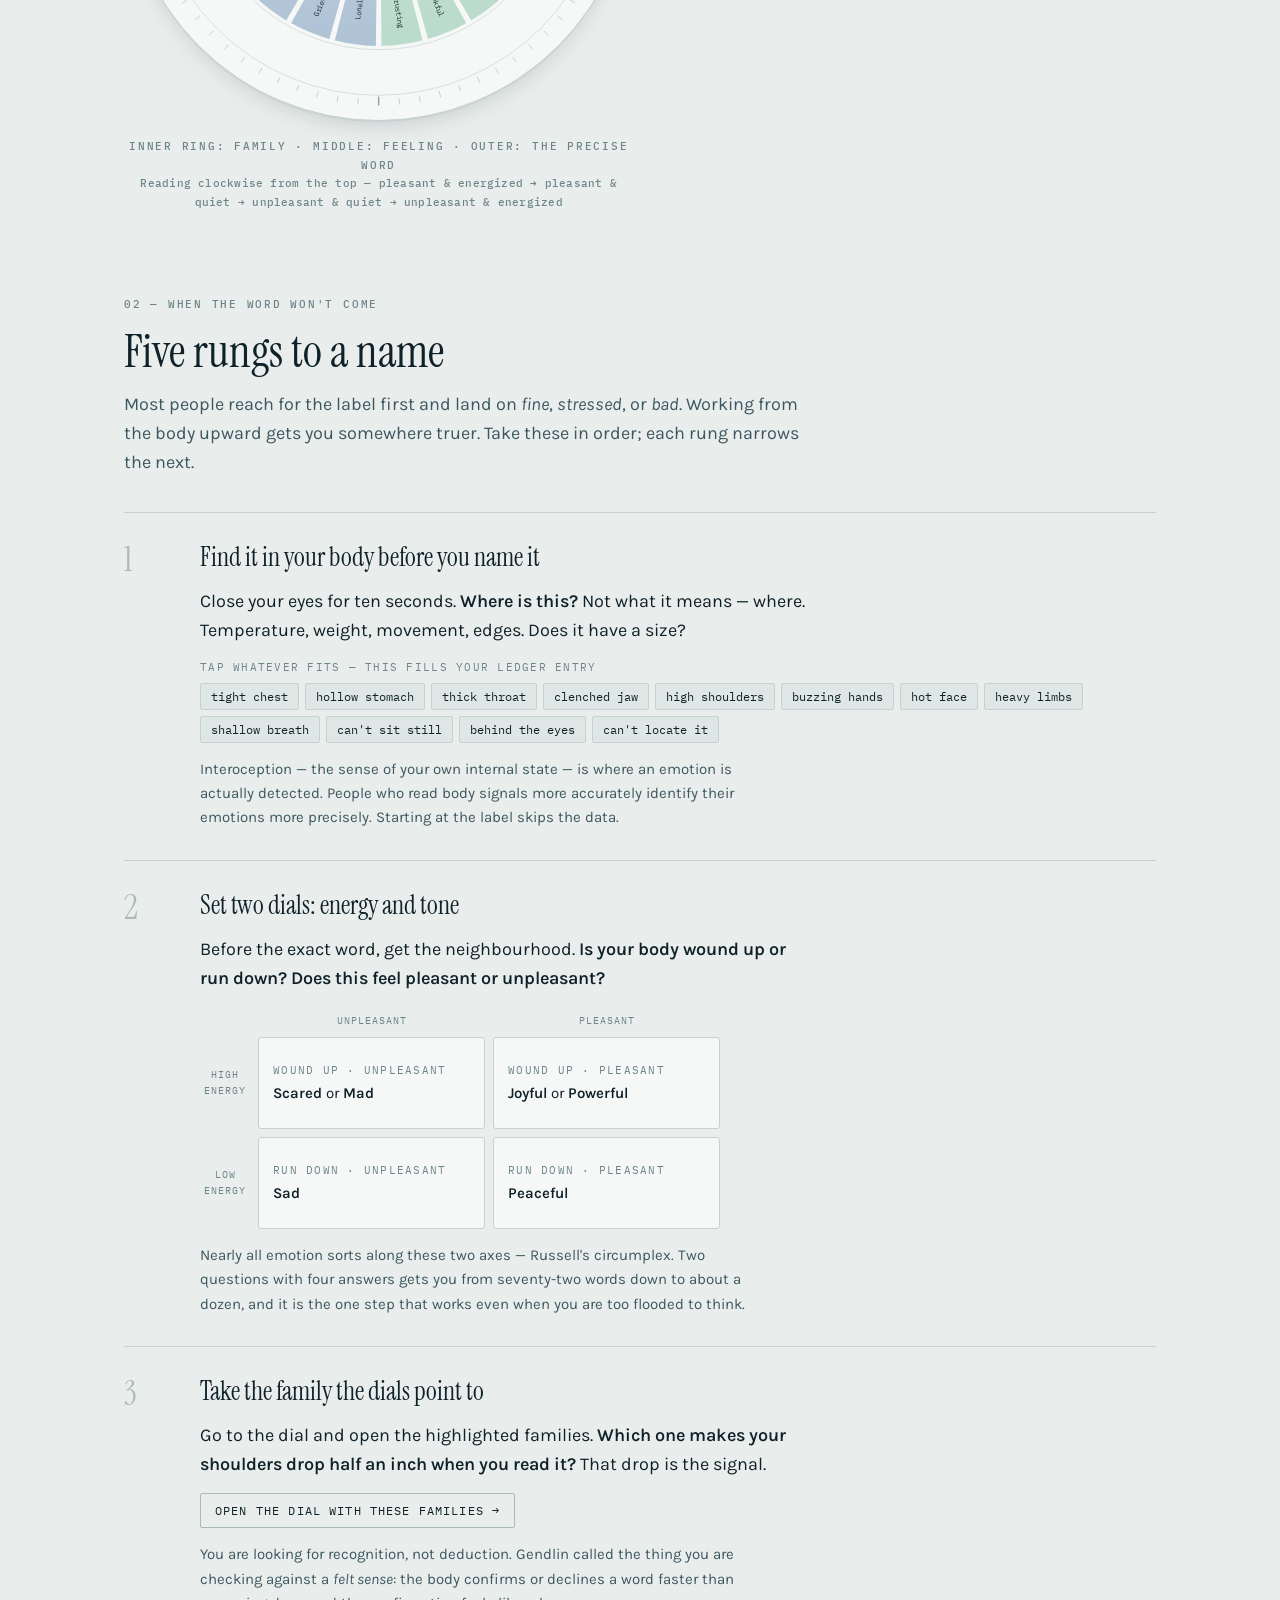
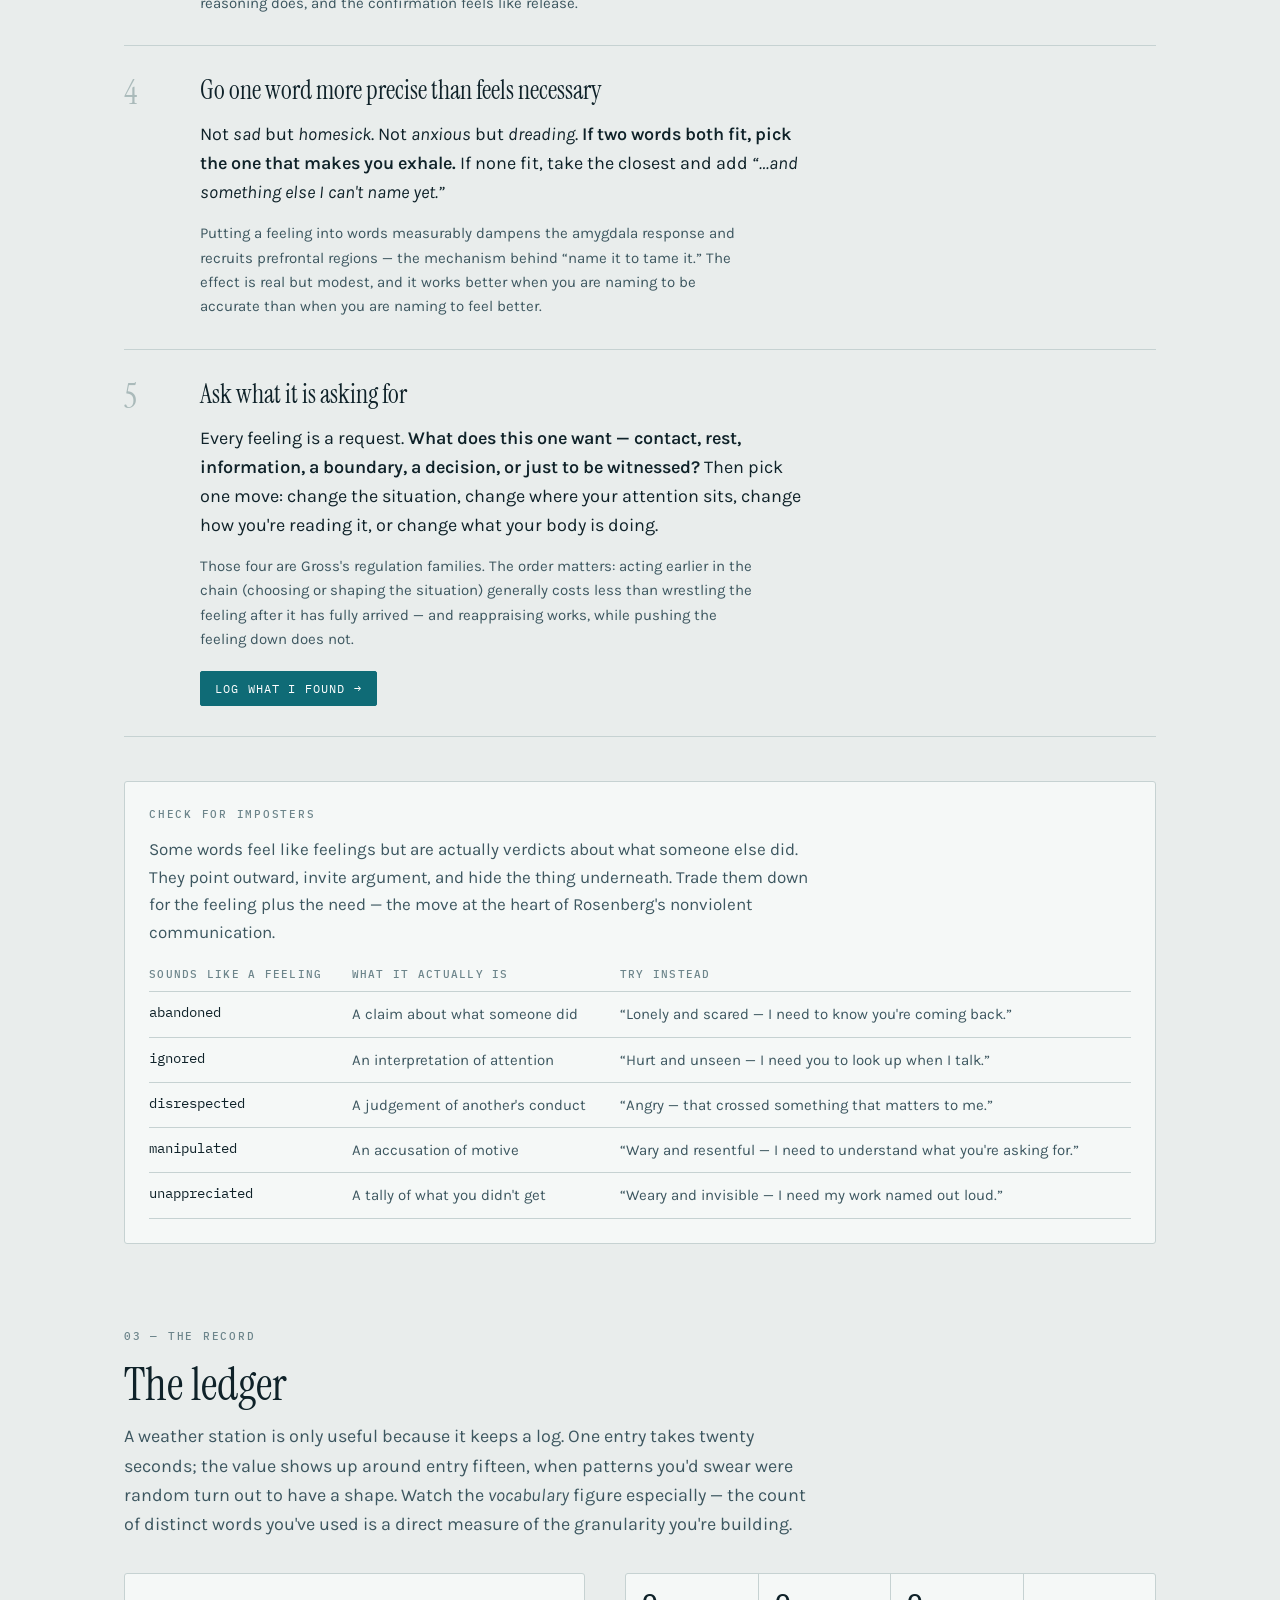
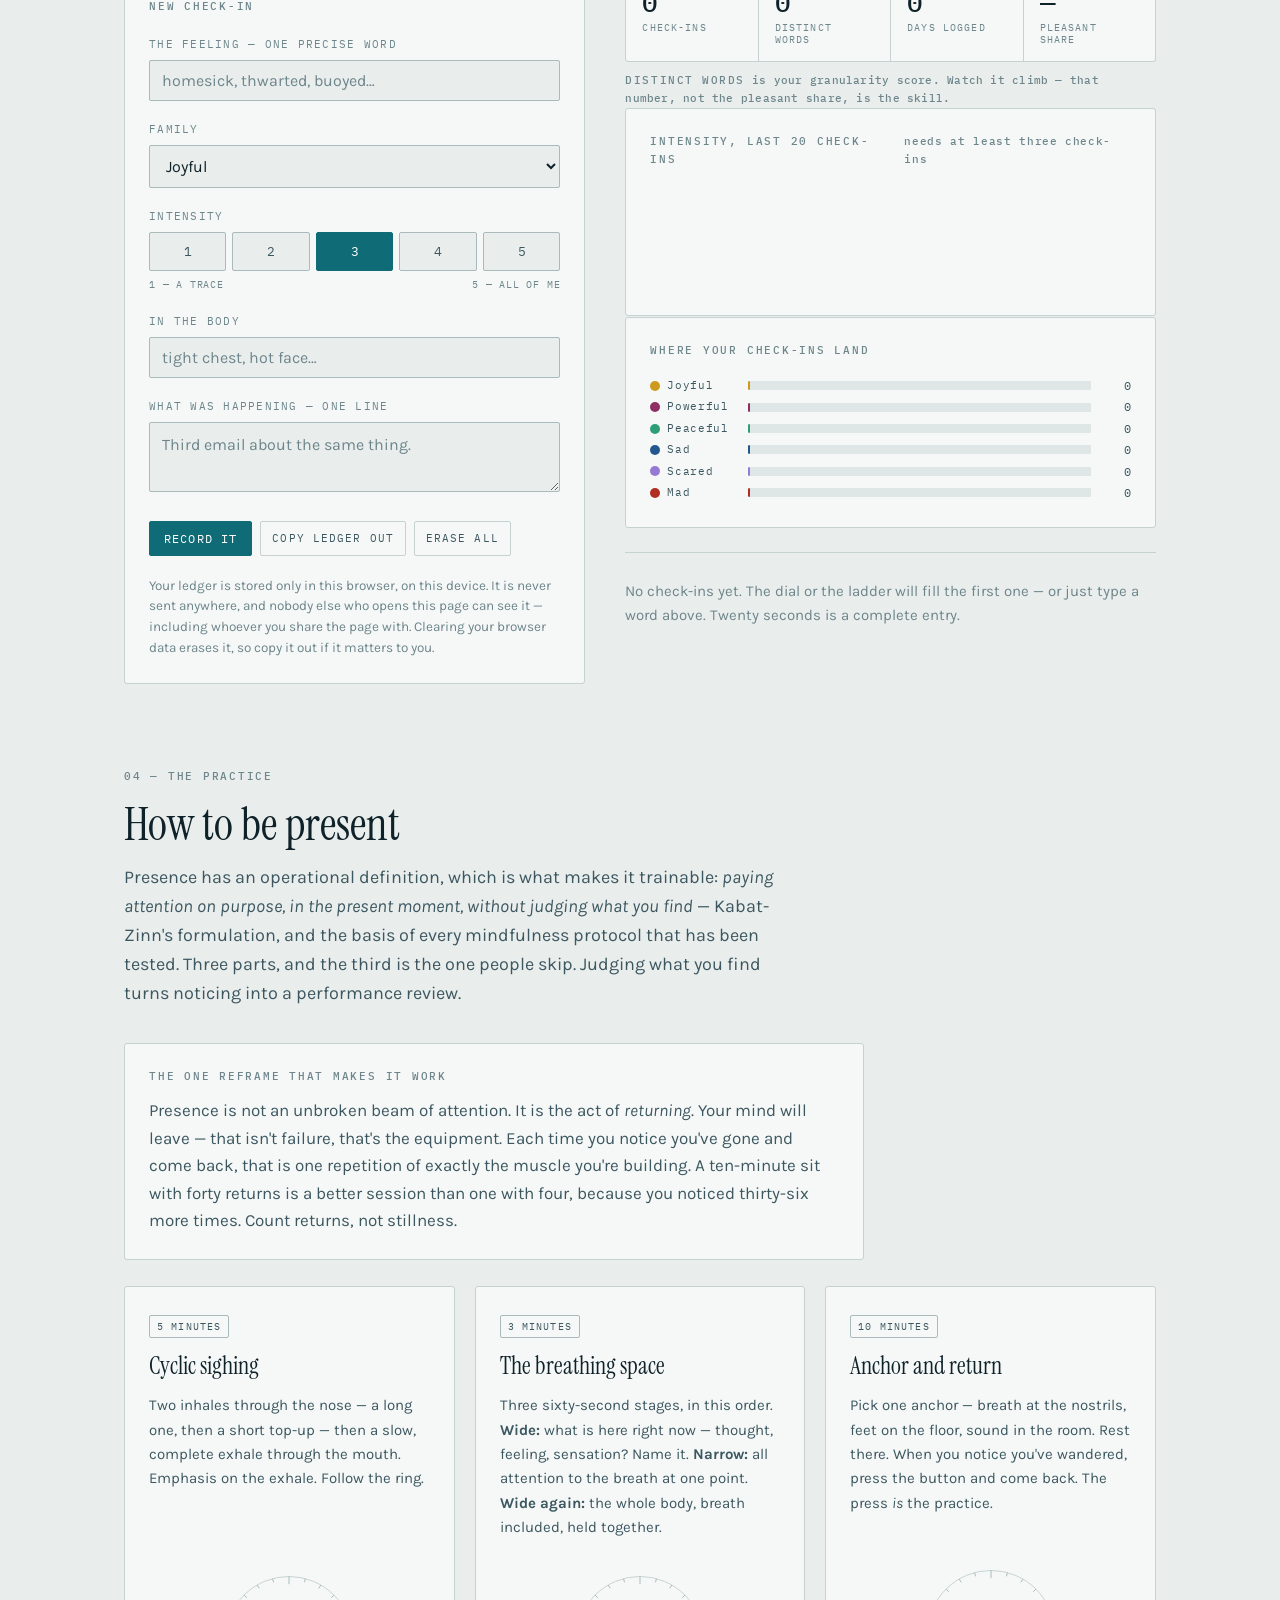
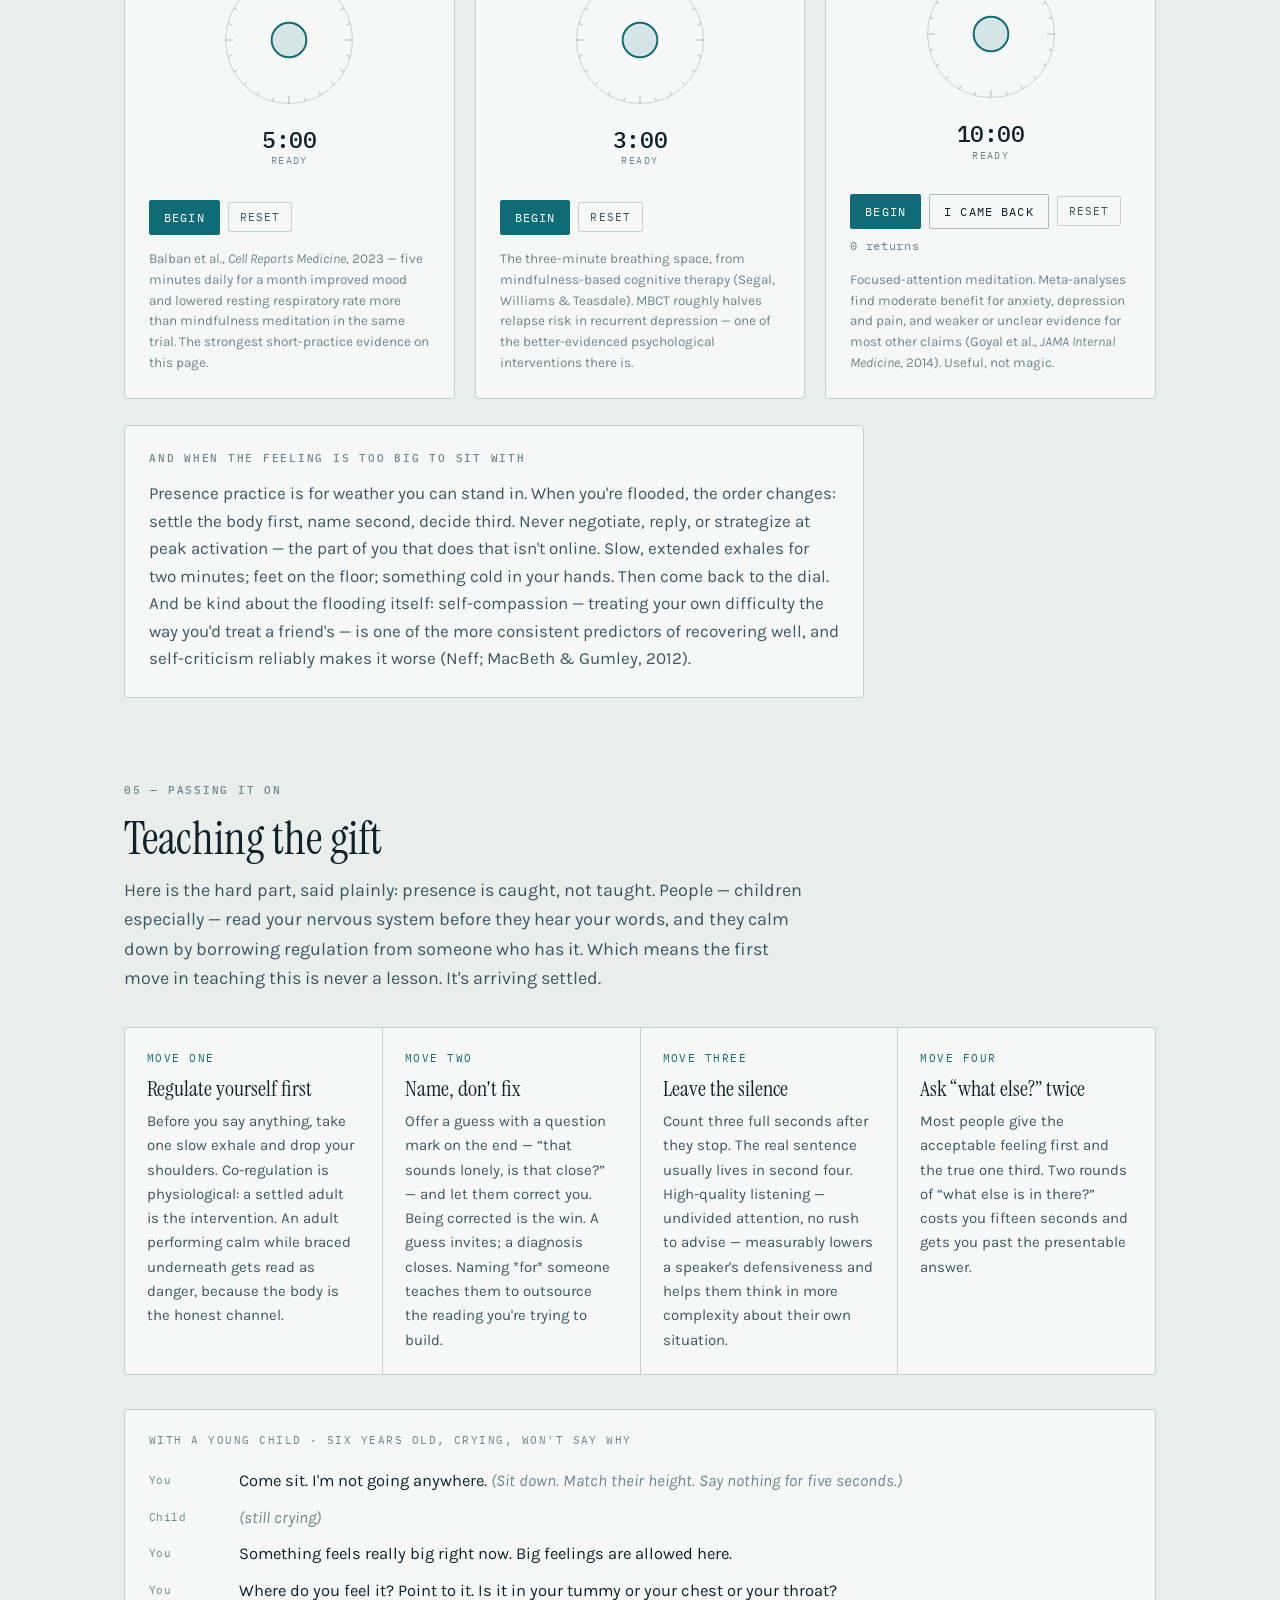
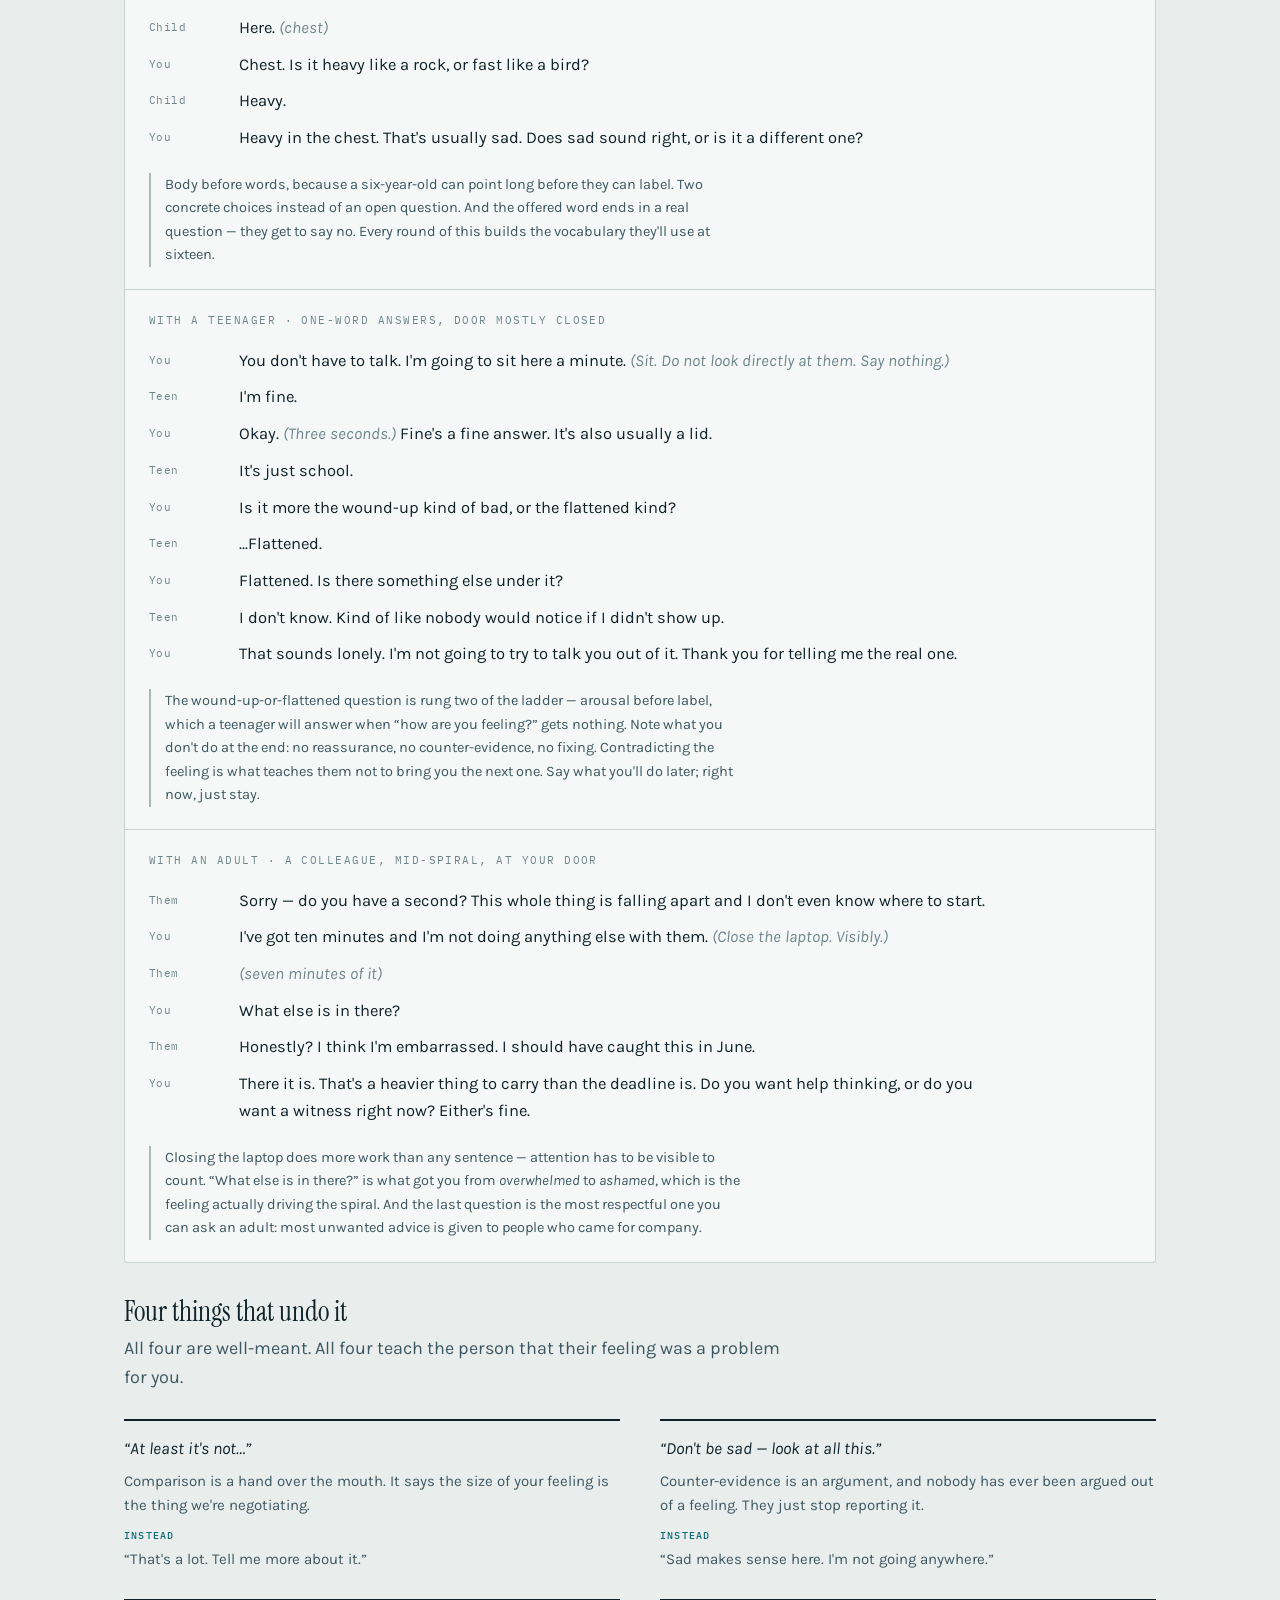
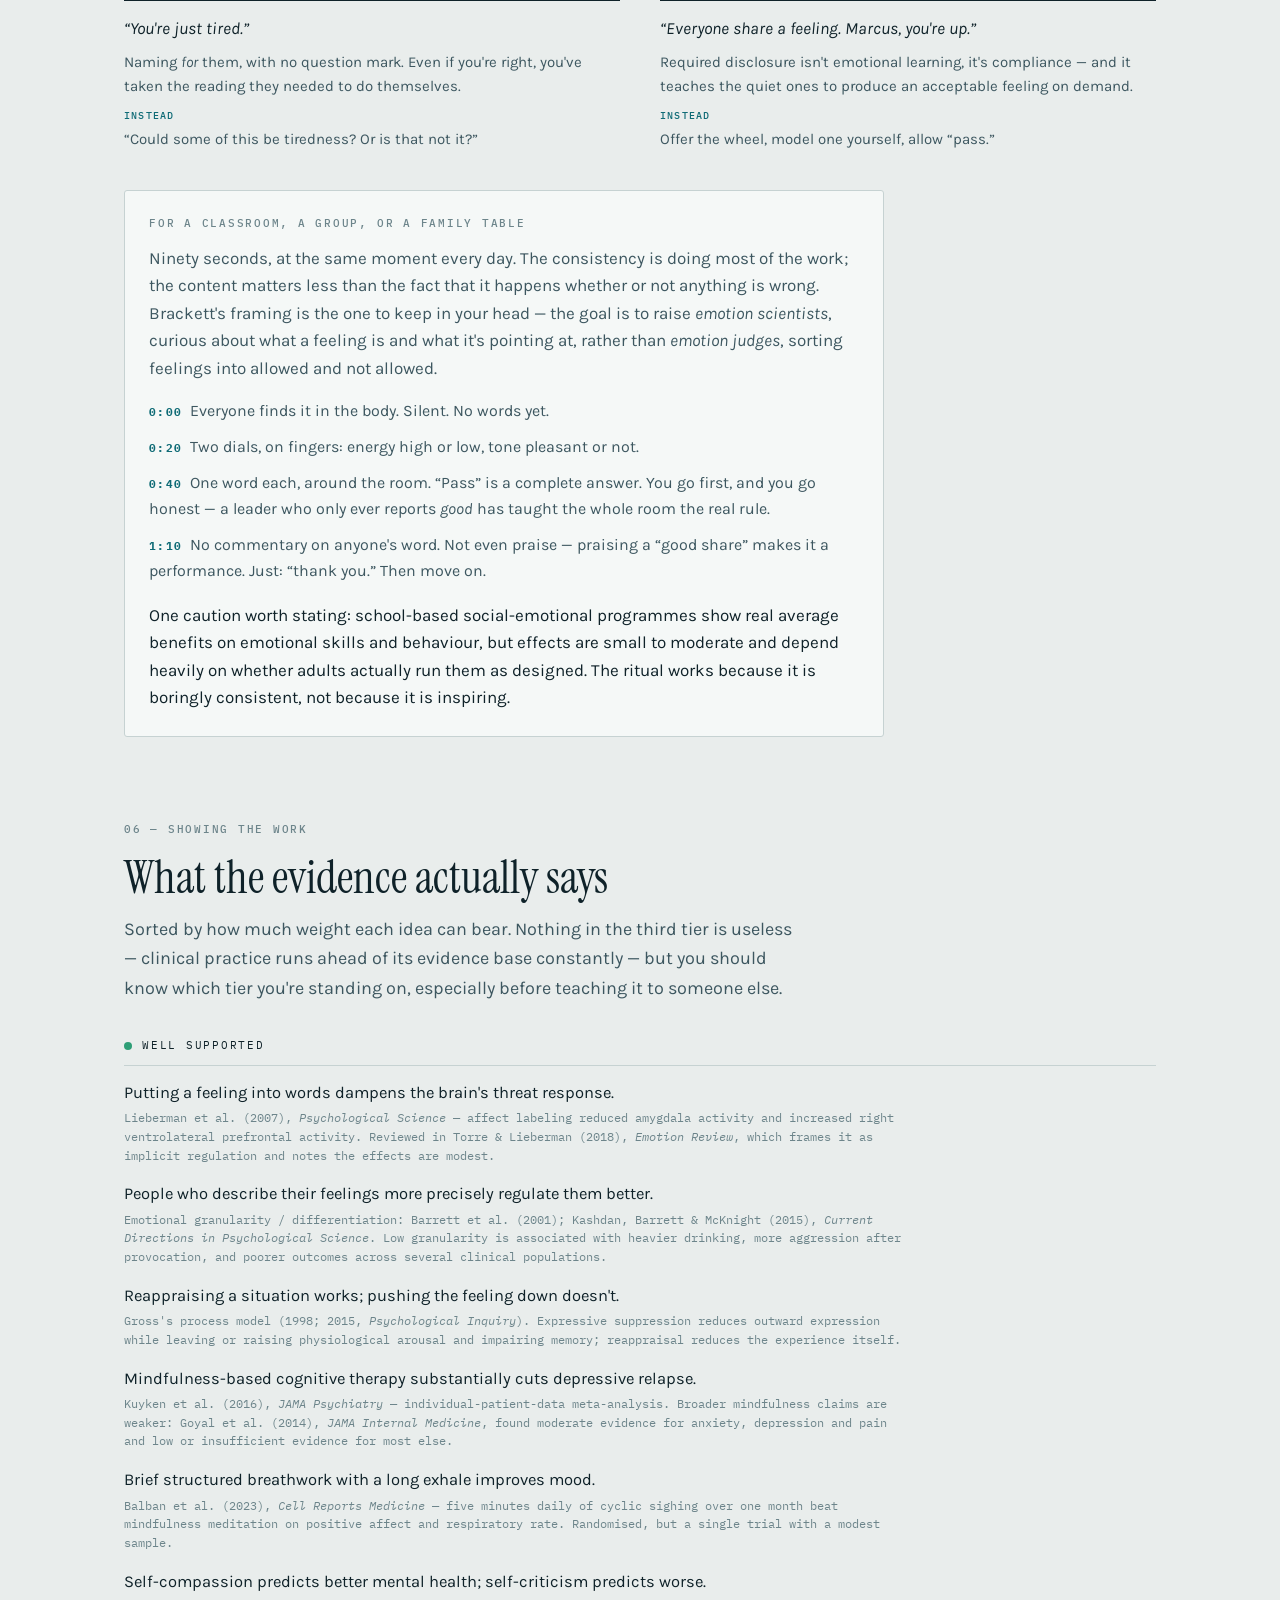
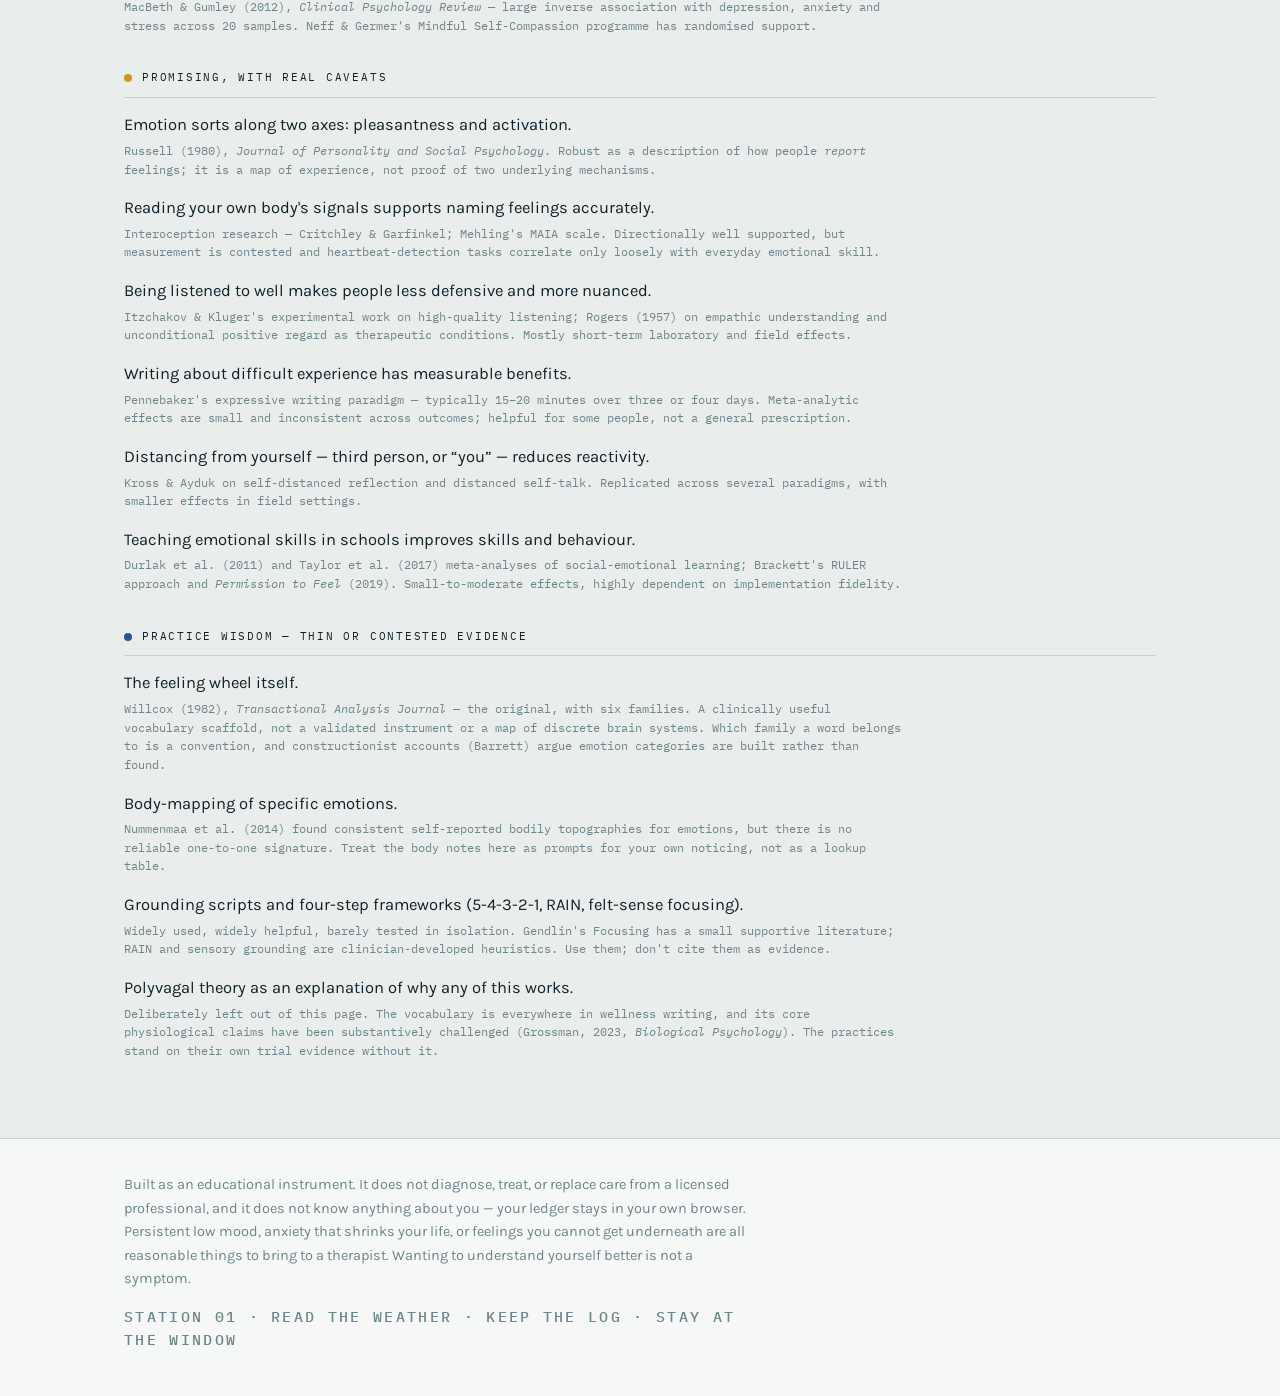
==== commit 2b2cc6de: "Add a second dial face: what the feeling is about Willcox's six families are core affect — valence a" ====
--- a/feelings/index.html
+++ b/feelings/index.html
@@ -3,7 +3,7 @@
 <head>
 <meta charset="utf-8">
 <meta name="viewport" content="width=device-width,initial-scale=1">
-<meta name="description" content="An interactive feeling wheel, naming prompts, a private check-in ledger, and timed presence practices.">
+<meta name="description" content="Two interactive feeling dials — what a feeling is in the body, and what it is about — with naming prompts, a private ledger and timed presence practices.">
 <style>*,*::before,*::after{box-sizing:border-box}body{margin:0}img,svg{max-width:100%}</style>
 </head>
 <body>
@@ -361,6 +361,46 @@
   .foot-in{padding:28px 18px 38px}
 }
 
+/* sibling comparison — how the three precise words actually differ */
+.sibs{display:flex; flex-direction:column; gap:3px}
+.sib{display:grid; grid-template-columns:auto 1fr; gap:12px; align-items:baseline; text-align:left;
+  background:var(--sunk); border:1px solid var(--rule); border-left:2px solid var(--rule-2);
+  border-radius:2px; padding:9px 12px; cursor:pointer; font-family:inherit; color:var(--ink);
+  transition:border-color .15s, background .15s}
+.sib:hover{border-color:var(--ink-3)}
+.sib[aria-pressed="true"]{background:var(--accent-wash); border-color:var(--accent); border-left-color:var(--accent)}
+.sib .sw{font-size:15.5px; font-weight:500; white-space:nowrap}
+.sib .st{font-size:13px; color:var(--ink-3); line-height:1.55}
+.sib[aria-pressed="true"] .st{color:var(--ink-2)}
+.sib-note{font-size:13px; color:var(--ink-3); line-height:1.65; margin-top:14px;
+  border-top:1px dashed var(--rule); padding-top:12px}
+@media (max-width:520px){ .sib{grid-template-columns:1fr; gap:3px} .sib .sw{white-space:normal} }
+
+/* block-style scroll reveal — enabled only once JS is running, so the page
+   is fully visible if scripts fail or IntersectionObserver is missing */
+html.reveal-on [data-reveal]{opacity:0; transform:translateY(22px)}
+html.reveal-on [data-reveal].is-in{opacity:1; transform:none;
+  transition:opacity .8s cubic-bezier(.22,1,.36,1), transform .8s cubic-bezier(.22,1,.36,1)}
+/* second dial face — neutral inner ring (its families are appraisals, not affect) */
+.dial-tabs{display:flex; gap:3px; margin-bottom:18px; border:1px solid var(--rule);
+  border-radius:3px; padding:3px; background:var(--panel)}
+.dial-tabs button{flex:1; font-family:inherit; font-size:12.5px; letter-spacing:.04em;
+  padding:11px 12px; background:transparent; border:0; border-radius:2px;
+  color:var(--ink-2); cursor:pointer; transition:background .15s, color .15s}
+.dial-tabs button:hover{background:var(--sunk); color:var(--ink)}
+.dial-tabs button[aria-selected="true"]{background:var(--accent); color:var(--accent-ink)}
+.wedge[data-neutral="1"] .wseg{fill:color-mix(in oklab, var(--ink-3) 15%, var(--panel))}
+.wedge[data-neutral="1"]:hover .wseg{fill:color-mix(in oklab, var(--ink-3) 26%, var(--panel))}
+.wedge[data-neutral="1"][data-on="1"] .wseg{fill:color-mix(in oklab, var(--ink-3) 36%, var(--panel)); stroke:var(--ink-3)}
+.af-link{display:inline-flex; align-items:center; gap:8px; background:none; border:0; padding:0;
+  font-family:inherit; font-size:inherit; color:var(--accent); cursor:pointer;
+  text-decoration:underline; text-underline-offset:3px; text-align:left}
+.af-link:hover{color:var(--accent-2)}
+
+@media (prefers-reduced-motion: reduce){
+  html.reveal-on [data-reveal]{opacity:1 !important; transform:none !important}
+}
+
 @media (prefers-reduced-motion: reduce){
   *{animation-duration:.001ms !important; transition-duration:.001ms !important}
 }
@@ -403,7 +443,7 @@
 
 <!-- ══════════════════ THE DIAL ══════════════════ -->
 <section id="dial"><div class="wrap">
-  <header>
+  <header data-reveal>
     <p class="eyebrow">01 — The instrument</p>
     <h2 class="sec-title">The dial</h2>
     <p class="sec-lede">Six families in the hub ring, ordered the way affect actually varies — pleasant to
@@ -414,10 +454,14 @@
 
   <div class="dial-grid">
     <div>
-      <div class="dial-shell"><svg class="dial" id="dialSvg" viewBox="0 0 760 760" role="group" aria-label="Interactive feeling dial"></svg></div>
+      <div class="dial-tabs" role="tablist" aria-label="Which dial" data-reveal>
+        <button type="button" role="tab" data-dial="core" aria-selected="true"></button>
+        <button type="button" role="tab" data-dial="about" aria-selected="false"></button>
+      </div>
+      <div class="dial-shell" data-reveal><svg class="dial" id="dialSvg" viewBox="0 0 760 760" role="group" aria-label="Interactive feeling dial"></svg></div>
       <p class="eyebrow" style="margin-top:16px; text-align:center; line-height:1.7">
-        Inner ring: family · Middle: feeling · Outer: the precise word<br>
-        <span style="text-transform:none; letter-spacing:.02em">Reading clockwise from the top — pleasant &amp; energized → pleasant &amp; quiet → unpleasant &amp; quiet → unpleasant &amp; energized</span>
+        <span id="dialNote"></span><br>
+        <span id="dialNote2" style="text-transform:none; letter-spacing:.02em"></span>
       </p>
     </div>
 
@@ -439,7 +483,7 @@
 
 <!-- ══════════════════ NAMING LADDER ══════════════════ -->
 <section id="name"><div class="wrap">
-  <header>
+  <header data-reveal>
     <p class="eyebrow">02 — When the word won't come</p>
     <h2 class="sec-title">Five rungs to a name</h2>
     <p class="sec-lede">Most people reach for the label first and land on <em>fine</em>, <em>stressed</em>,
@@ -449,7 +493,7 @@
 
   <div class="rungs">
 
-    <div class="rung">
+    <div class="rung" data-reveal>
       <div class="rung-n">1</div>
       <div class="stack g14">
         <h3>Find it in your body before you name it</h3>
@@ -465,7 +509,7 @@
       </div>
     </div>
 
-    <div class="rung">
+    <div class="rung" data-reveal>
       <div class="rung-n">2</div>
       <div class="stack g14">
         <h3>Set two dials: energy and tone</h3>
@@ -478,7 +522,7 @@
       </div>
     </div>
 
-    <div class="rung">
+    <div class="rung" data-reveal>
       <div class="rung-n">3</div>
       <div class="stack g14">
         <h3>Take the family the dials point to</h3>
@@ -491,7 +535,7 @@
       </div>
     </div>
 
-    <div class="rung">
+    <div class="rung" data-reveal>
       <div class="rung-n">4</div>
       <div class="stack g14">
         <h3>Go one word more precise than feels necessary</h3>
@@ -504,7 +548,7 @@
       </div>
     </div>
 
-    <div class="rung">
+    <div class="rung" data-reveal>
       <div class="rung-n">5</div>
       <div class="stack g14">
         <h3>Ask what it is asking for</h3>
@@ -520,7 +564,7 @@
     </div>
   </div>
 
-  <div class="card imposters" style="margin-top:44px">
+  <div data-reveal class="card imposters" style="margin-top:44px">
     <p class="eyebrow" style="margin-bottom:12px">Check for imposters</p>
     <p class="measure" style="margin-bottom:20px; color:var(--ink-2)">Some words feel like feelings but
     are actually verdicts about what someone else did. They point outward, invite argument, and hide the
@@ -541,7 +585,7 @@
 
 <!-- ══════════════════ LEDGER ══════════════════ -->
 <section id="log"><div class="wrap">
-  <header>
+  <header data-reveal>
     <p class="eyebrow">03 — The record</p>
     <h2 class="sec-title">The ledger</h2>
     <p class="sec-lede">A weather station is only useful because it keeps a log. One entry takes twenty
@@ -551,7 +595,7 @@
   </header>
 
   <div class="log-grid">
-    <div class="card stack g20">
+    <div data-reveal class="card stack g20">
       <p class="eyebrow">New check-in</p>
       <div>
         <label class="lab" for="wordIn">The feeling — one precise word</label>
@@ -590,12 +634,12 @@
     </div>
 
     <div>
-      <div class="tiles" id="tiles"></div>
+      <div class="tiles" id="tiles" data-reveal></div>
       <p class="eyebrow" style="margin-top:10px; text-transform:none; letter-spacing:.02em; line-height:1.6">
         <span style="text-transform:uppercase; letter-spacing:.14em">Distinct words</span> is your
         granularity score. Watch it climb — that number, not the pleasant share, is the skill.</p>
 
-      <div class="card spark-card">
+      <div data-reveal class="card spark-card">
         <div class="spark-head">
           <p class="eyebrow">Intensity, last 20 check-ins</p>
           <span class="eyebrow" id="sparkNote" style="letter-spacing:.06em; text-transform:none"></span>
@@ -606,19 +650,19 @@
         </div>
       </div>
 
-      <div class="card" style="margin-top:1px">
+      <div data-reveal class="card" style="margin-top:1px">
         <p class="eyebrow">Where your check-ins land</p>
         <div class="dist" id="dist"></div>
       </div>
 
-      <div class="ledger" id="ledger" aria-live="polite"></div>
+      <div class="ledger" id="ledger" data-reveal aria-live="polite"></div>
     </div>
   </div>
 </div></section>
 
 <!-- ══════════════════ PRESENCE ══════════════════ -->
 <section id="presence"><div class="wrap">
-  <header>
+  <header data-reveal>
     <p class="eyebrow">04 — The practice</p>
     <h2 class="sec-title">How to be present</h2>
     <p class="sec-lede">Presence has an operational definition, which is what makes it trainable:
@@ -627,7 +671,7 @@
     third is the one people skip. Judging what you find turns noticing into a performance review.</p>
   </header>
 
-  <div class="card measure" style="max-width:74ch; margin-bottom:26px">
+  <div data-reveal class="card measure" style="max-width:74ch; margin-bottom:26px">
     <p class="eyebrow" style="margin-bottom:12px">The one reframe that makes it work</p>
     <p style="color:var(--ink-2)">Presence is not an unbroken beam of attention. It is the act of
     <em>returning</em>. Your mind will leave — that isn't failure, that's the equipment. Each time you
@@ -638,7 +682,7 @@
 
   <div class="prac-grid">
 
-    <div class="card prac">
+    <div data-reveal class="card prac">
       <div><span class="pill">5 minutes</span></div>
       <h3>Cyclic sighing</h3>
       <p class="how">Two inhales through the nose — a long one, then a short top-up — then a slow,
@@ -656,7 +700,7 @@
       trial. The strongest short-practice evidence on this page.</p>
     </div>
 
-    <div class="card prac">
+    <div data-reveal class="card prac">
       <div><span class="pill">3 minutes</span></div>
       <h3>The breathing space</h3>
       <p class="how">Three sixty-second stages, in this order. <b>Wide:</b> what is here right now —
@@ -675,7 +719,7 @@
       better-evidenced psychological interventions there is.</p>
     </div>
 
-    <div class="card prac">
+    <div data-reveal class="card prac">
       <div><span class="pill">10 minutes</span></div>
       <h3>Anchor and return</h3>
       <p class="how">Pick one anchor — breath at the nostrils, feet on the floor, sound in the room. Rest
@@ -697,7 +741,7 @@
     </div>
   </div>
 
-  <div class="card" style="margin-top:26px; max-width:74ch">
+  <div data-reveal class="card" style="margin-top:26px; max-width:74ch">
     <p class="eyebrow" style="margin-bottom:12px">And when the feeling is too big to sit with</p>
     <p style="color:var(--ink-2)">Presence practice is for weather you can stand in. When you're flooded,
     the order changes: settle the body first, name second, decide third. Never negotiate, reply, or
@@ -711,7 +755,7 @@
 
 <!-- ══════════════════ TEACHING ══════════════════ -->
 <section id="teach"><div class="wrap">
-  <header>
+  <header data-reveal>
     <p class="eyebrow">05 — Passing it on</p>
     <h2 class="sec-title">Teaching the gift</h2>
     <p class="sec-lede">Here is the hard part, said plainly: presence is caught, not taught. People —
@@ -720,29 +764,29 @@
     lesson. It's arriving settled.</p>
   </header>
 
-  <div class="moves" style="margin-bottom:34px">
-    <div class="move">
+  <div class="moves" data-reveal style="margin-bottom:34px">
+    <div class="move" data-reveal>
       <p class="mk">Move one</p>
       <h4>Regulate yourself first</h4>
       <p>Before you say anything, take one slow exhale and drop your shoulders. Co-regulation is
       physiological: a settled adult is the intervention. An adult performing calm while braced
       underneath gets read as danger, because the body is the honest channel.</p>
     </div>
-    <div class="move">
+    <div class="move" data-reveal>
       <p class="mk">Move two</p>
       <h4>Name, don't fix</h4>
       <p>Offer a guess with a question mark on the end — “that sounds lonely, is that close?” — and let
       them correct you. Being corrected is the win. A guess invites; a diagnosis closes. Naming *for*
       someone teaches them to outsource the reading you're trying to build.</p>
     </div>
-    <div class="move">
+    <div class="move" data-reveal>
       <p class="mk">Move three</p>
       <h4>Leave the silence</h4>
       <p>Count three full seconds after they stop. The real sentence usually lives in second four.
       High-quality listening — undivided attention, no rush to advise — measurably lowers a speaker's
       defensiveness and helps them think in more complexity about their own situation.</p>
     </div>
-    <div class="move">
+    <div class="move" data-reveal>
       <p class="mk">Move four</p>
       <h4>Ask “what else?” twice</h4>
       <p>Most people give the acceptable feeling first and the true one third. Two rounds of “what else
@@ -752,7 +796,7 @@
 
   <div class="scripts" style="margin-bottom:34px">
 
-    <div class="script">
+    <div class="script" data-reveal>
       <p class="who">With a young child · six years old, crying, won't say why</p>
       <div class="line line-you"><span class="sp">You</span><span class="sl">Come sit. I'm not going anywhere. <em>(Sit down. Match their height. Say nothing for five seconds.)</em></span></div>
       <div class="line"><span class="sp">Child</span><span class="sl"><em>(still crying)</em></span></div>
@@ -767,7 +811,7 @@
       they get to say no. Every round of this builds the vocabulary they'll use at sixteen.</p>
     </div>
 
-    <div class="script">
+    <div class="script" data-reveal>
       <p class="who">With a teenager · one-word answers, door mostly closed</p>
       <div class="line line-you"><span class="sp">You</span><span class="sl">You don't have to talk. I'm going to sit here a minute. <em>(Sit. Do not look directly at them. Say nothing.)</em></span></div>
       <div class="line"><span class="sp">Teen</span><span class="sl">I'm fine.</span></div>
@@ -784,7 +828,7 @@
       them not to bring you the next one. Say what you'll do later; right now, just stay.</p>
     </div>
 
-    <div class="script">
+    <div class="script" data-reveal>
       <p class="who">With an adult · a colleague, mid-spiral, at your door</p>
       <div class="line"><span class="sp">Them</span><span class="sl">Sorry — do you have a second? This whole thing is falling apart and I don't even know where to start.</span></div>
       <div class="line line-you"><span class="sp">You</span><span class="sl">I've got ten minutes and I'm not doing anything else with them. <em>(Close the laptop. Visibly.)</em></span></div>
@@ -803,25 +847,25 @@
   <p class="sec-lede" style="margin-bottom:26px">All four are well-meant. All four teach the person that
   their feeling was a problem for you.</p>
   <div class="donts" style="margin-bottom:38px">
-    <div class="dont">
+    <div class="dont" data-reveal>
       <p class="bad">“At least it's not…”</p>
       <p class="why">Comparison is a hand over the mouth. It says the size of your feeling is the thing
       we're negotiating.</p>
       <p class="instead"><b>Instead</b>“That's a lot. Tell me more about it.”</p>
     </div>
-    <div class="dont">
+    <div class="dont" data-reveal>
       <p class="bad">“Don't be sad — look at all this.”</p>
       <p class="why">Counter-evidence is an argument, and nobody has ever been argued out of a feeling.
       They just stop reporting it.</p>
       <p class="instead"><b>Instead</b>“Sad makes sense here. I'm not going anywhere.”</p>
     </div>
-    <div class="dont">
+    <div class="dont" data-reveal>
       <p class="bad">“You're just tired.”</p>
       <p class="why">Naming <em>for</em> them, with no question mark. Even if you're right, you've taken
       the reading they needed to do themselves.</p>
       <p class="instead"><b>Instead</b>“Could some of this be tiredness? Or is that not it?”</p>
     </div>
-    <div class="dont">
+    <div class="dont" data-reveal>
       <p class="bad">“Everyone share a feeling. Marcus, you're up.”</p>
       <p class="why">Required disclosure isn't emotional learning, it's compliance — and it teaches the
       quiet ones to produce an acceptable feeling on demand.</p>
@@ -829,7 +873,7 @@
     </div>
   </div>
 
-  <div class="card" style="max-width:76ch">
+  <div data-reveal class="card" style="max-width:76ch">
     <p class="eyebrow" style="margin-bottom:12px">For a classroom, a group, or a family table</p>
     <p style="color:var(--ink-2); margin-bottom:16px">Ninety seconds, at the same moment every day. The
     consistency is doing most of the work; the content matters less than the fact that it happens whether
@@ -851,7 +895,7 @@
 
 <!-- ══════════════════ EVIDENCE ══════════════════ -->
 <section id="evidence"><div class="wrap">
-  <header>
+  <header data-reveal>
     <p class="eyebrow">06 — Showing the work</p>
     <h2 class="sec-title">What the evidence actually says</h2>
     <p class="sec-lede">Sorted by how much weight each idea can bear. Nothing in the third tier is
@@ -860,7 +904,7 @@
   </header>
 
   <div class="tiers">
-    <div class="tier">
+    <div class="tier" data-reveal>
       <h3><span class="grade" style="background:var(--f3)"></span>Well supported</h3>
       <ul>
         <li><p class="claim">Putting a feeling into words dampens the brain's threat response.</p>
@@ -893,7 +937,7 @@
       </ul>
     </div>
 
-    <div class="tier">
+    <div class="tier" data-reveal>
       <h3><span class="grade" style="background:var(--f1)"></span>Promising, with real caveats</h3>
       <ul>
         <li><p class="claim">Emotion sorts along two axes: pleasantness and activation.</p>
@@ -922,7 +966,7 @@
       </ul>
     </div>
 
-    <div class="tier">
+    <div class="tier" data-reveal>
       <h3><span class="grade" style="background:var(--f4)"></span>Practice wisdom — thin or contested evidence</h3>
       <ul>
         <li><p class="claim">The feeling wheel itself.</p>
@@ -974,22 +1018,34 @@
         body:"Shoulders dropped, slow easy breath, a warm settled chest.",
         need:"To be noticed before it passes. Contentment is quiet and almost never gets logged.",
         ask:"What is enough right now that you'd normally walk straight past?",
-        nubs:["satisfied","at ease","fulfilled"] },
+        nubs:[
+          ["satisfied","A specific want has been met.","Points at something that is now sufficient — the meal, the finished task. It has an object, and it fades when the object does."],
+          ["at ease","Nothing is asking anything of you.","About the absence of pressure rather than the presence of a good thing. You could stay here a while."],
+          ["fulfilled","The shape of your life fits.","Not about this moment but about the whole. Slower to arrive and slower to leave, and it survives a bad afternoon."]] },
       { name:"Playful", def:"Energy with no goal attached. The opposite of performing — and the first thing to disappear when you're being evaluated.",
         body:"Light across the face, wanting to move, quick shallow breath.",
         need:"Permission, and usually a partner. Play dies under assessment.",
         ask:"What would you do right now if you knew nobody was grading it?",
-        nubs:["amused","buoyant","silly"] },
+        nubs:[
+          ["amused","Something struck you as funny.","Directed at a thing outside you — a joke, an absurdity. It is a response, so it needs material."],
+          ["buoyant","Light for no particular reason.","The mood rather than the reaction. Nothing is funny; you are simply hard to weigh down today."],
+          ["silly","Willing to look foolish.","The most exposed of the three, because it needs an audience that will not use it against you. Children lose this first in unsafe rooms."]] },
       { name:"Excited", def:"Pleasant activation aimed at something coming. Physiologically almost identical to anxiety — the difference is what you expect to happen.",
         body:"Fast heart, buzzing hands, genuinely hard to sit still.",
         need:"Somewhere to put the charge, and someone to tell.",
         ask:"What are you moving toward — and is any part of this actually nervous?",
-        nubs:["eager","charged","thrilled"] },
+        nubs:[
+          ["eager","Leaning toward one specific thing.","Has a target and a direction — you want to start. The closest of the three to impatience."],
+          ["charged","Energy in the body, not yet aimed.","The physical fact of activation before it attaches to anything. This is the one most often mistaken for anxiety."],
+          ["thrilled","The peak, and brief.","Top of the range, usually about something that just happened rather than something coming. It does not sustain."]] },
       { name:"Hopeful", def:"Holding that a better outcome is possible without knowing it's coming. Quietly vulnerable, because hope is the thing that can be disappointed.",
         body:"Chest opens, eyes lift, a slight forward lean.",
         need:"One concrete next step, so hope doesn't have to live on abstraction.",
         ask:"What are you hoping for, and what would the very first sign of it be?",
-        nubs:["buoyed","expectant","heartened"] } ] },
+        nubs:[
+          ["buoyed","Lifted by something that just happened.","A specific piece of good news is holding you up. Borrowed from an event, so it can be taken back."],
+          ["expectant","Leaning forward, assuming it comes.","Treats the good outcome as on its way rather than merely possible. Nearer to confidence, and further to fall."],
+          ["heartened","Discouragement, reversed.","Only makes sense after something had knocked you down. This is recovery, not optimism."]] } ] },
 
   { key:"powerful", name:"Powerful", v:"pleasant", a:"high", tone:"Pleasant, high agency — you are the one acting, not the one being acted on.",
     mids:[
@@ -997,22 +1053,34 @@
         body:"Weight even on both feet, steady voice, loose jaw.",
         need:"To be spent. Confidence with nowhere to go turns into restlessness.",
         ask:"What, specifically, are you actually competent at here?",
-        nubs:["assured","capable","steady"] },
+        nubs:[
+          ["assured","No need to check.","The absence of doubt about your standing rather than your skill. You are not scanning for approval."],
+          ["capable","You have done this before.","Grounded in evidence: specific competence at a specific task. The most defensible of the three, and the easiest to rebuild."],
+          ["steady","Unshaken while it is hard.","Not about ability but about not tipping. Available even when you are unsure, which the other two are not."]] },
       { name:"Proud", def:"A standard of your own being met. Distinct from being praised — you can be praised and feel nothing, or unwitnessed and feel this.",
         body:"Chest lifts, spine lengthens, an involuntary small smile.",
         need:"To be witnessed by one person whose judgement you'd actually trust.",
         ask:"What did this cost you that nobody else can see?",
-        nubs:["gratified","worthy","glowing"] },
+        nubs:[
+          ["gratified","Effort met its return.","Points at the outcome — it paid off. It needs a result, so it can be withheld."],
+          ["worthy","A claim about you, not the work.","Deeper and rarer: the sense of deserving your place. The direct opposite of shame, which is why shame attacks it."],
+          ["glowing","Visible on you.","The bodily overflow of pride — warmth, a smile you cannot fully hide. The part other people notice first."]] },
       { name:"Respected", def:"Registering that you matter to someone. This one depends on other people — which is exactly why losing it lands so hard.",
         body:"Warmth in the face, open throat, easier eye contact.",
         need:"To be said out loud. Naming it back is what makes it repeat.",
         ask:"Who gave you this, and do they know they did?",
-        nubs:["valued","seen","honoured"] },
+        nubs:[
+          ["valued","You are useful here.","About your contribution being registered. Can be entirely true while nobody knows you at all."],
+          ["seen","You are known here.","About your interior, not your output. This is what people are usually starving for when they say they feel invisible."],
+          ["honoured","Someone chose to raise you up.","Public and deliberate — an act, not an atmosphere. Arrives with a slight weight of obligation."]] },
       { name:"Purposeful", def:"Energy organised around something that matters. The most durable form of feeling powerful, because it doesn't need an audience.",
         body:"Narrow focus, forward pressure, time going missing.",
         need:"Protection from interruption.",
         ask:"What is the one thing this is in service of?",
-        nubs:["driven","focused","resolute"] } ] },
+        nubs:[
+          ["driven","Pushed from behind.","Energy with force in it, sometimes uncomfortable. Fear fuels this as easily as meaning does — worth checking which."],
+          ["focused","Narrowed, and it feels good.","About attention rather than motivation. The state itself is pleasant, and time disappears inside it."],
+          ["resolute","Decided, and no longer arguing.","The quietest of the three, and not high energy at all. The internal debate has simply ended."]] } ] },
 
   { key:"peaceful", name:"Peaceful", v:"pleasant", a:"low", tone:"Pleasant, low energy — nothing needs to change right now.",
     mids:[
@@ -1020,22 +1088,34 @@
         body:"Long exhale, soft belly, attention wide rather than pointed.",
         need:"Not to be spent immediately. Protect whatever produced it.",
         ask:"What did you do — or stop doing — that let this happen?",
-        nubs:["calm","still","unhurried"] },
+        nubs:[
+          ["calm","The storm is not happening.","Defined by what is absent — activation has come down. Usually the recovery from something."],
+          ["still","Nothing is moving inside.","Stronger than calm and much rarer: even the small internal churn has stopped."],
+          ["unhurried","Time is not chasing you.","Specifically about pace. You can be busy and unhurried, which is why it earns its own word."]] },
       { name:"Loving", def:"Warmth moving outward toward someone specific. Directional, which is what separates it from contentment.",
         body:"Chest warm and full, wanting to move closer, soft throat.",
         need:"Expression. Unspoken love reliably turns into ache.",
         ask:"Who is this pointed at, and what stops you saying it to them?",
-        nubs:["tender","warm","fond"] },
+        nubs:[
+          ["tender","Careful, because they are breakable.","Contains awareness of the other person's fragility. Shows up around children, the ill, the newly hurt."],
+          ["warm","Simple goodwill, no ache.","The broadest and lightest of the three. Can point at many people at once, including strangers."],
+          ["fond","Affection with history in it.","Requires time — you cannot be fond of someone you met today. Comfortable rather than intense."]] },
       { name:"Thankful", def:"Registering that something good came from outside you. Requires admitting dependence, which is why it can feel unexpectedly heavy.",
         body:"Chest full in a good way, throat tight, sometimes tears.",
         need:"To reach the actual person, not just to be felt privately.",
         ask:"Who or what gave you something you didn't earn?",
-        nubs:["grateful","moved","humbled"] },
+        nubs:[
+          ["grateful","Clear-eyed acknowledgement.","You can hold this one steadily and say it out loud. The most usable of the three."],
+          ["moved","It got past your defences.","Physical — throat, eyes. Not chosen: it happens when the kindness lands harder than you expected."],
+          ["humbled","You received more than you had earned.","Includes the sting of the gap between what you deserved and what you got. Uncomfortable, and worth staying with."]] },
       { name:"Trusting", def:"Lowered guard. Your nervous system's verdict that this situation is safe — a judgement, and occasionally a wrong one.",
         body:"Shoulders down from the ears, slower scanning, open posture.",
         need:"To be worth it. Trust is data; check it against behaviour.",
         ask:"What told your body this was safe?",
-        nubs:["safe","at rest","open"] } ] },
+        nubs:[
+          ["safe","Nothing here will hurt you.","About threat being absent. The precondition for the other two, and the first to go."],
+          ["at rest","You can stop working.","Vigilance itself has stood down — not just no danger, but no monitoring for danger. Far rarer than safe."],
+          ["open","Willing to be affected.","Active rather than passive: you are letting things in. This is the one that makes closeness possible."]] } ] },
 
   { key:"sad", name:"Sad", v:"unpleasant", a:"low", tone:"Unpleasant, low energy — something is gone, or out of reach.",
     mids:[
@@ -1043,22 +1123,34 @@
         body:"Hollow chest, heavy limbs, a pull to curl inward.",
         need:"Contact. One real exchange does more than a crowd.",
         ask:"Who would you want to walk through the door right now?",
-        nubs:["isolated","unseen","homesick"] },
+        nubs:[
+          ["isolated","No one is near.","About the physical fact. Fixable by presence, which makes it the simplest of the three."],
+          ["unseen","People are near and it does not help.","The crowded-room version. Presence is not the missing ingredient — being known is."],
+          ["homesick","Missing a specific belonging.","Aimed at a particular place, time, or people you had. Grief wearing loneliness's clothes."]] },
       { name:"Grieving", def:"The bill for having loved something. Not a problem to be solved — it's love with nowhere left to land.",
         body:"Waves rather than a state: chest and throat tighten, then release. Unpredictable timing.",
         need:"Time and company. Not repair, and not perspective.",
         ask:"What are you missing, and what did it give you that you no longer have?",
-        nubs:["bereft","aching","wistful"] },
+        nubs:[
+          ["bereft","Recent, and raw.","Stripped and disoriented, hard to function. Comes in waves and does not take comfort well."],
+          ["aching","The steady middle of it.","Less acute, more constant. You can work through this one, and it lasts far longer than people expect."],
+          ["wistful","Softened by time.","Loss that has become almost sweet. If grief is going well it eventually arrives here — not a lesser feeling, a later one."]] },
       { name:"Ashamed", def:"“I am bad,” where guilt says “I did something bad.” Guilt moves you toward repair; shame moves you toward hiding. The difference is everything.",
         body:"Heat in the face and neck, gaze dropping, wanting to be physically smaller.",
         need:"To be seen anyway. Shame does not survive being met without flinching.",
         ask:"Is this about something you did, or about who you think you are? What's the guilt version of the sentence?",
-        nubs:["exposed","small","mortified"] },
+        nubs:[
+          ["exposed","Something private became visible.","About being seen, not about being bad. Can happen over something you do not even think is wrong."],
+          ["small","Shrunk in your own estimation.","The chronic form: a background sense of being less. This is the one that shapes how people behave for years."],
+          ["mortified","Acute, specific, and burning.","Tied to a moment you can replay. Intense but time-limited, and it fades in a way small does not."]] },
       { name:"Weary", def:"Depletion, not laziness. Often what depression feels like from the inside before it has a name.",
         body:"Everything heavy, food and interest gone flat, speech slow.",
         need:"Real rest — and if this has run for weeks, a professional set of eyes.",
         ask:"When did you last feel rested? What has been drawing on you since then?",
-        nubs:["depleted","flat","numb"] } ] },
+        nubs:[
+          ["depleted","Spent, and rest would fix it.","Straightforward exhaustion after real output. Responds to sleep and food, which is what separates it from the others."],
+          ["flat","Nothing tastes like anything.","Not tiredness but loss of colour — you can be rested and flat. Persistent flatness is worth taking to a professional."],
+          ["numb","Feeling has switched off.","Protective shutdown rather than depletion. Often follows something overwhelming, and it is not calm even when it looks like it."]] } ] },
 
   { key:"scared", name:"Scared", v:"unpleasant", a:"high", tone:"Unpleasant, high energy — something might hurt, and you're braced for it.",
     mids:[
@@ -1066,22 +1158,34 @@
         body:"Tight chest, high shallow breathing, restless hands, eyes scanning.",
         need:"Specificity. A named fear is smaller than an unnamed one.",
         ask:"Finish the sentence: “I'm afraid that ______ will happen, and then ______.”",
-        nubs:["restless","keyed up","dreading"] },
+        nubs:[
+          ["restless","Cannot settle, do not know why.","The mildest and most physical — the body wants to move. Often the earliest signal you get."],
+          ["keyed up","Wound tight and alert.","Higher activation and harder to think through. Sleep is the first thing to go here."],
+          ["dreading","Pointed at a specific thing coming.","Has an object and often a date. Paradoxically the most workable, because a named fear can be planned for."]] },
       { name:"Insecure", def:"Fear pointed at your own adequacy rather than at the situation. The threat is being found out.",
         body:"Tight throat, shoulders drawn up, silently rehearsing what to say.",
         need:"Evidence, not reassurance. Reassurance wears off in an hour.",
         ask:"What are you afraid they'll find out? Now — is it actually true?",
-        nubs:["unsure","shaky","inadequate"] },
+        nubs:[
+          ["unsure","You do not know if you can.","An open question, not yet a verdict. The lightest of the three, and honest."],
+          ["shaky","Confidence was there and slipped.","About instability rather than absence — you had footing and lost it. Recoverable, and it knows that."],
+          ["inadequate","A verdict about yourself.","No longer a question. This is where insecurity meets shame, and the one that needs contradicting with evidence."]] },
       { name:"Overwhelmed", def:"Demand past capacity, so nothing gets processed at all. The freeze is a full inbox, not a failure of character.",
         body:"Buzzing head, tight chest, can't finish a thought, urge to leave the room.",
         need:"Reduction. One item, written down, out of your head.",
         ask:"If you could only do one of these in the next hour, which one?",
-        nubs:["flooded","scattered","frozen"] },
+        nubs:[
+          ["flooded","Too much feeling at once.","The volume problem: emotion has exceeded capacity. Nothing else works until this comes down."],
+          ["scattered","Too many things at once.","The attention problem. You can still function, just not in a straight line — a written list genuinely helps here."],
+          ["frozen","The system has stopped.","The end state of the other two. Not resistance and not laziness, but a full inbox refusing new input. Needs one tiny action, not a plan."]] },
       { name:"Threatened", def:"Fear with a source you can point at. Sharper and considerably more useful than free-floating anxiety.",
         body:"Jaw set, muscles loaded, narrowed vision, very awake.",
         need:"Safety first, decisions second. Don't strategise while flooded.",
         ask:"What is the specific threat, and what would genuinely make you safer in the next ten minutes?",
-        nubs:["alarmed","wary","braced"] } ] },
+        nubs:[
+          ["alarmed","It just happened.","The spike: sudden, whole-body, and quick to fade if the threat does not materialise."],
+          ["wary","You are watching something.","Low-grade and sustainable — you can be wary for weeks. Useful information about a person or a place."],
+          ["braced","You expect impact.","The threat is coming and you have stopped avoiding it. The body has committed to absorbing it, and holding this is exhausting."]] } ] },
 
   { key:"mad", name:"Mad", v:"unpleasant", a:"high", tone:"Unpleasant, high energy — a boundary or a value has been crossed.",
     mids:[
@@ -1089,23 +1193,254 @@
         body:"Tension in hands and jaw, sharp exhale, a wish to push against something.",
         need:"A different route — or to grieve the route that just closed.",
         ask:"What are you trying to do that isn't working? Is the block outside you or inside you?",
-        nubs:["thwarted","impatient","stuck"] },
+        nubs:[
+          ["thwarted","Something blocked you.","There is an obstacle you can point at, often a person or a rule. Directed outward."],
+          ["impatient","It is too slow.","About pace, not blockage — it is coming, just not fast enough. The most likely of the three to be about you."],
+          ["stuck","No route is visible.","Not blocked by something; just out of ideas. Quieter and more discouraging, and closest to the sad family."]] },
       { name:"Hurt", def:"Anger's softer origin, and almost always underneath it. Find the hurt and the anger gets far more accurate.",
         body:"Ache behind the sternum, tight throat, tears close to the surface.",
         need:"Acknowledgement — from whoever caused it, or failing that, from you.",
         ask:"What did you hope for from them that you didn't get?",
-        nubs:["wounded","betrayed","raw"] },
+        nubs:[
+          ["wounded","It landed and it is still open.","About the injury itself. Does not require intent — people wound each other accidentally all the time."],
+          ["betrayed","Trust specifically was broken.","Requires that you had trusted them. Sharper than wounded, and it damages the future as well as the present."],
+          ["raw","Anything touches it now.","About sensitivity after the fact. You will overreact and know you are overreacting. This is when to postpone conversations."]] },
       { name:"Irritated", def:"Low-grade anger, usually about accumulation rather than the current trigger. The last straw is rarely the problem.",
         body:"Prickly skin, short breath, no tolerance for noise or being touched.",
         need:"To find the real load. Also, unglamorously: food, water, sleep.",
         ask:"What is this the tenth of? And when did you last eat or sleep properly?",
-        nubs:["annoyed","edgy","prickly"] },
+        nubs:[
+          ["annoyed","This particular thing.","Has a cause you can name. Proportionate, and it passes when the thing stops."],
+          ["edgy","Ready to snap at anything.","No specific cause: a state, not a response. Almost always accumulation — or sleep, or hunger."],
+          ["prickly","Contact itself is unwelcome.","The one that shows up as pushing people away. Others feel it before you have named it, which is why it costs relationships."]] },
       { name:"Furious", def:"Full activation in defence of something that matters. Excellent information about your values, and terrible at choosing actions.",
         body:"Heat, hard heartbeat, sound loud in the ears, hands wanting to move.",
         need:"Discharge without damage now; the decision later.",
         ask:"Which value of yours got violated? And what will you regret if you act in the next ten minutes?",
-        nubs:["enraged","seething","hot"] } ] },
+        nubs:[
+          ["enraged","Full flood, outward.","Maximum activation with an urge to act. Nothing decided here survives review — impose a delay."],
+          ["seething","Full flood, contained.","The same intensity, held in. Lasts far longer than rage because nothing discharges it, and it leaks out sideways."],
+          ["hot","The first second of it.","The flash before you have decided anything. Catching it here is the whole skill: there is a real gap between hot and enraged."]] } ] },
 ];
+
+const ABOUT = [
+  { key:"self", name:"A SELF ON TRIAL", tone:"Feelings that need a self to be evaluated. Psychology calls these the self-conscious emotions, and they are the ones people most often mix up — at real cost, because guilt and shame pull in opposite directions.",
+    mids:[
+      { name:"guilt", af:3, nubs:null,
+        def:"“I did something bad.” Focused on the act, which is why it points toward repair — apologising, fixing, making it right. The workable one.",
+        body:"Restless, forward-leaning, a pull toward the person you affected. Not much of a face.",
+        need:"An action. Guilt is satisfied by amends, not by feeling worse.",
+        ask:"What did I do, and what would repair look like?",
+        vs:"With shame. Guilt is about the deed; shame is about you. Guilt moves you toward the person you hurt, shame moves you away from everyone — and guilt-proneness predicts empathy while shame-proneness predicts withdrawal or aggression (Tangney)." },
+      { name:"shame", af:3, nubs:null,
+        def:"“I am bad.” Focused on the whole self, so there is nothing to fix — only somewhere to hide. Rated more painful and more sudden than guilt.",
+        body:"Heat in the face and neck, slumped posture, head lowered, gaze away. Feeling physically smaller.",
+        need:"To be seen anyway, by one person who doesn't flinch. Shame does not survive being met.",
+        ask:"Can I restate this as “I did ___” instead of “I am ___”?",
+        vs:"With guilt. If the sentence can be rewritten as a deed, you have found the guilt underneath — and that version can be acted on." },
+      { name:"embarrassment", af:4, nubs:null,
+        def:"A trivial social slip with an audience — a trip, a blank, a mispronunciation. No moral weight, which is why it can end in laughter.",
+        body:"Blushing, a wish to disappear briefly, nervous laughter.",
+        need:"For someone to laugh with you rather than at you. It passes on its own.",
+        ask:"Did I break a rule, or just look clumsy?",
+        vs:"With shame. Embarrassment needs an audience and carries no moral charge; shame needs neither and is far more painful (Miller & Tangney)." },
+      { name:"humiliation", af:5, nubs:null,
+        def:"Being lowered by someone else, usually in front of others. Contains anger in a way shame does not, because this was done to you.",
+        body:"Heat, tight jaw, tears close, a stunned quality.",
+        need:"Acknowledgement that it was wrong — and distance from whoever did it.",
+        ask:"Who lowered me, and do I actually accept their verdict?",
+        vs:"With shame. Shame is a verdict you pass on yourself; humiliation is one passed on you. Mistaking the second for the first is how people end up agreeing with their own mistreatment." },
+      { name:"pride", af:1, nubs:null,
+        def:"Two different feelings share this word. Earned pride follows effort you can point at. Inflated pride follows a claim about your talent or standing.",
+        body:"Chest lifted, spine long, small involuntary smile. Identical for both kinds, which is the problem.",
+        need:"To be checked. Ask which kind before acting on it.",
+        ask:"Is this about what I did, or about what I am?",
+        vs:"Its own two forms. Effort-pride tracks higher self-esteem, agreeableness and conscientiousness; talent-pride tracks narcissism and dominance (Tracy & Robins)." },
+    ] },
+  { key:"choice", name:"A CHOICE YOU MADE", tone:"Feelings that need an imagined alternative — a version of events that didn't happen. They are all counterfactual, and telling them apart changes what you should do next.",
+    mids:[
+      { name:"regret", af:3, nubs:null,
+        def:"“I should have chosen differently.” Decision-focused: it requires that you were responsible, and that you can picture the better path clearly.",
+        body:"Sinking, replaying, a wish to rewind. Sleep-interrupting.",
+        need:"Extraction of the lesson, then release. Regret's whole function is improving the next decision.",
+        ask:"What would I do differently — and is that decision still available anywhere?",
+        vs:"With disappointment. Regret is about your decision; disappointment is about the outcome (van Dijk & Zeelenberg). Worth knowing the shape too: regrets about things you did sting hardest at first, but regrets about things you didn't do are what people still carry decades later (Gilovich & Medvec), and regret clusters where you still see opportunity (Roese & Summerville)." },
+      { name:"remorse", af:3, nubs:null,
+        def:"Regret with a person on the other end of it. Carries moral weight and a pull toward making amends, not just toward having chosen better.",
+        body:"Heavy chest, difficulty meeting eyes, an urge to speak to them.",
+        need:"Repair with the actual person, where that's possible and welcome.",
+        ask:"Who was harmed, and what do they need — as opposed to what would make me feel better?",
+        vs:"With regret. You can regret a haircut. Remorse requires that somebody was hurt, which is why it obliges you to something beyond reflection." },
+      { name:"disappointment", af:3, nubs:null,
+        def:"The outcome was worse than you expected, and it wasn't your call. Outcome-focused and situational; no responsibility required.",
+        body:"Deflation, a drop, shoulders down. Quieter than regret.",
+        need:"To grieve the expectation, and to check whether it was reasonable.",
+        ask:"What did I expect, and who or what actually decided this?",
+        vs:"With regret. If nobody could have chosen otherwise, it is disappointment — and no amount of self-examination will help, because there was no decision to examine." },
+      { name:"relief", af:2, nubs:null,
+        def:"The worse version didn't happen. Pleasant, but wholly dependent on the near-miss existing.",
+        body:"A long exhale, legs weak, sudden tiredness.",
+        need:"To be noticed. Relief evaporates fast and rarely gets logged.",
+        ask:"What did I just avoid — and was I carrying that fear longer than I realised?",
+        vs:"With happiness. Relief is defined by what was avoided; remove the imagined worse outcome and nothing is left." },
+      { name:"torn", af:4, nubs:null,
+        def:"Two options, both with real cost, and the decision still open. This is pre-regret — the raw material regret is later made from.",
+        body:"Circling thoughts, physical restlessness, difficulty starting anything else.",
+        need:"Both sides written down. Torn is much smaller on paper than in your head.",
+        ask:"What do I lose in each direction — and which loss could I live with?",
+        vs:"With anxiety. Anxiety has no fork in it; torn has exactly two tines, and naming them both usually shrinks it." },
+    ] },
+  { key:"other", name:"SOMEONE ELSE", tone:"Feelings that need another person in the room — usually one who has something, or lacks something, or is suffering. Comparison and care both live here.",
+    mids:[
+      { name:"envy", af:5, nubs:null,
+        def:"They have it and you don't. It runs in two directions: it can pull you upward — work harder, close the gap — or pull them downward, wishing they'd lose it.",
+        body:"A sour tightness, difficulty being generous, attention stuck on them.",
+        need:"To find out which direction it's running, then use the upward one.",
+        ask:"Do I want what they have, or do I want them not to have it?",
+        vs:"With jealousy. Envy involves two people and something you lack. The direction matters too: the upward kind predicts effort and self-improvement, the downward kind predicts undermining them (van de Ven, Zeelenberg & Pieters)." },
+      { name:"jealousy", af:4, nubs:null,
+        def:"You have it and someone might take it. Needs three parties: you, the thing you value, and a rival.",
+        body:"Hypervigilance, checking, tight chest, a hunted quality.",
+        need:"To say the fear out loud to the person it's about, rather than surveil them.",
+        ask:"What am I afraid of losing, and to whom?",
+        vs:"With envy. Count the people. Two is envy, three is jealousy. They call for completely different conversations." },
+      { name:"resentment", af:5, nubs:null,
+        def:"An old injury that never got acknowledged, still charging interest. Anger that went quiet and stayed rather than discharging.",
+        body:"A held-in quality, sarcasm arriving unbidden, tiredness around that person.",
+        need:"The original hurt named — to them if that's possible, to yourself if it isn't.",
+        ask:"What am I still owed, and have I ever actually asked for it?",
+        vs:"With anger. Anger is current and discharges. Resentment is archived and compounds, which is why it outlasts the event by years." },
+      { name:"admiration", af:0, nubs:null,
+        def:"They have it and you're glad. The same comparison envy makes, without the ache — which usually means the gap doesn't feel like a verdict on you.",
+        body:"Warmth, wanting to watch, wanting to learn. Open rather than tight.",
+        need:"Expression. Told out loud, it becomes a relationship instead of a feeling.",
+        ask:"What exactly are they doing that I want to learn?",
+        vs:"With envy. Identical situation, different appraisal — admiration is what envy becomes once the comparison stops reading as a judgement of you." },
+      { name:"contempt", af:5, nubs:null,
+        def:"Looking down on someone as a whole person. Not “you did wrong” but “you are beneath me.” Shows up as eye-rolling, mockery, sarcasm from above.",
+        body:"A cold, closed quality. The face does more than the body — a one-sided lip curl.",
+        need:"To be taken extremely seriously as a warning sign, and traced back to the hurt underneath.",
+        ask:"What did they do that I turned into who they are?",
+        vs:"With anger. Anger treats them as an equal who wronged you; contempt has already demoted them. This is not a small difference — in Gottman's four decades of couples research, contempt is the single strongest predictor of divorce." },
+      { name:"compassion", af:2, nubs:null,
+        def:"Their suffering registers and you're moved toward them. Warmth, approach, a wish to help that leaves you steady enough to actually do it.",
+        body:"Chest warm and open, calm, leaning in. Notably not distressed.",
+        need:"Somewhere to act, even in a small way.",
+        ask:"Am I with them, or am I drowning alongside them?",
+        vs:"With empathic distress. Feeling their pain as your own leads to withdrawal and burnout; compassion runs on a different brain network and can be trained (Klimecki, Leiberg, Ricard & Singer). Singer and Klimecki argue “compassion fatigue” is a misnomer — what burns carers out is empathic distress. If you work with people who are struggling, this is the most useful distinction on this dial." },
+    ] },
+  { key:"unknown", name:"NOT KNOWING", tone:"Feelings that need a belief or an expectation to push against. Psychologists call them the knowledge emotions, and they are the engine of learning rather than obstacles to it.",
+    mids:[
+      { name:"curious", af:0, nubs:null,
+        def:"A specific gap you want closed. Narrow and slightly itchy — it points at a question.",
+        body:"Leaning in, quickened attention, a pull toward the thing.",
+        need:"Permission to follow it, and enough time to reach an answer.",
+        ask:"What exactly do I want to know?",
+        vs:"With interest. Curiosity wants an answer and ends when it gets one; interest wants to stay and can last for years." },
+      { name:"interested", af:0, nubs:null,
+        def:"Novel, and you can follow it. The appraisal is high novelty plus enough comprehensibility to keep up.",
+        body:"Absorbed, still, time going missing. Easy breathing.",
+        need:"Not to be interrupted.",
+        ask:"What makes this worth staying with?",
+        vs:"With confusion. Same novelty — the split is whether you can make sense of it. Comprehensible novelty produces interest; incomprehensible novelty produces confusion (Silvia)." },
+      { name:"confused", af:4, nubs:null,
+        def:"Novel and you can't follow it yet. Unpleasant, and also one of the most productive states there is: it marks the exact edge of what you know.",
+        body:"Furrowed, stalled, re-reading the same line. A slight pressure behind the eyes.",
+        need:"A smaller piece, or a different explanation — not more of the same one.",
+        ask:"What is the first thing here I genuinely don't follow?",
+        vs:"With being stupid. Confusion is information about where your edge currently is, and it reliably precedes learning rather than replacing it. Worth teaching children explicitly, because most of them read it as a verdict." },
+      { name:"surprised", af:0, nubs:null,
+        def:"Your model of the world was wrong. The shortest-lived entry on this dial, and the only genuinely neutral one — surprise takes its colour from whatever follows.",
+        body:"Eyebrows up, a sharp inhale, momentary stillness. Over in seconds.",
+        need:"A moment to see what it turns into.",
+        ask:"What did I believe a second ago that turns out not to be true?",
+        vs:"With shock. Surprise resolves within seconds into something else. If it is still here, the thing to name is whatever it became." },
+      { name:"awe", af:2, nubs:null,
+        def:"Something too vast to fit in the categories you brought with you. Two ingredients: vastness, and needing to rearrange your mental furniture to accommodate it.",
+        body:"Chest open, chills, a stopped quality. Sometimes tears.",
+        need:"Time, and not to be immediately explained.",
+        ask:"What just turned out to be bigger than I had room for?",
+        vs:"With surprise. Surprise says the model was wrong; awe says the model is too small (Keltner & Haidt). Awe reliably reduces self-focus and increases feeling connected to others." },
+    ] },
+  { key:"foul", name:"SOMETHING FOUL", tone:"Aversion — the family the original feeling wheel leaves out entirely, despite disgust being one of the most robustly established basic emotions. It runs from spoiled food all the way up to moral violation.",
+    mids:[
+      { name:"disgusted", af:5, nubs:null,
+        def:"Rejection at the level of the mouth and stomach — spoiled, rotten, contaminated. The oldest and most physical entry here.",
+        body:"Nose wrinkled, upper lip raised, nausea, turning away.",
+        need:"Distance from the thing. This one is usually best obeyed.",
+        ask:"What do I want out of me, or away from me?",
+        vs:"With dislike. Disgust involves the body wanting to expel something. Dislike is only preference, and it doesn't come with nausea." },
+      { name:"revolted", af:4, nubs:null,
+        def:"Confronted with the body as a body — injury, wounds, death. Rozin called this the animal-reminder kind, because what it really points at is your own mortality.",
+        body:"Faint, cold, hands clammy, need to look away.",
+        need:"To look away, and to not be shamed for needing to.",
+        ask:"Is this about danger, or about being reminded what I'm made of?",
+        vs:"With fear. Fear says it might hurt me. Revulsion says I don't want this near me — and it can arrive when there is no threat at all." },
+      { name:"indignant", af:5, nubs:null,
+        def:"A standard you hold was violated, and not necessarily against you. Anger on behalf of a rule rather than an injury.",
+        body:"Upright, energised, wanting to speak. Cleaner than personal anger.",
+        need:"An outlet with some aim to it. This is the most useful anger there is.",
+        ask:"Which principle got broken, and what would defending it actually involve?",
+        vs:"With personal anger. Indignation survives you not being the victim — which is exactly what makes it the engine behind most things worth doing." },
+      { name:"elevated", af:0, nubs:null,
+        def:"Witnessing someone be genuinely good, and feeling lifted and wanting to be better yourself. The opposite pole from moral disgust.",
+        body:"Warm chest, throat tight, sometimes tears. An expansive feeling.",
+        need:"To be acted on quickly — it converts into generosity if you let it.",
+        ask:"What did I just see someone do, and what does it make me want to do?",
+        vs:"With admiration. Admiration is for skill; elevation is for goodness, and it specifically makes people want to help others (Haidt)." },
+    ] },
+  { key:"gone", name:"SOMETHING GONE", tone:"Feelings that need an absence — something that was here, or should be here, or that you can't reach. Includes the two states most often confused with depression.",
+    mids:[
+      { name:"nostalgic", af:2, nubs:null,
+        def:"A past that is gone and was good. Bittersweet, but the evidence is clear it runs sweeter than bitter, and it does real work rather than merely aching.",
+        body:"A warm heaviness in the chest, a faraway gaze, slower breath.",
+        need:"To be shared. Nostalgia works best out loud with someone who was there.",
+        ask:"What was I part of then, and what of it do I still have?",
+        vs:"With sadness. Nostalgia is not a lesser sadness but a resource: it raises social connectedness, then a sense of continuity with who you were, and through those, meaning in life (Sedikides & Wildschut)." },
+      { name:"longing", af:3, nubs:null,
+        def:"Reaching for something you can name and cannot have — a person, a place, a version of your life that stayed hypothetical.",
+        body:"An ache with a direction to it. Chest and throat. Worse at night.",
+        need:"To be admitted rather than argued with, and sometimes grieved.",
+        ask:"What am I reaching for, and is any part of it actually reachable?",
+        vs:"With nostalgia. Nostalgia looks back and is warm. Longing points at something still wanted, and it aches." },
+      { name:"heavy-hearted", af:3, nubs:null,
+        def:"Sorrow with weight in it. The heaviness is not just a figure of speech — the link runs both ways, and physically carrying something heavy measurably makes people sadder. Less a separate emotion than sadness reported honestly through the body.",
+        body:"Exactly what the name says: weight in the chest, limbs slow, movement costly.",
+        need:"Less carrying. Both kinds.",
+        ask:"What am I carrying, and how much of it is actually mine to carry?",
+        vs:"With depression. Heavy-heartedness has an object you could name if asked. If there is no object and it has lasted weeks, that is worth a professional's attention rather than a better word." },
+      { name:"bored", af:3, nubs:null,
+        def:"You want to be engaged and cannot get your attention to land anywhere. Tolstoy called it the desire for desires, and the wanting is precisely what makes it uncomfortable.",
+        body:"Restless, fidgety, time dragging, nothing appealing.",
+        need:"A better-matched challenge — too easy and too hard both produce this.",
+        ask:"Do I want to be engaged and can't, or do I not want anything?",
+        vs:"With apathy. Boredom still contains the wanting; apathy has lost it (Eastwood). The difference decides everything about what helps: stimulation reaches boredom and does nothing for apathy." },
+      { name:"apathetic", af:3, nubs:null,
+        def:"The wanting itself has gone quiet. Not restless — flat, and uninterested across the board rather than at this particular moment.",
+        body:"Still, slack, unbothered in a way that isn't peace. Nothing pulls.",
+        need:"To be taken seriously, especially if it has outlasted a good night's sleep by weeks.",
+        ask:"When did I last want something, and what happened around then?",
+        vs:"With boredom, and with peace. Apathy doesn't want anything, so offering activities won't touch it — and unlike calm, it isn't restful. Persistent apathy belongs in a conversation with a professional." },
+    ] },
+];
+
+/* ── two dial faces on one instrument ──
+   Dial one asks what a feeling is in the body (core affect: valence x arousal).
+   Dial two asks what it is ABOUT — feelings needing a further appraisal: a self
+   being judged, a choice, another person, not-knowing, revulsion, an absence.
+   Colour keeps meaning the same thing on both: every dial-two feeling is painted
+   with the hue of its nearest affect family, so position carries the new axis
+   and hue still says where it lands in the body. */
+const DIALS = {
+  core:  { rings:3, fams:FAMILIES, tab:"What is it in the body?",  note:"Inner ring: family · Middle: feeling · Outer: the precise word",
+           note2:"Reading clockwise from the top — pleasant & energized → pleasant & quiet → unpleasant & quiet → unpleasant & energized"  },
+  about: { rings:2, fams:ABOUT,    tab:"What is it about?", note:"Inner ring: what the feeling needs · Outer ring: the feeling, coloured by where it lands on the body dial",
+           note2:"Six ways a feeling can need more than pleasant-or-unpleasant and high-or-low energy" },
+};
+let dialKey = "core";
+const DL   = () => DIALS[dialKey];
+const FAMS = () => DL().fams;
+const isAbout = () => dialKey === "about";
 
 const BODY_CHIPS = ["tight chest","hollow stomach","thick throat","clenched jaw","high shoulders",
   "buzzing hands","hot face","heavy limbs","shallow breath","can't sit still","behind the eyes","can't locate it"];
@@ -1179,36 +1514,58 @@
 
   /* rings */
   const gRings = el("g");
-  FAMILIES.forEach((F,fi)=>{
+  FAMS().forEach((F,fi)=>{
     const fa0 = -90 + fi*60, fa1 = fa0 + 60;
 
     /* — core wedge — */
-    const wCore = el("g",{ class:"wedge", "data-kind":"core", "data-fi":fi, tabindex:"0",
+    const wCore = el("g",{ class:"wedge", "data-kind":"core", "data-fi":fi, tabindex:"0", "data-neutral":isAbout()?"1":"0",
       role:"button", "aria-label":`${F.name} — feeling family`, style:`--c:${famVar(fi)}` });
     wCore.appendChild(el("path",{class:"wseg", d:sector(R1[0],R1[1],fa0+PAD,fa1-PAD)}));
       const cr=(R1[0]+R1[1])/2, ca=rad(fa0+30);
-    const ct=el("text",{class:"wlabel wlabel-core",
-      x:(C+cr*Math.cos(ca)).toFixed(1), y:(C+cr*Math.sin(ca)).toFixed(1), "text-anchor":"middle"});
-    ct.textContent=F.name.toUpperCase(); wCore.appendChild(ct);
+    const cxp=(C+cr*Math.cos(ca)), cyp=(C+cr*Math.sin(ca));
+    /* Dial two's family names are phrases, not words — wrap to two balanced
+       lines or they run straight out of the wedge. */
+    const words=F.name.toUpperCase().split(" ");
+    let lines=[F.name.toUpperCase()];
+    if(words.length>1){
+      let best=1, diff=1e9;
+      for(let k=1;k<words.length;k++){
+        const a=words.slice(0,k).join(" ").length, b=words.slice(k).join(" ").length;
+        if(Math.abs(a-b)<diff){diff=Math.abs(a-b); best=k;}
+      }
+      lines=[words.slice(0,best).join(" "), words.slice(best).join(" ")];
+    }
+    const ct=el("text",{class:"wlabel wlabel-core", x:cxp.toFixed(1),
+      y:(cyp-(lines.length-1)*7).toFixed(1), "text-anchor":"middle"});
+    lines.forEach((ln,li)=>{
+      const ts=el("tspan",{x:cxp.toFixed(1), dy:li?"14":"0"});
+      ts.textContent=ln; ct.appendChild(ts);
+    });
+    wCore.appendChild(ct);
     gRings.appendChild(wCore);
 
     /* — mid wedges — */
+    const step = 60 / F.mids.length;          // families may hold 4–6 feelings
     F.mids.forEach((M,mi)=>{
-      const ma0 = fa0 + mi*15, ma1 = ma0 + 15;
+      const ma0 = fa0 + mi*step, ma1 = ma0 + step;
+      const hue = isAbout() ? famVar(M.af) : famVar(fi);
       const w = el("g",{ class:"wedge", "data-kind":"mid", "data-fi":fi, "data-mi":mi, tabindex:"0",
-        role:"button", "aria-label":`${M.name} — a ${F.name.toLowerCase()} feeling`, style:`--c:${famVar(fi)}` });
-      w.appendChild(el("path",{class:"wseg", d:sector(R2[0],R2[1],ma0+PAD,ma1-PAD)}));
-      w.appendChild(radialLabel(M.name,"wlabel-mid",R2[0],ma0+7.5,8));
+        role:"button", "aria-label":`${M.name} — a ${F.name.toLowerCase()} feeling`, style:`--c:${hue}` });
+      const RB = DL().rings===3 ? R2 : [R2[0],R3[1]];   // no third ring: use the space
+      w.appendChild(el("path",{class:"wseg", d:sector(RB[0],RB[1],ma0+PAD,ma1-PAD)}));
+      w.appendChild(radialLabel(M.name,"wlabel-mid",RB[0],ma0+step/2,8));
       gRings.appendChild(w);
     });
   });
   svg.appendChild(gRings);
 
   /* — nuance ring: guide circles so the empty slot reads as waiting — */
-  const guide=el("g",{"aria-hidden":"true"});
-  [R3[0],R3[1]].forEach(r=>guide.appendChild(
-    el("circle",{cx:C, cy:C, r, fill:"none", stroke:"var(--rule)", "stroke-width":"1"})));
-  svg.appendChild(guide);
+  if(DL().rings===3){
+    const guide=el("g",{"aria-hidden":"true"});
+    [R3[0],R3[1]].forEach(r=>guide.appendChild(
+      el("circle",{cx:C, cy:C, r, fill:"none", stroke:"var(--rule)", "stroke-width":"1"})));
+    svg.appendChild(guide);
+  }
   svg.appendChild(el("g",{id:"nubRing"}));
 
   /* — hub readout — */
@@ -1249,13 +1606,13 @@
 
 function drawNubRing(){
   const g=$("#nubRing"); g.textContent="";
-  if(sel.fi===null) return;
+  if(DL().rings!==3 || sel.fi===null) return;
   /* Fill the whole family's outer arc, not just three slivers — twelve words
      read as a ring segment, three read as stray tags. The selected feeling's
      words stay lit; its siblings go quiet but remain reachable. */
-  const F=FAMILIES[sel.fi], fa0 = -90 + sel.fi*60;
+  const F=FAMS()[sel.fi], fa0 = -90 + sel.fi*60;
   F.mids.forEach((M,mi)=>{
-    M.nubs.forEach((word,ni)=>{
+    M.nubs.forEach(([word],ni)=>{
       const a0 = fa0 + mi*15 + ni*5;
       const quiet = sel.mi!==null && sel.mi!==mi;
       const w = el("g",{ class:"wedge", "data-kind":"nub",
@@ -1274,6 +1631,16 @@
 /* ── selection ── */
 let highlightFams = [];
 
+function switchDial(key, fi, mi){
+  dialKey = key;
+  highlightFams = [];
+  sel = { fi:(fi??null), mi:(mi??null), ni:null };
+  $$(".dial-tabs button").forEach(b=>b.setAttribute("aria-selected", String(b.dataset.dial===key)));
+  const t=$("#dialNote"); if(t) t.textContent = DL().note;
+  const t2=$("#dialNote2"); if(t2) t2.textContent = DL().note2;
+  buildDial(); buildVocab(); renderReadout();
+}
+
 function select(fi,mi,ni){
   highlightFams = [];
   sel = { fi, mi:(mi??null), ni:(ni??null) };
@@ -1300,7 +1667,13 @@
   if(sel.fi===null){
     chip.style.setProperty("--c","var(--accent)"); chipT.textContent="No selection";
     name.textContent="Start anywhere";
-    body.innerHTML = `<p style="color:var(--ink-2)">Tap a family in the inner ring — or, if you already
+    body.innerHTML = isAbout() ? `<p style="color:var(--ink-2)">Tap a family in the inner ring. These six
+      are not moods — they are what a feeling <em>needs</em> in order to exist at all: a self being
+      judged, a choice you made, another person, not knowing, something repellent, something absent.</p>
+      <p style="color:var(--ink-3); font-size:15px; margin-top:14px">Every word out here also carries a
+      colour, and the colour is where it lands on the body dial. So position tells you what the feeling is
+      about, and hue tells you what it feels like.</p>`
+      : `<p style="color:var(--ink-2)">Tap a family in the inner ring — or, if you already
       know roughly where you are, jump straight to the middle ring. There is no wrong entry point; the
       dial is a vocabulary, not a diagnostic.</p>
       <p style="color:var(--ink-3); font-size:15px; margin-top:14px">Can't tell where to start? Work the
@@ -1311,9 +1684,10 @@
     return;
   }
 
-  const F=FAMILIES[sel.fi];
+  const F=FAMS()[sel.fi];
   chip.style.setProperty("--c",famVar(sel.fi));
-  chipT.textContent = `${F.name} · ${F.v} · ${F.a==="high"?"energised":"low energy"}`;
+  chipT.textContent = isAbout() ? `Needs: ${F.name.toLowerCase()}`
+    : `${F.name} · ${F.v} · ${F.a==="high"?"energised":"low energy"}`;
 
   if(sel.mi===null){
     name.textContent = F.name;
@@ -1321,32 +1695,71 @@
       <dl style="margin:20px 0 0">
         <div class="field"><dt>Inside it</dt><dd>${F.mids.map(m=>esc(m.name)).join(" · ")}</dd></div>
       </dl>
-      <p style="color:var(--ink-3); font-size:15px; margin-top:16px">Pick the one that lands. Families are
-      a convention for organising vocabulary, not a claim that your brain files feelings this way — a word
-      that sits in two families at once is a real thing, not a mistake.</p>`;
+      <p style="color:var(--ink-3); font-size:15px; margin-top:16px">${isAbout()
+        ? "Each of these needs an appraisal that pleasant-or-unpleasant and high-or-low energy cannot supply on their own. That is why they sit on a second face instead of being crowded onto the first."
+        : "Pick the one that lands. Families are a convention for organising vocabulary, not a claim that your brain files feelings this way — a word that sits in two families at once is a real thing, not a mistake."}</p>`;
     acts.innerHTML="";
     hubText("family",F.name,`${F.mids.length} feelings`);
     return;
   }
 
   const M=F.mids[sel.mi];
-  const word = sel.ni!==null ? M.nubs[sel.ni] : M.name;
+
+  if(isAbout()){
+    const AF = FAMILIES[M.af];
+    name.textContent = M.name;
+    body.innerHTML = `
+      <dl style="margin:0">
+        <div class="field"><dt>What it is</dt><dd>${esc(M.def)}</dd></div>
+        <div class="field"><dt>Often confused</dt><dd>${esc(M.vs)}</dd></div>
+        <div class="field"><dt>In the body</dt><dd><em>${esc(M.body)}</em></dd></div>
+        <div class="field"><dt>Asking for</dt><dd>${esc(M.need)}</dd></div>
+        <div class="field"><dt>Ask yourself</dt><dd>${esc(M.ask)}</dd></div>
+        <div class="field"><dt>On the body dial</dt><dd><button class="af-link" id="afJump">
+          <span class="dot" style="--c:${famVar(M.af)}"></span>closest to ${esc(AF.name)} — open it there
+        </button></dd></div>
+      </dl>`;
+    acts.innerHTML = `<button class="btn btn-primary" id="useWord">Log “${esc(M.name)}” →</button>
+                      <button class="btn btn-quiet" id="clearSel">Clear</button>`;
+    hubText(F.name.toLowerCase(), M.name, AF.name);
+    $("#afJump").addEventListener("click",()=>switchDial("core",M.af,null));
+    $("#useWord").addEventListener("click",()=>prefill(M.name,M.af));
+    $("#clearSel").addEventListener("click",()=>select(null,null,null));
+    return;
+  }
+
+  const N = sel.ni!==null ? M.nubs[sel.ni] : null;   // [word, contrast, meaning]
+  const word = N ? N[0] : M.name;
   name.textContent = word;
-  if(sel.ni!==null) chipT.textContent = `${F.name} → ${M.name}`;
-
-  body.innerHTML = `
+  if(N) chipT.textContent = `${F.name} → ${M.name}`;
+
+  /* The three precise words are the whole point of the outer ring, so show what
+     separates them rather than repeating the parent feeling three times. */
+  const sibs = `<div class="sibs">${M.nubs.map(([w,t],i)=>
+      `<button class="sib" data-nub="${i}" aria-pressed="${sel.ni===i}">`+
+      `<span class="sw">${esc(w)}</span><span class="st">${esc(t)}</span></button>`).join("")}</div>`;
+
+  body.innerHTML = N ? `
+    <dl style="margin:0">
+      <div class="field"><dt>What it is</dt><dd>${esc(N[2])}</dd></div>
+      <div class="field"><dt>Next to its neighbours</dt><dd>${sibs}</dd></div>
+      <div class="field"><dt>In the body</dt><dd><em>${esc(M.body)}</em></dd></div>
+      <div class="field"><dt>Asking for</dt><dd>${esc(M.need)}</dd></div>
+      <div class="field"><dt>Ask yourself</dt><dd>${esc(M.ask)}</dd></div>
+    </dl>
+    <p class="sib-note">The body signature, the need and the question belong to
+      <b>${esc(M.name)}</b> — all three precise words share them. What differs is
+      the reading at the top, and that difference is the reason to pick one.</p>` : `
     <dl style="margin:0">
       <div class="field"><dt>What it is</dt><dd>${esc(M.def)}</dd></div>
       <div class="field"><dt>In the body</dt><dd><em>${esc(M.body)}</em></dd></div>
       <div class="field"><dt>Asking for</dt><dd>${esc(M.need)}</dd></div>
       <div class="field"><dt>Ask yourself</dt><dd>${esc(M.ask)}</dd></div>
-      <div class="field"><dt>More precise</dt><dd><div class="nubs">${
-        M.nubs.map((n,i)=>`<button class="chip" data-nub="${i}" aria-pressed="${sel.ni===i}">${esc(n)}</button>`).join("")
-      }</div></dd></div>
+      <div class="field"><dt>More precise</dt><dd>${sibs}</dd></div>
     </dl>`;
   acts.innerHTML = `<button class="btn btn-primary" id="useWord">Log “${esc(word)}” →</button>
                     <button class="btn btn-quiet" id="clearSel">Clear</button>`;
-  hubText(sel.ni!==null?M.name.toLowerCase():F.name.toLowerCase(), word, F.name);
+  hubText(N?M.name.toLowerCase():F.name.toLowerCase(), word, F.name);
 
   $$("[data-nub]",body).forEach(b=>b.addEventListener("click",()=>{
     const i=+b.dataset.nub; select(sel.fi,sel.mi, sel.ni===i?null:i);
@@ -1357,12 +1770,12 @@
 
 /* ── vocabulary list view (accessibility + browsing) ── */
 function buildVocab(){
-  $("#vocabList").innerHTML = FAMILIES.map((F,fi)=>`
+  $("#vocabList").innerHTML = FAMS().map((F,fi)=>`
     <div>
       <h4><span class="dot" style="--c:${famVar(fi)}"></span>${esc(F.name)}</h4>
       <ul>${F.mids.map((M,mi)=>
         `<li><button data-f="${fi}" data-m="${mi}">${esc(M.name)}</button></li>` +
-        M.nubs.map((n,ni)=>`<li><button data-f="${fi}" data-m="${mi}" data-n="${ni}">${esc(n)}</button></li>`).join("")
+        (M.nubs||[]).map(([n],ni)=>`<li><button data-f="${fi}" data-m="${mi}" data-n="${ni}">${esc(n)}</button></li>`).join("")
       ).join("")}</ul>
     </div>`).join("");
   $$("#vocabList button").forEach(b=>b.addEventListener("click",()=>{
@@ -1718,6 +2131,37 @@
 });
 
 /* ══════════════════════════ GO ══════════════════════════ */
+/* ══════════════════════════ SCROLL REVEAL ══════════════════════════
+   Blocks rise into place as they enter the viewport. Gated on JS + IO +
+   reduced-motion: the `reveal-on` class is what hides anything, and it is
+   only ever added immediately before the observer starts, so a failure
+   leaves the page plainly visible rather than blank. */
+(function(){
+  const items = $$("[data-reveal]");
+  if(reduceMotion || !("IntersectionObserver" in window) || !items.length) return;
+  items.forEach(elm=>{
+    const sibs=[...elm.parentElement.children].filter(c=>c.hasAttribute("data-reveal"));
+    const i=sibs.indexOf(elm);
+    if(sibs.length>1 && i>0) elm.style.transitionDelay = `${Math.min(i*70,280)}ms`;
+  });
+  document.documentElement.classList.add("reveal-on");
+  const io = new IntersectionObserver(ents=>{
+    for(const en of ents){
+      if(!en.isIntersecting) continue;
+      en.target.classList.add("is-in");
+      io.unobserve(en.target);
+    }
+  },{ rootMargin:"0px 0px -6% 0px", threshold:0.06 });
+  items.forEach(elm=>io.observe(elm));
+})();
+
+$$(".dial-tabs button").forEach(b=>{
+  b.textContent = DIALS[b.dataset.dial].tab;
+  b.addEventListener("click",()=>{ if(dialKey!==b.dataset.dial) switchDial(b.dataset.dial,null,null); });
+});
+$("#dialNote").textContent = DL().note;
+$("#dialNote2").textContent = DL().note2;
+
 buildDial(); buildVocab(); renderReadout(); renderLog();
 </script>
 
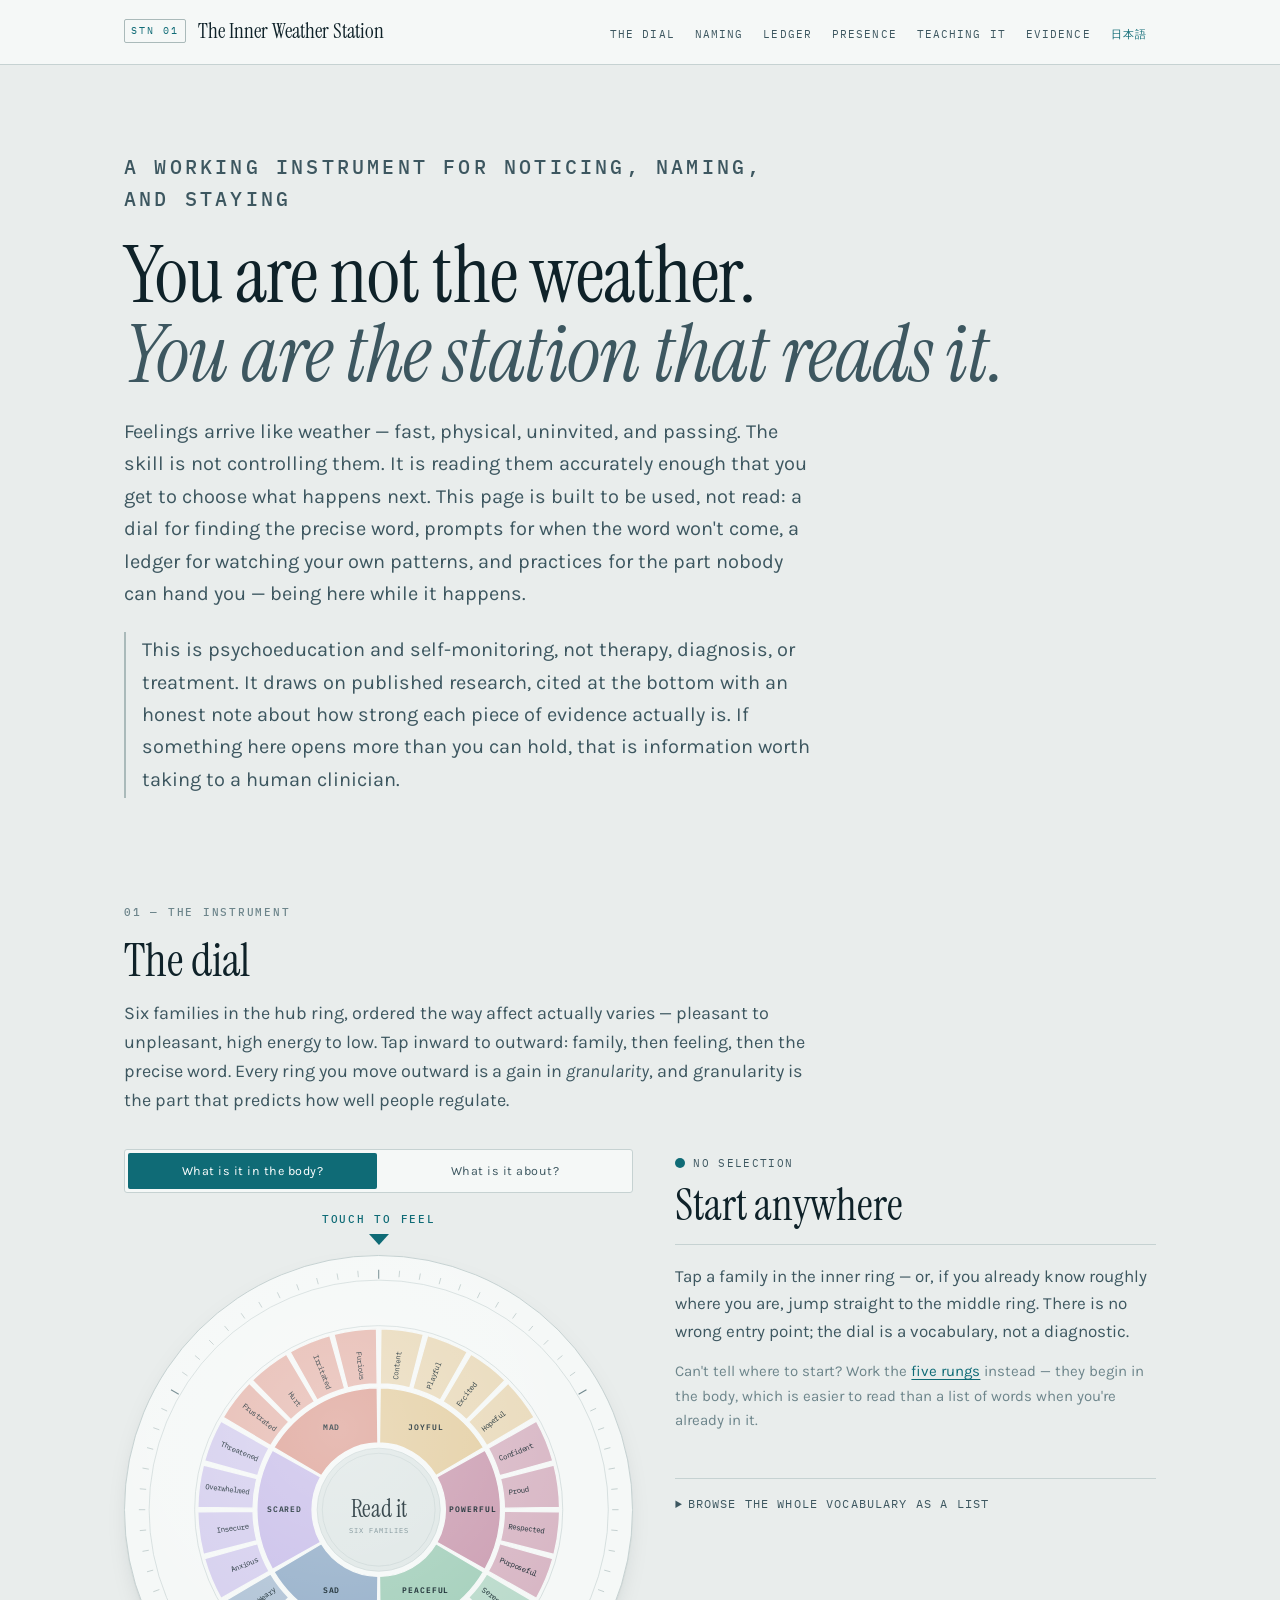
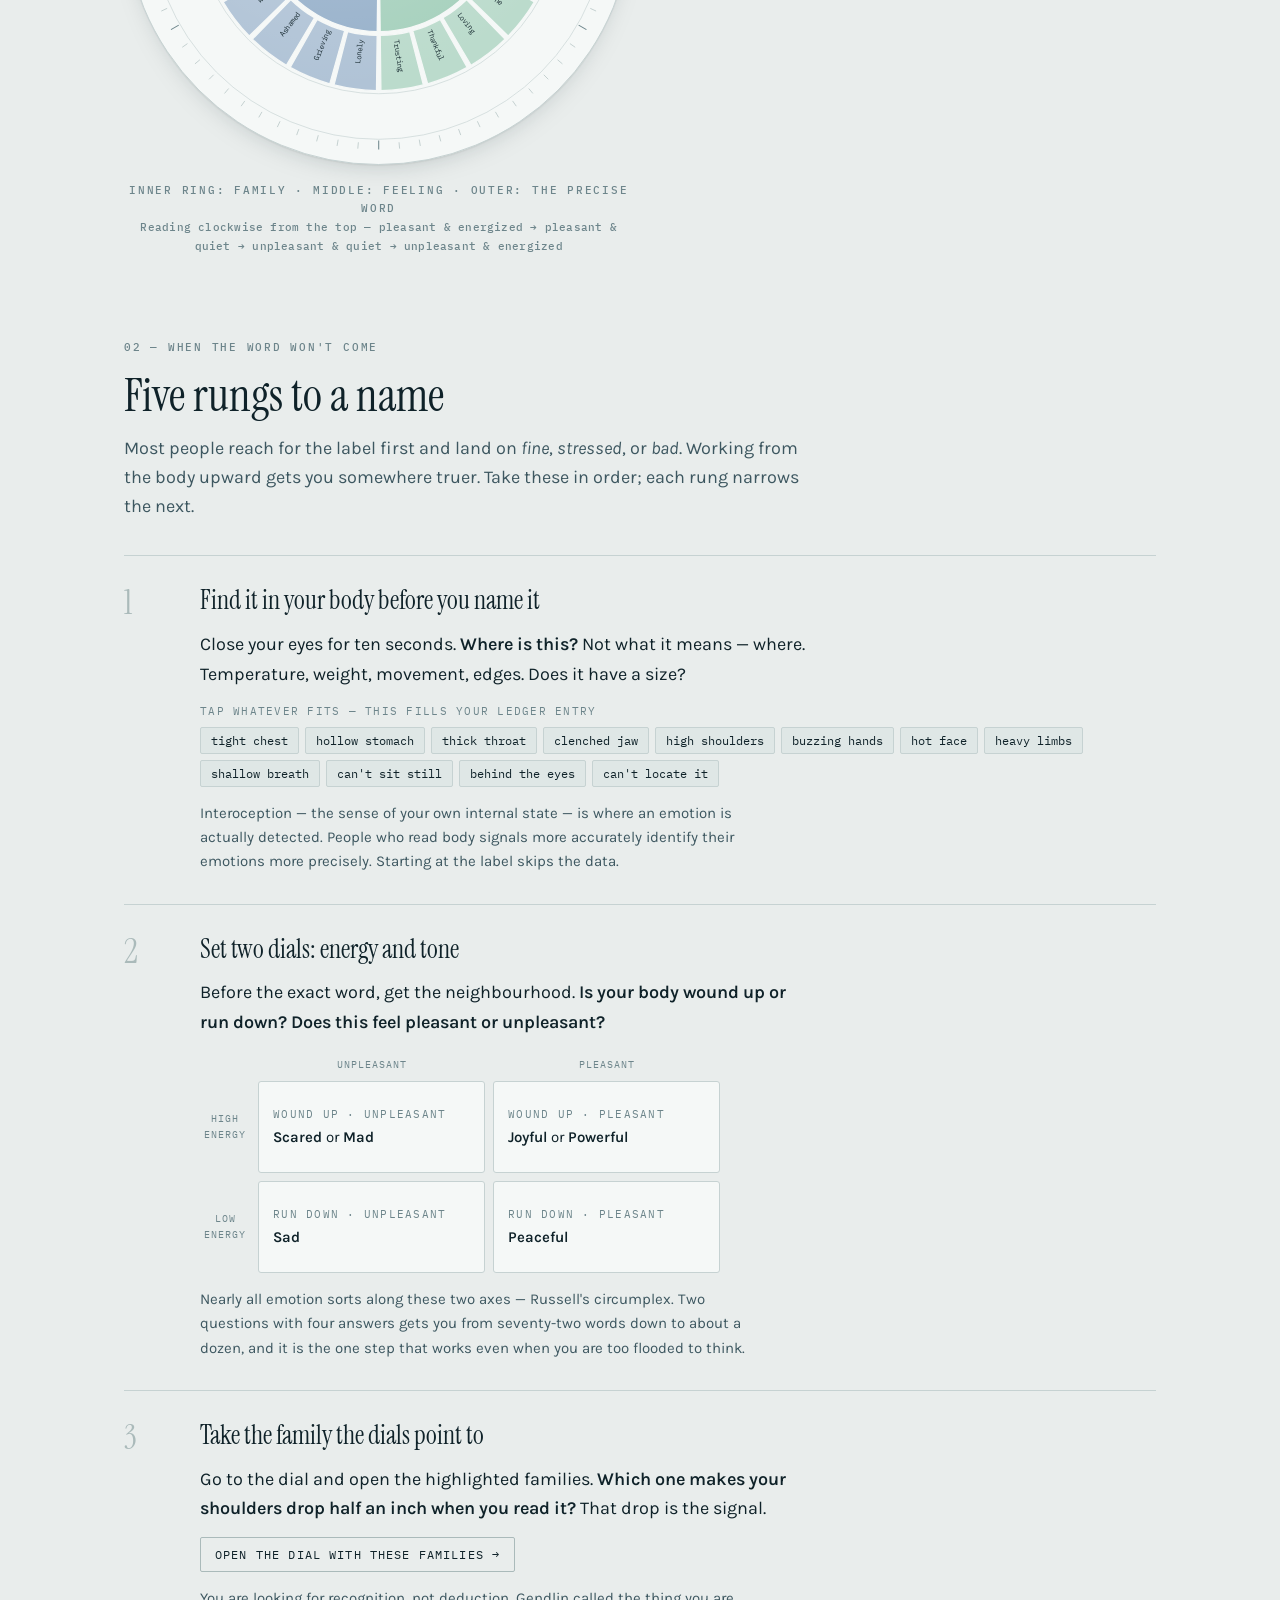
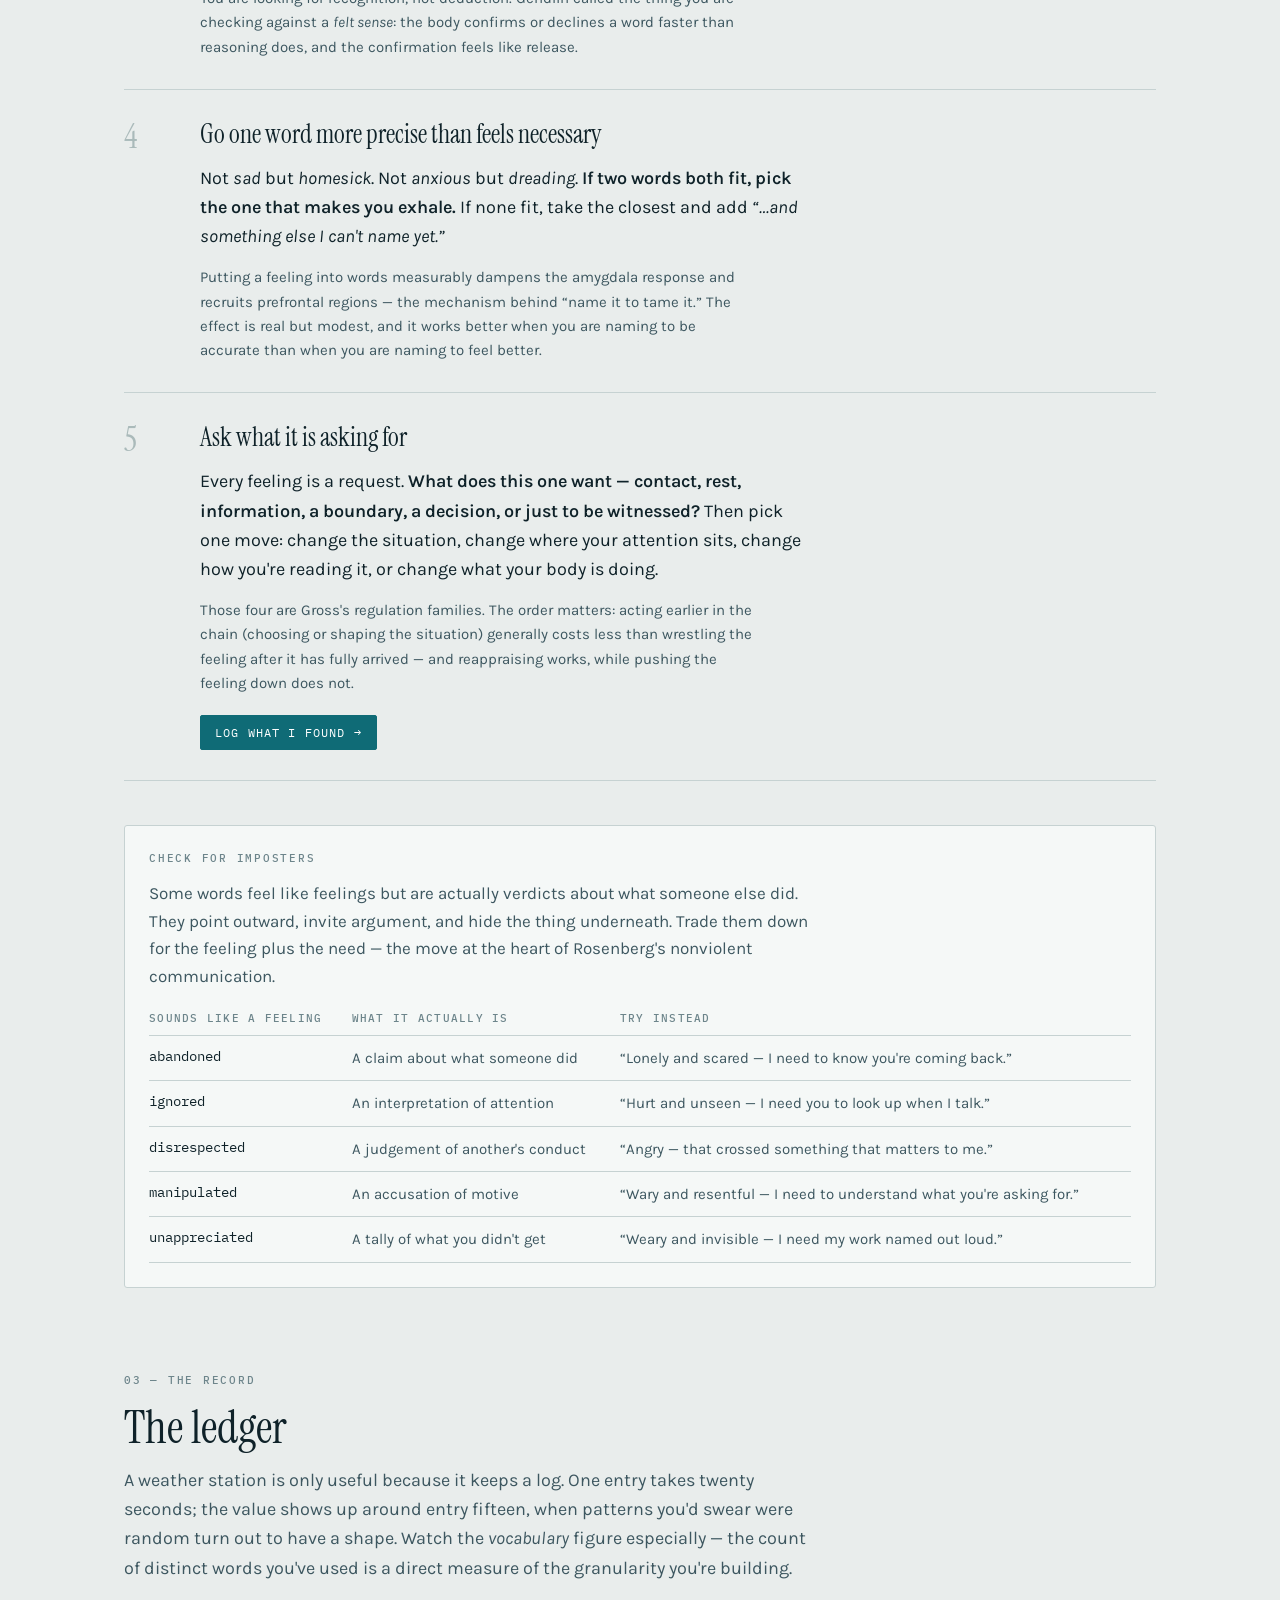
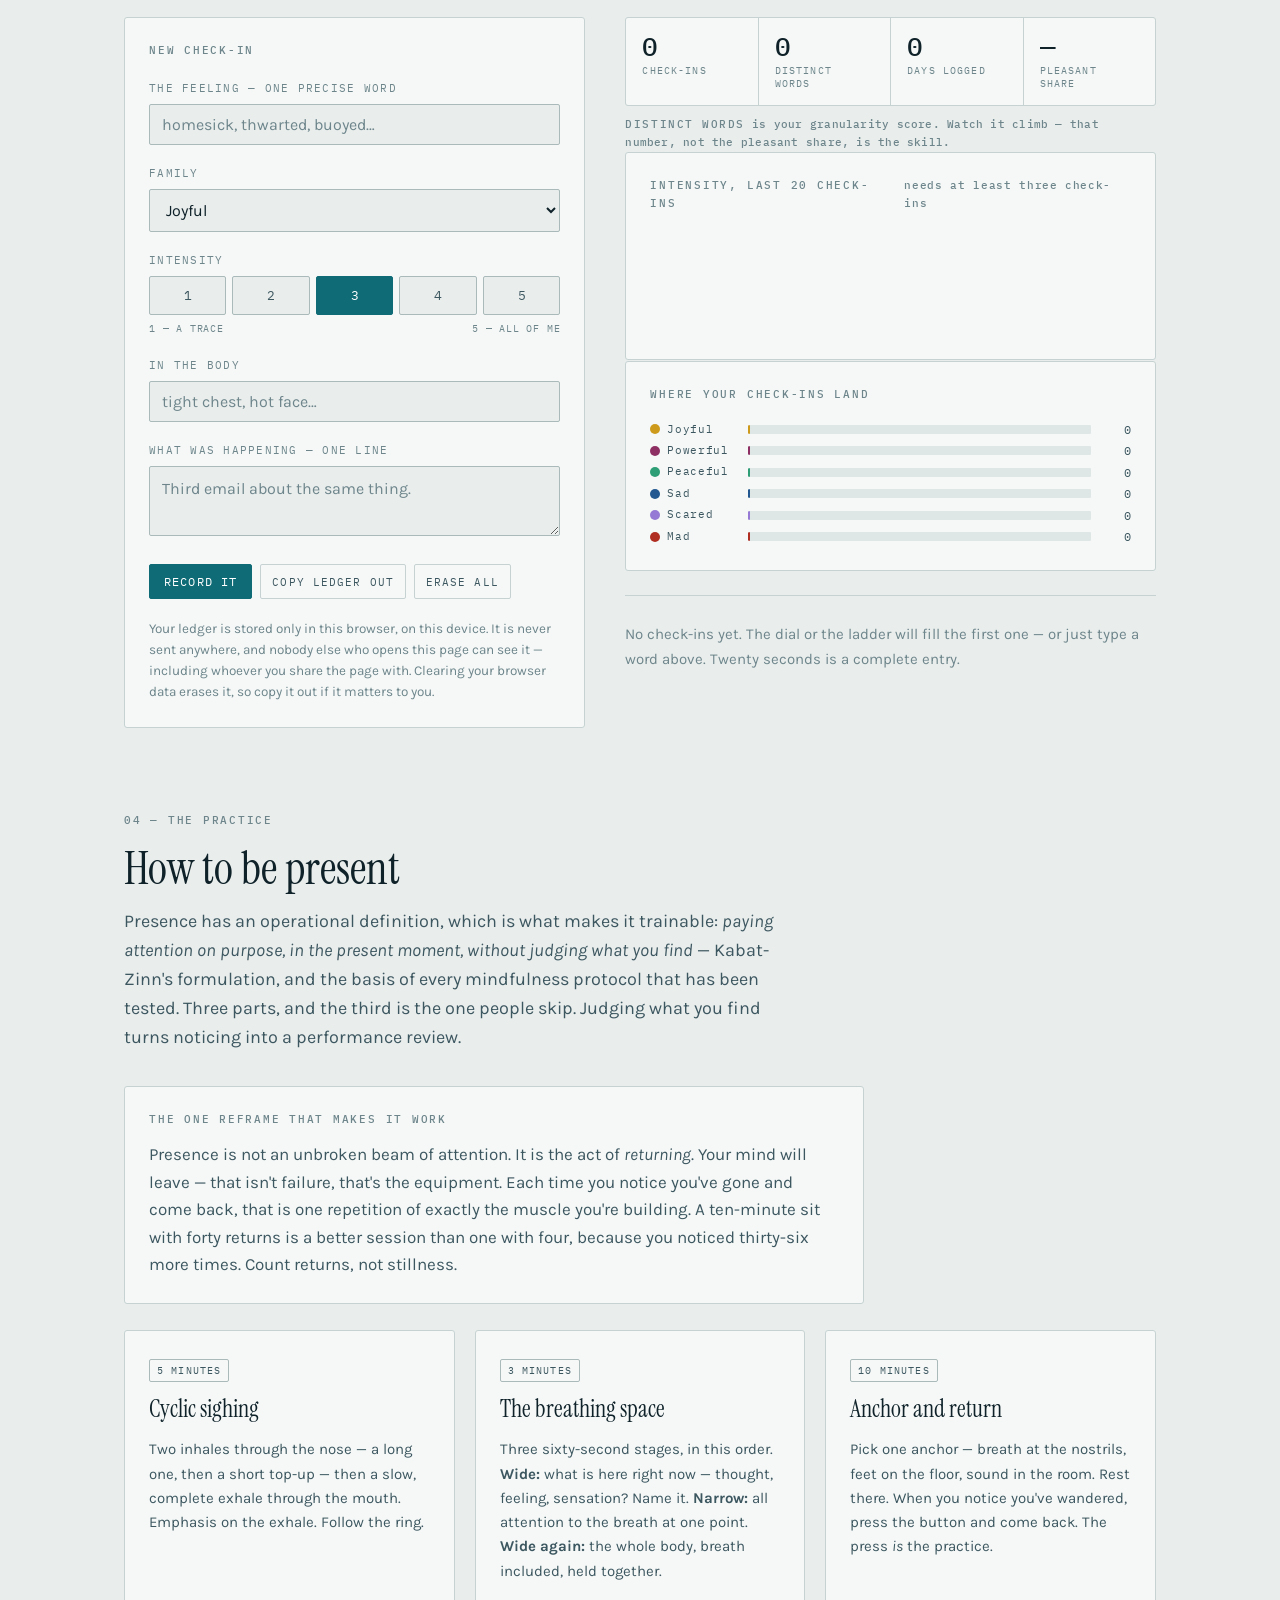
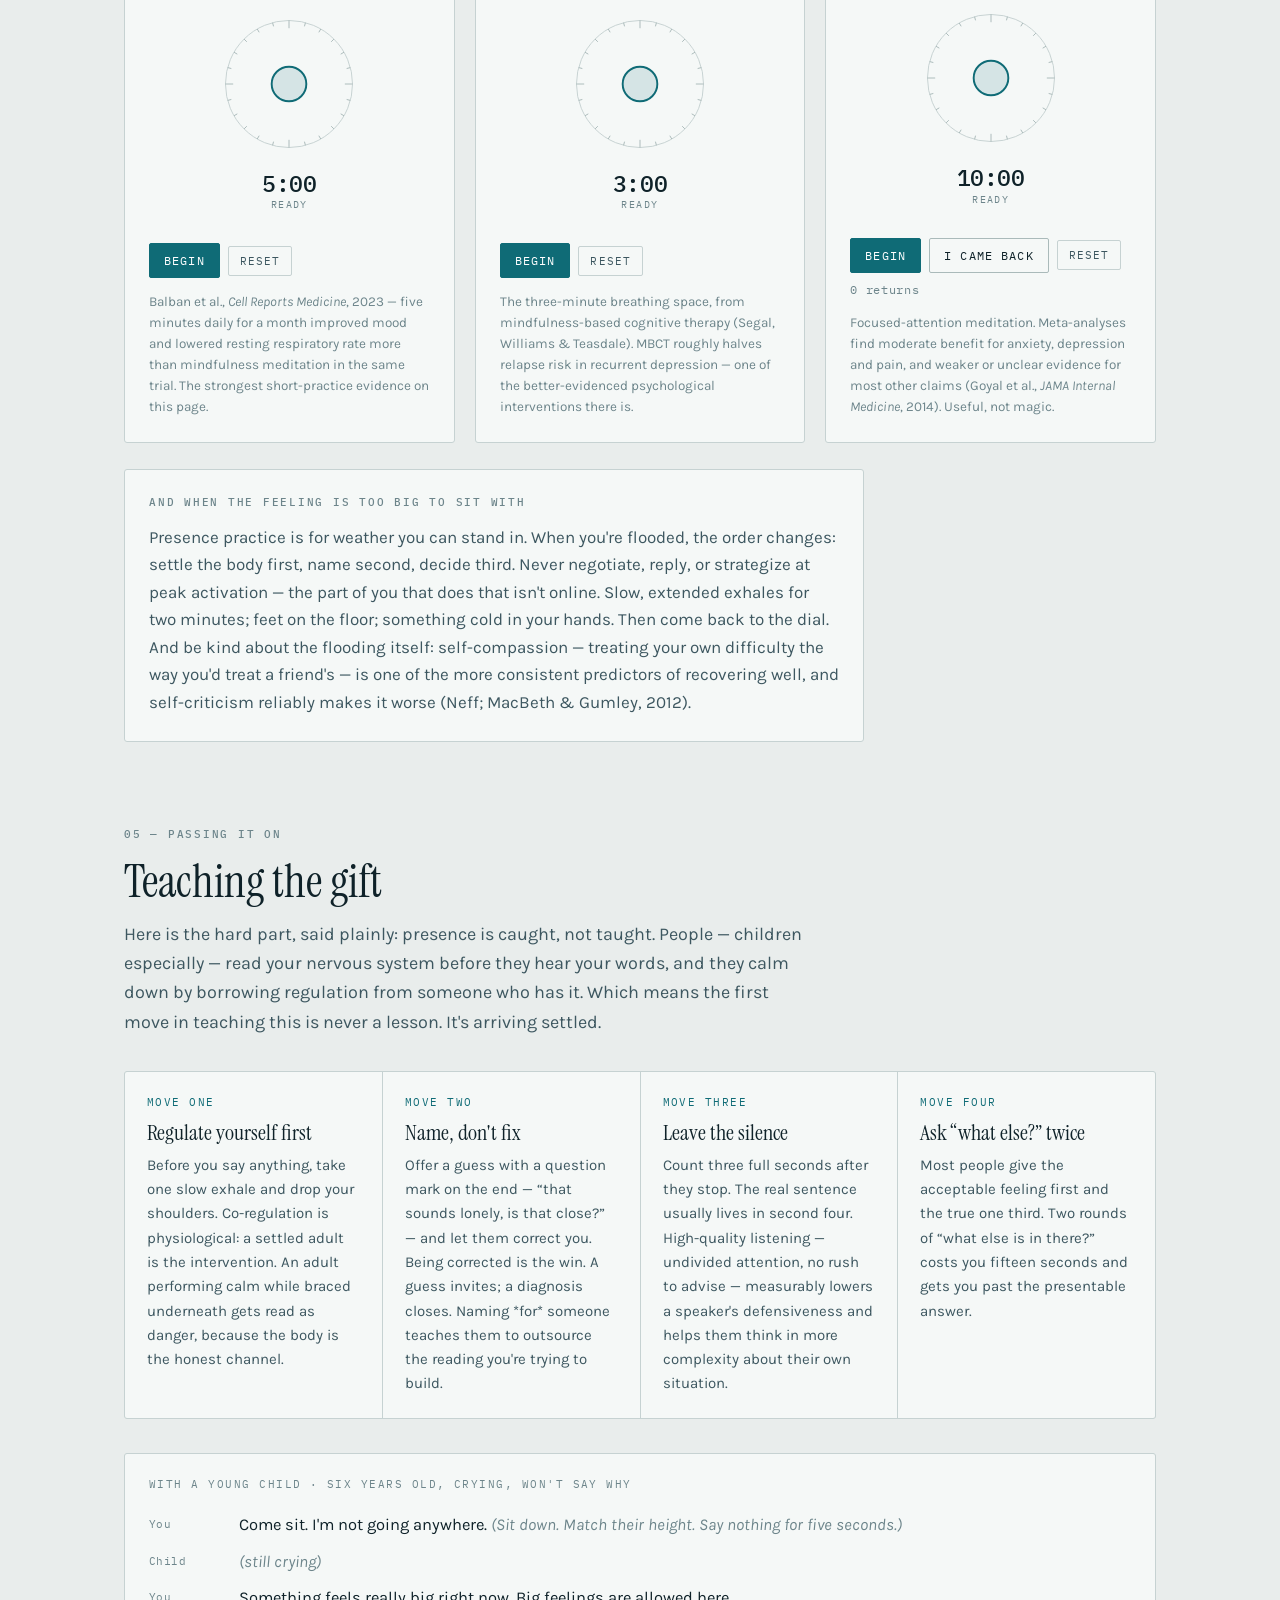
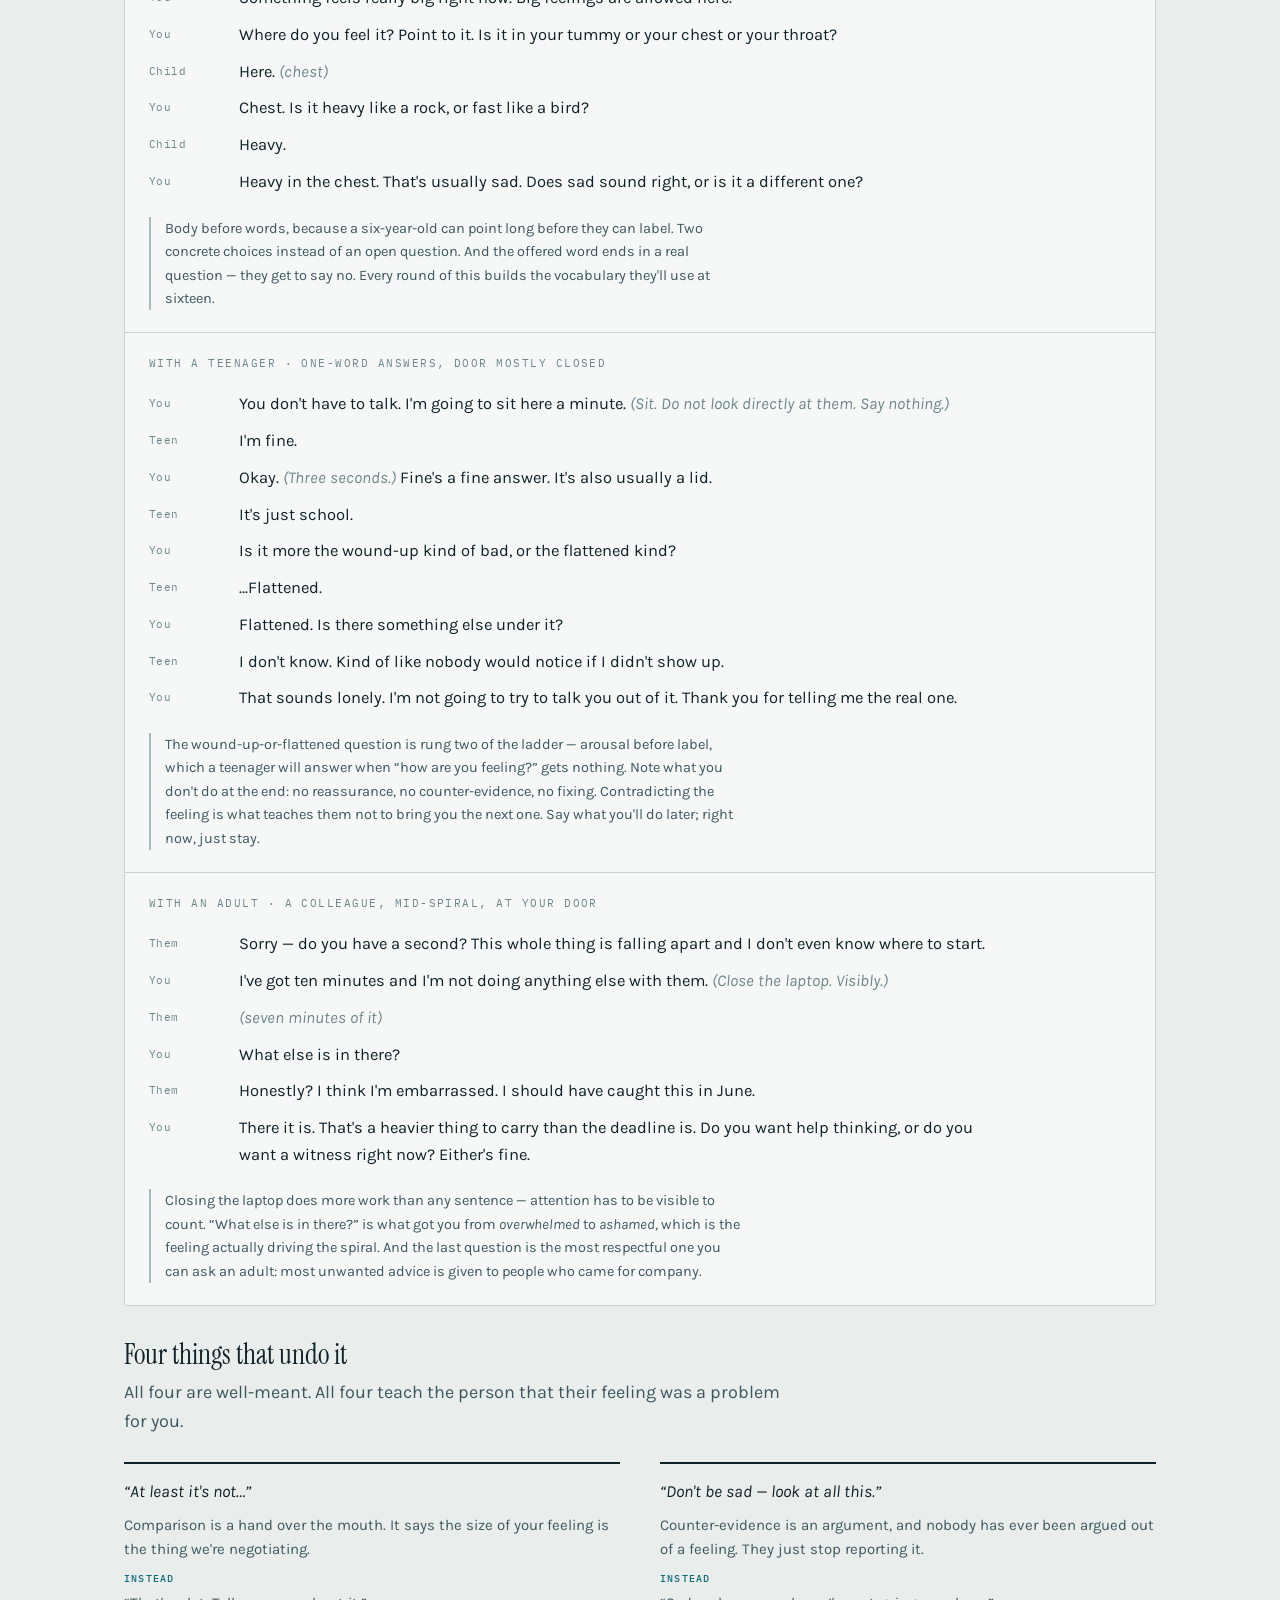
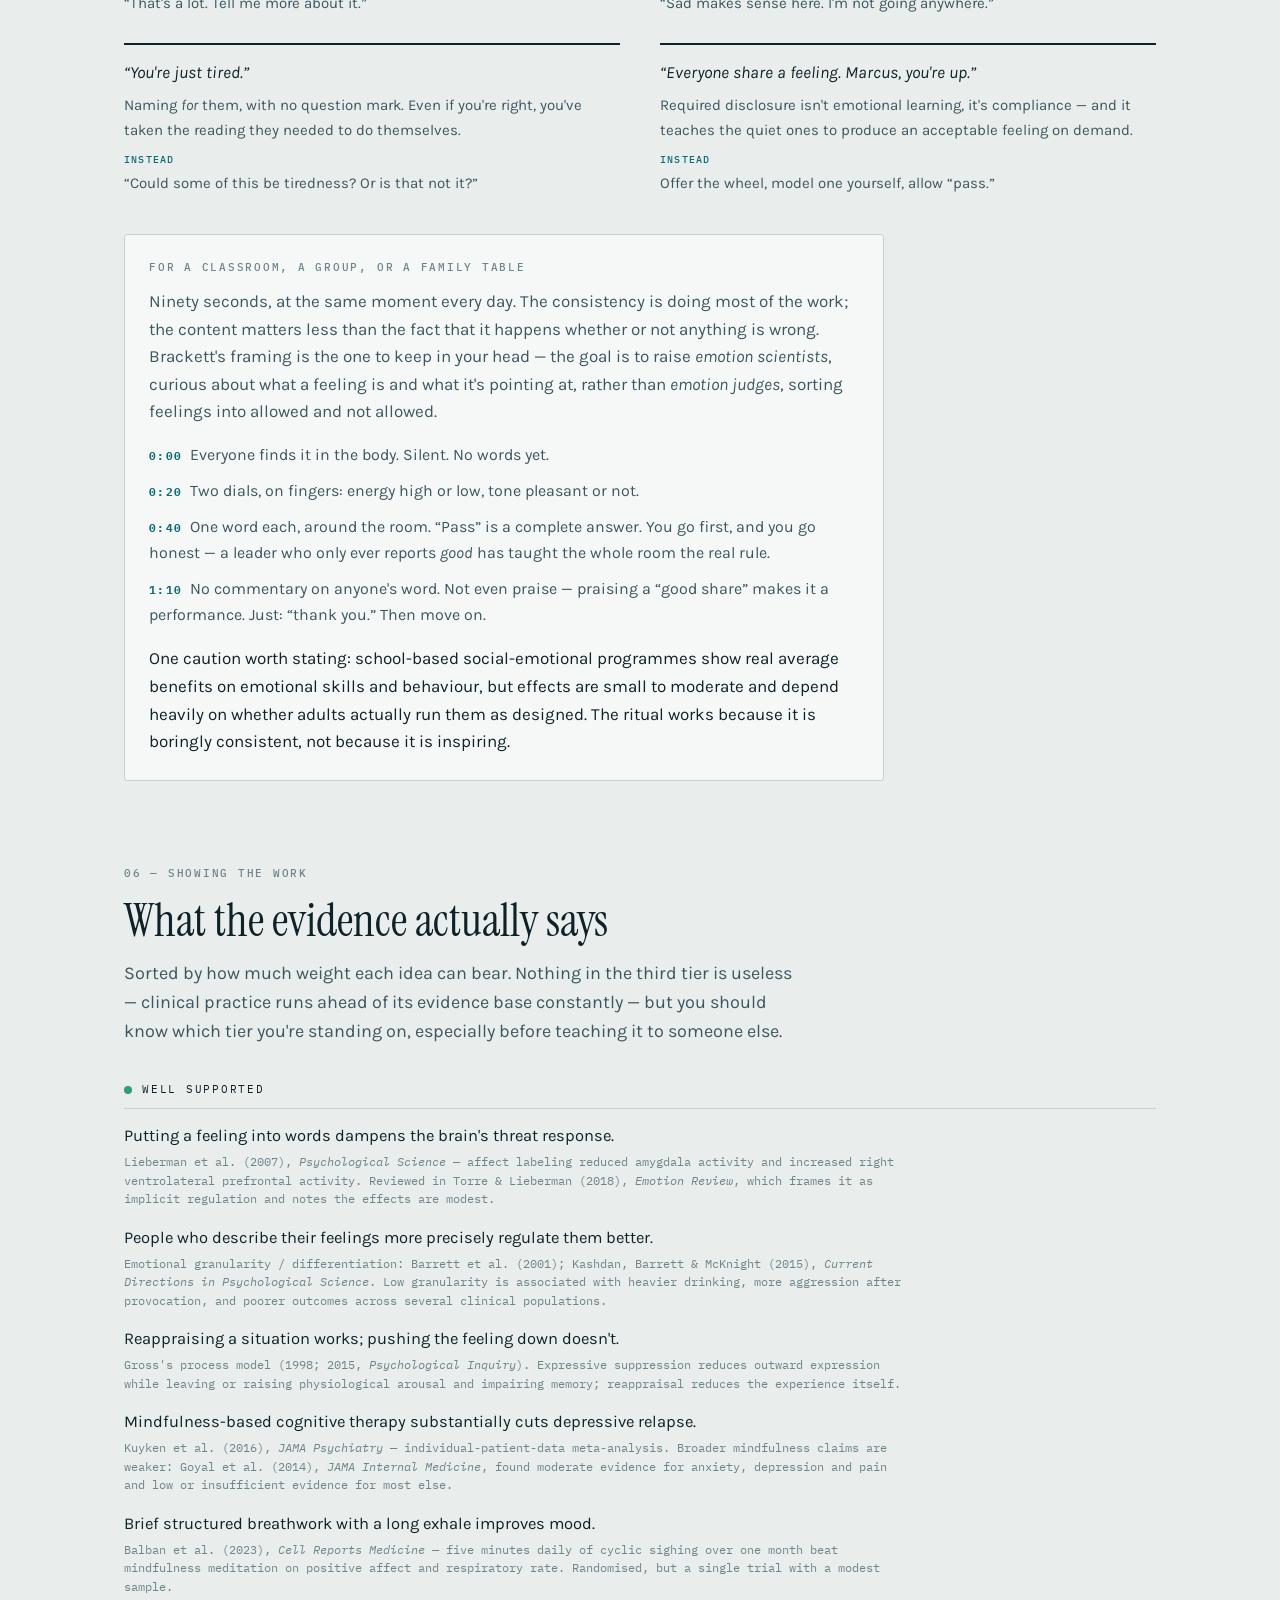
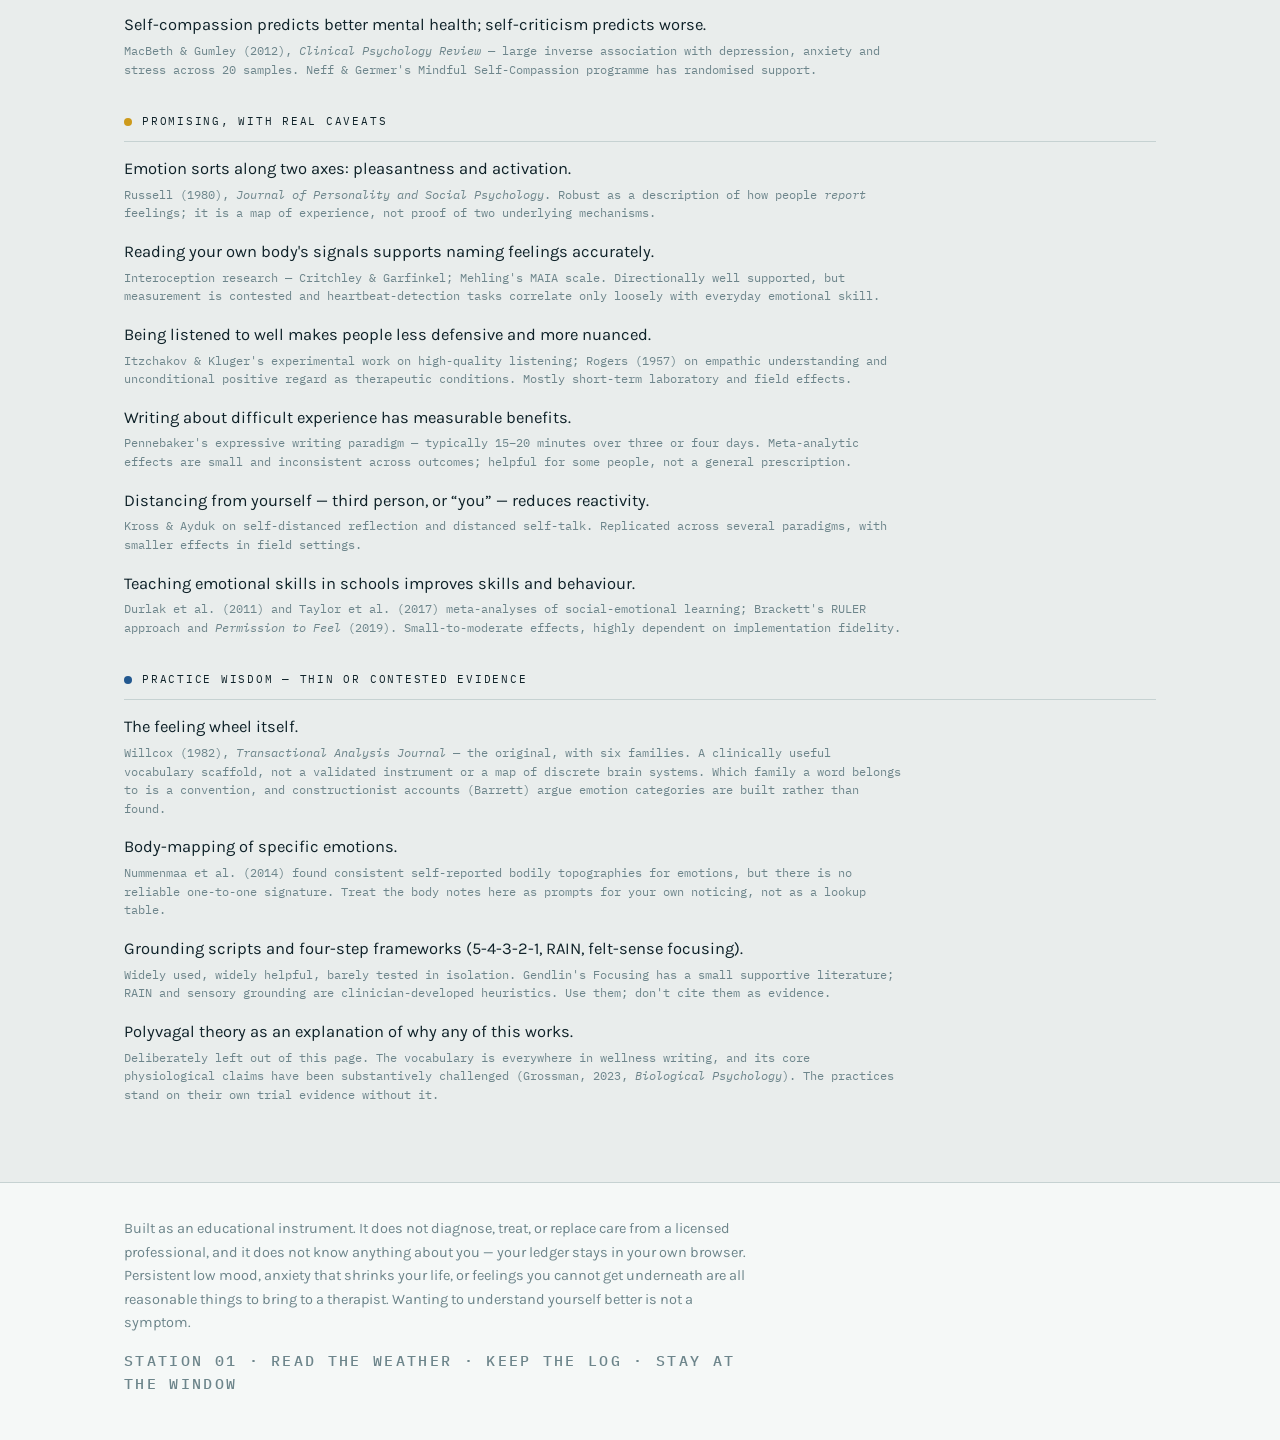
==== commit 03c16371: "Signal that the dial is interactive; stop rung two shifting the page Two fixes, both pages.  A calm " ====
--- a/feelings/index.html
+++ b/feelings/index.html
@@ -397,6 +397,21 @@
   text-decoration:underline; text-underline-offset:3px; text-align:left}
 .af-link:hover{color:var(--accent-2)}
 
+/* “touch to feel” — a calm affordance so the dial reads as interactive.
+   Decorative only: every wedge is already a real button. */
+.touch-hint{display:flex; flex-direction:column; align-items:center; gap:5px;
+  margin:0 0 10px; color:var(--accent); pointer-events:none;
+  transition:opacity .55s ease, visibility .55s}
+.touch-hint.gone{opacity:0; visibility:hidden}
+.touch-hint svg{display:block}
+.touch-hint .th-tri{fill:var(--accent)}
+@media (prefers-reduced-motion: no-preference){
+  .touch-hint{animation:th-breathe 2.8s ease-in-out infinite}
+  .touch-hint svg{animation:th-drift 2.8s ease-in-out infinite}
+}
+@keyframes th-breathe{0%,100%{opacity:.42} 50%{opacity:1}}
+@keyframes th-drift{0%,100%{transform:translateY(-2px)} 50%{transform:translateY(3px)}}
+
 @media (prefers-reduced-motion: reduce){
   html.reveal-on [data-reveal]{opacity:1 !important; transform:none !important}
 }
@@ -458,6 +473,10 @@
         <button type="button" role="tab" data-dial="core" aria-selected="true"></button>
         <button type="button" role="tab" data-dial="about" aria-selected="false"></button>
       </div>
+      <p class="touch-hint" id="touchHint" aria-hidden="true">
+        <span class="eyebrow" style="color:var(--accent)">Touch to feel</span>
+        <svg width="20" height="11" viewBox="0 0 20 11" aria-hidden="true"><path class="th-tri" d="M10 11 L0 0 L20 0 Z"/></svg>
+      </p>
       <div class="dial-shell" data-reveal><svg class="dial" id="dialSvg" viewBox="0 0 760 760" role="group" aria-label="Interactive feeling dial"></svg></div>
       <p class="eyebrow" style="margin-top:16px; text-align:center; line-height:1.7">
         <span id="dialNote"></span><br>
@@ -1811,7 +1830,9 @@
   picked.quad = already ? null : i;
   if(!already) b.setAttribute("aria-pressed","true");
   highlightFams = already ? [] : QUADS[i].fams;
-  sel={fi:null,mi:null,ni:null}; paintDial(); renderReadout();
+  keepInPlace($("#quad"), ()=>{
+    sel={fi:null,mi:null,ni:null}; paintDial(); renderReadout();
+  });
 }));
 
 $("#toDial").addEventListener("click",()=>{
@@ -2162,6 +2183,26 @@
 $("#dialNote").textContent = DL().note;
 $("#dialNote2").textContent = DL().note2;
 
+/* ── the dial hint, and keeping the page still ── */
+(function(){
+  const hint=$("#touchHint"); if(!hint) return;
+  let done=false;
+  const dismiss=()=>{ if(done) return; done=true; hint.classList.add("gone"); };
+  svg.addEventListener("pointerdown",dismiss);
+  svg.addEventListener("keydown",dismiss);
+  $$(".dial-tabs button").forEach(b=>b.addEventListener("click",dismiss));
+})();
+
+/** Run fn, then scroll so `anchor` stays exactly where it was on screen.
+    Re-rendering the dial readout changes the height of a block ABOVE the
+    naming ladder, which slides everything below it out from under the reader. */
+function keepInPlace(anchor, fn){
+  const before = anchor.getBoundingClientRect().top;
+  fn();
+  const delta = anchor.getBoundingClientRect().top - before;
+  if(Math.abs(delta) > 1) window.scrollBy(0, delta);
+}
+
 buildDial(); buildVocab(); renderReadout(); renderLog();
 </script>
 
